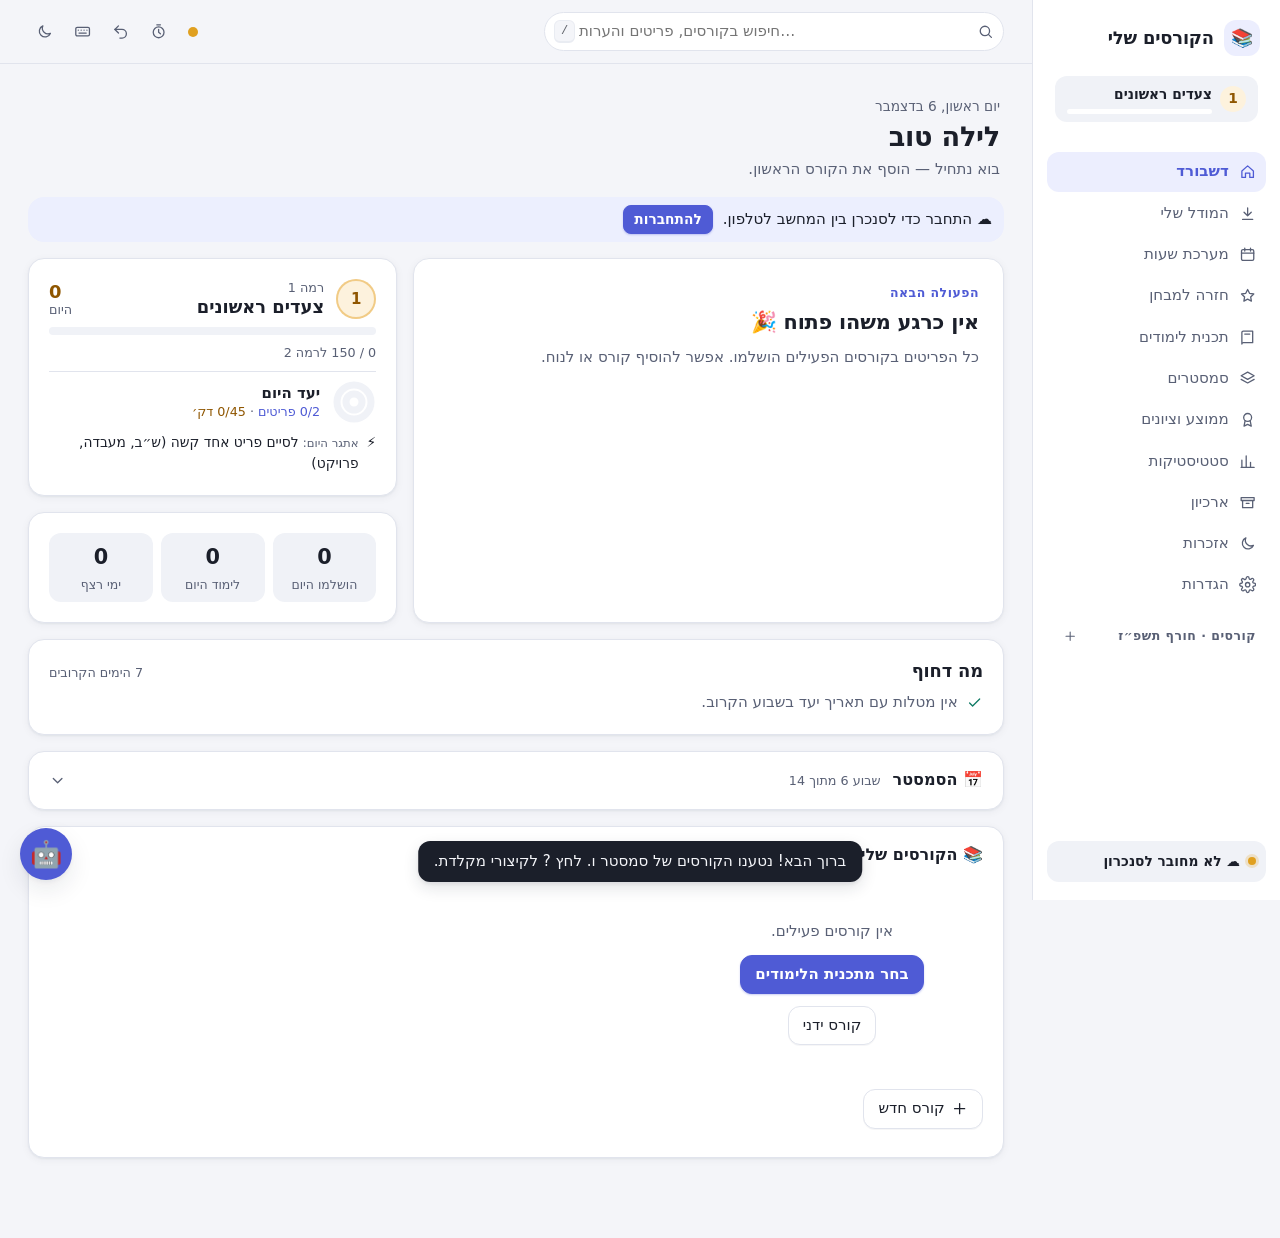
==== index.html @ 56c4d3d0 "Chrome extension (MV3): today, urgent, exams and points in a popup, with a badge - extension/: popup" ====
<!doctype html>
<html lang="he" dir="rtl">
<head>
  <meta charset="utf-8">
  <meta name="viewport" content="width=device-width, initial-scale=1">
  <meta name="color-scheme" content="light dark">
  <title>הקורסים שלי</title>
  <link rel="icon" type="image/png" href="icons/favicon-64.png">
  <!-- installable app on phone / desktop -->
  <link rel="manifest" href="manifest.webmanifest">
  <link rel="apple-touch-icon" href="icons/apple-touch-icon.png">
  <meta name="theme-color" content="#1f3a5f">
  <meta name="apple-mobile-web-app-capable" content="yes">
  <meta name="mobile-web-app-capable" content="yes">
  <meta name="apple-mobile-web-app-title" content="הקורסים שלי">
  <meta name="apple-mobile-web-app-status-bar-style" content="default">
  <!-- apply theme before first paint (avoids a white flash in dark mode) -->
  <script>
    (function () {
      var t = 'auto';
      try { t = localStorage.getItem('ct.theme') || 'auto'; } catch (e) {}
      var dark = t === 'dark' || (t === 'auto' && window.matchMedia('(prefers-color-scheme: dark)').matches);
      document.documentElement.dataset.theme = dark ? 'dark' : 'light';
    })();
  </script>
  <link rel="stylesheet" href="vendor/katex/katex.min.css">
  <link rel="stylesheet" href="styles.css">
</head>
<body>
  <a class="skip-link" href="#main">דלג לתוכן</a>
  <div class="layout">
    <aside id="sidebar" class="sidebar" aria-label="ניווט ראשי"></aside>
    <div class="content">
      <header id="app-header" class="app-header"></header>
      <main id="main" class="main" tabindex="-1"></main>
    </div>
  </div>
  <div id="toasts" class="toasts" aria-live="polite"></div>
  <noscript>המערכת צריכה JavaScript כדי לעבוד.</noscript>

  <!-- Local libraries (no network) -->
  <script src="vendor/katex/katex.min.js"></script>
  <!-- Data & logic (no DOM) -->
  <script src="js/config.js"></script>
  <script src="js/utils.js"></script>
  <script src="js/ical.js"></script>
  <script src="js/moodle.js"></script>
  <script src="js/game.js"></script>
  <script src="js/adhkar.js"></script>
  <script src="js/model.js"></script>
  <script src="catalogs/bundle.js"></script>
  <script src="js/catalog.js"></script>
  <script src="js/store.js"></script>
  <script src="js/backup.js"></script>
  <script src="js/stats.js"></script>
  <script src="js/grades.js"></script>
  <script src="js/gpa.js"></script>
  <script src="js/agent-tools.js"></script>
  <!-- UI -->
  <script src="js/ui.js"></script>
  <script src="js/cloud.js"></script>
  <script src="js/timer.js"></script>
  <script src="js/views/focus.js"></script>
  <script src="js/views/dashboard.js"></script>
  <script src="js/views/xp.js"></script>
  <script src="js/views/adhkar.js"></script>
  <script src="js/views/course.js"></script>
  <script src="js/views/course-grades.js"></script>
  <script src="js/views/course-notebook.js"></script>
  <script src="js/views/schedule.js"></script>
  <script src="js/views/review.js"></script>
  <script src="js/views/stats.js"></script>
  <script src="js/views/archive.js"></script>
  <script src="js/views/semesters.js"></script>
  <script src="js/views/gpa.js"></script>
  <script src="js/views/catalog.js"></script>
  <script src="js/views/moodle.js"></script>
  <script src="js/views/ai.js"></script>
  <script src="js/views/chat.js"></script>
  <script src="js/views/settings.js"></script>
  <script src="js/ext-snapshot.js"></script>
  <script src="js/app.js"></script>
  <script src="js/ext-bridge.js"></script>
</body>
</html>
---- styles.css ----
/* styles.css — "Calm focus": quiet neutrals, one indigo accent, green for done, amber for points. RTL-first.
 * Every color, space, radius, shadow, font size and duration is a token below; dark mode overrides the colors only. */

/* ===== tokens ===== */
:root {
  /* color — surfaces */
  --bg: #f4f5f9;
  --surface: #ffffff;
  --surface-2: #f0f2f7;
  --surface-3: #e7eaf2;
  --border: #e1e4ed;
  --border-strong: #c9cfdc;
  /* color — text */
  --text: #1b1f2a;
  --muted: #596075;
  /* color — roles */
  --accent: #4f5bd5;
  --accent-hover: #4350c4;
  --accent-soft: #eceefe;
  --accent-text: #ffffff;
  --accent-2: #b4446c;
  --gold: #c98512;
  --xp: #e39b1c;
  --xp-text: #8f5600;
  --xp-soft: #fdf2dd;
  --success: #0f7a64;
  --success-soft: #e2f5ef;
  --danger: #c93a51;
  --danger-bg: #fdecef;
  --warn: #9c5d06;
  --warn-bg: #fdf3e1;
  --info-bg: #eceffe;
  --st-todo: #a3a9b8;
  --st-doing: #4f5bd5;
  --st-done: #0f7a64;
  --st-review: #c0641a;
  --flag: #e0a020;

  /* type — system font only */
  --font: system-ui, -apple-system, "Segoe UI", "Arial Hebrew", "Noto Sans Hebrew", Arial, sans-serif;
  --font-head: var(--font);
  --font-mono: ui-monospace, Consolas, "Cascadia Mono", monospace;
  --fs-2xs: .72rem;
  --fs-xs: .78rem;
  --fs-sm: .86rem;
  --fs-md: .94rem;
  --fs-base: 1rem;
  --fs-lg: 1.12rem;
  --fs-xl: 1.3rem;
  --fs-2xl: 1.7rem;
  --fs-3xl: 2.2rem;
  --fs-4xl: 3.2rem;
  --fw-medium: 500;
  --fw-semi: 600;
  --fw-bold: 700;

  /* space (4px grid) */
  --sp-1: 4px;
  --sp-2: 8px;
  --sp-3: 12px;
  --sp-4: 16px;
  --sp-5: 20px;
  --sp-6: 24px;
  --sp-8: 32px;
  --sp-10: 40px;

  /* radius */
  --r-xs: 6px;
  --r-sm: 8px;
  --r-md: 12px;
  --r-lg: 16px;
  --r-xl: 22px;
  --r-pill: 999px;
  --radius: var(--r-lg);
  --radius-sm: var(--r-sm);

  /* depth */
  --shadow-color: 24 30 52;
  --shadow-1: 0 1px 2px rgb(var(--shadow-color) / .05), 0 2px 8px rgb(var(--shadow-color) / .05);
  --shadow-2: 0 2px 4px rgb(var(--shadow-color) / .05), 0 10px 24px rgb(var(--shadow-color) / .09);
  --shadow-3: 0 8px 20px rgb(var(--shadow-color) / .12), 0 24px 56px rgb(var(--shadow-color) / .16);
  --shadow-pop: 0 6px 16px rgb(var(--shadow-color) / .12), 0 2px 4px rgb(var(--shadow-color) / .08);
  --shadow: var(--shadow-1);
  --focus-ring: 0 0 0 3px color-mix(in srgb, var(--accent) 35%, transparent);

  /* motion */
  --dur-fast: 120ms;
  --dur: 200ms;
  --dur-slow: 420ms;
  --ease: cubic-bezier(.2, .7, .2, 1);
  --ease-spring: cubic-bezier(.34, 1.56, .64, 1);

  --c: var(--accent); /* per-course accent, overridden inline */
  color-scheme: light;
}
:root[data-theme="dark"] {
  --bg: #0f1218;
  --surface: #171b24;
  --surface-2: #1f2430;
  --surface-3: #282e3c;
  --border: #2a303f;
  --border-strong: #3b4254;
  --text: #e8eaf2;
  --muted: #9ea5b8;
  --accent: #8d96ff;
  --accent-hover: #a2a9ff;
  --accent-soft: #232848;
  --accent-text: #0f1218;
  --accent-2: #f08aa8;
  --gold: #f2b34b;
  --xp: #f2b34b;
  --xp-text: #f6c46c;
  --xp-soft: #33280f;
  --success: #4fcfa9;
  --success-soft: #133229;
  --danger: #ff7d8f;
  --danger-bg: #3a1d25;
  --warn: #f0b65a;
  --warn-bg: #33270f;
  --info-bg: #1d2240;
  --st-todo: #6f7689;
  --st-doing: #8d96ff;
  --st-done: #4fcfa9;
  --st-review: #f09a5c;
  --flag: #f2b34b;
  --shadow-color: 0 0 0;
  --shadow-1: 0 1px 2px rgb(0 0 0 / .35);
  --shadow-2: 0 2px 4px rgb(0 0 0 / .3), 0 10px 24px rgb(0 0 0 / .3);
  --shadow-3: 0 10px 30px rgb(0 0 0 / .45), 0 30px 70px rgb(0 0 0 / .4);
  --shadow-pop: 0 8px 24px rgb(0 0 0 / .45);
  color-scheme: dark;
}

/* Less motion: the system setting, or "הפחת אנימציות" in settings (data-motion="reduce") */
@media (prefers-reduced-motion: reduce) {
  :root:not([data-motion="full"]) { --dur-fast: 0ms; --dur: 0ms; --dur-slow: 0ms; }
  :root:not([data-motion="full"]) *, :root:not([data-motion="full"]) *::before, :root:not([data-motion="full"]) *::after {
    animation-duration: .001ms !important; animation-iteration-count: 1 !important; transition-duration: .001ms !important; scroll-behavior: auto !important;
  }
}
:root[data-motion="reduce"] { --dur-fast: 0ms; --dur: 0ms; --dur-slow: 0ms; }
:root[data-motion="reduce"] *, :root[data-motion="reduce"] *::before, :root[data-motion="reduce"] *::after {
  animation-duration: .001ms !important; animation-iteration-count: 1 !important; transition-duration: .001ms !important; scroll-behavior: auto !important;
}

/* In dark mode, every course color gets a lighter shade (--cl) so it stays readable on dark backgrounds */
:root[data-theme="dark"] * { --cl: color-mix(in srgb, var(--c) 62%, #ffffff); }

/* ===== base ===== */
* { box-sizing: border-box; }
html { -webkit-text-size-adjust: 100%; }
body {
  margin: 0; background: var(--bg); color: var(--text);
  font-family: var(--font); font-size: 15px; line-height: 1.55;
  -webkit-font-smoothing: antialiased; text-rendering: optimizeLegibility;
}
h1, h2, h3 { margin: 0 0 .5rem; line-height: 1.25; }
h1, h2, .sb-brand, .brand, .hero h1, .cc-title h3, .modal-head h2 { font-family: var(--font-head); font-weight: var(--fw-bold); letter-spacing: -.01em; }
h1 { font-size: var(--fs-2xl); }
h2 { font-size: var(--fs-lg); }
h3 { font-size: var(--fs-base); font-weight: var(--fw-semi); }
p { margin: .4rem 0; }
a { color: var(--accent); }
button, input, select, textarea { font: inherit; color: inherit; }
mark { background: color-mix(in srgb, var(--flag) 45%, transparent); color: inherit; border-radius: 3px; padding: 0 1px; }
kbd {
  font-family: var(--font-mono); font-size: .8em; padding: 1px 6px;
  border: 1px solid var(--border); border-bottom-width: 2px; border-radius: var(--r-xs); background: var(--surface-2); white-space: nowrap;
}
.muted { color: var(--muted); }
.small { font-size: .85em; }
.nowrap { white-space: nowrap; }
.pre { white-space: pre-line; }
[hidden] { display: none !important; }
:focus-visible { outline: 2px solid var(--accent); outline-offset: 2px; border-radius: var(--r-xs); }
::selection { background: color-mix(in srgb, var(--accent) 22%, transparent); }
.skip-link { position: absolute; inset-inline-start: -999px; top: 8px; background: var(--surface); padding: 8px 12px; z-index: 100; }
.skip-link:focus { inset-inline-start: 8px; }
.ic { width: 1.15em; height: 1.15em; fill: none; stroke: currentColor; stroke-width: 1.8; stroke-linecap: round; stroke-linejoin: round; flex: none; vertical-align: -.2em; }
.ic[data-fill] { fill: currentColor; stroke: none; }

/* ===== layout ===== */
.app-header {
  position: sticky; top: 0; z-index: 20; background: color-mix(in srgb, var(--bg) 88%, transparent);
  backdrop-filter: blur(10px); border-bottom: 1px solid var(--border);
}
.header-inner { max-width: 1180px; margin: 0 auto; padding: 10px 20px 6px; display: flex; gap: 14px; align-items: center; }
.brand { font-weight: 700; font-size: var(--fs-base); text-decoration: none; color: var(--text); white-space: nowrap; }
.header-actions { display: flex; gap: 4px; align-items: center; margin-inline-start: auto; }
.nav { max-width: 1180px; margin: 0 auto; padding: 0 14px 6px; display: flex; gap: 2px; overflow-x: auto; scrollbar-width: none; }
.nav::-webkit-scrollbar { display: none; }
.nav a {
  display: flex; gap: 6px; align-items: center; padding: 6px 11px; border-radius: var(--r-pill);
  color: var(--muted); text-decoration: none; white-space: nowrap; font-size: var(--fs-md);
}
.nav a:hover { background: var(--surface-2); color: var(--text); }
.nav a.active { background: var(--accent-soft); color: var(--accent); font-weight: var(--fw-semi); }
.main { max-width: 1180px; margin: 0 auto; padding: var(--sp-5) var(--sp-5) 80px; outline: none; }
/* page transition: each route fades up into place */
.main.route-in > * { animation: page-in var(--dur-slow) var(--ease) both; }
@keyframes page-in { from { opacity: 0; transform: translateY(6px); } }

.card {
  background: var(--surface); border: 1px solid var(--border); border-radius: var(--radius); padding: var(--sp-5); box-shadow: var(--shadow-1);
  transition: box-shadow var(--dur) var(--ease), border-color var(--dur) var(--ease), transform var(--dur) var(--ease);
}
a.card:hover, .card.lift:hover { box-shadow: var(--shadow-2); border-color: var(--border-strong); }
.empty { text-align: center; padding: 36px 16px; color: var(--muted); }
.empty .btn { margin-top: 12px; }

/* ===== buttons & inputs ===== */
.btn {
  display: inline-flex; align-items: center; justify-content: center; gap: 6px; min-height: 36px; padding: 7px 14px; border-radius: var(--r-md);
  border: 1px solid var(--border); background: var(--surface); cursor: pointer; white-space: nowrap; text-decoration: none; color: var(--text);
  font-weight: var(--fw-medium); box-shadow: 0 1px 0 rgb(var(--shadow-color) / .04);
  transition: background var(--dur-fast) var(--ease), border-color var(--dur-fast) var(--ease), transform var(--dur-fast) var(--ease), box-shadow var(--dur-fast) var(--ease);
}
.btn:hover { background: var(--surface-2); border-color: var(--border-strong); }
.btn:active { transform: scale(.97); }
.btn:focus-visible, .icon-btn:focus-visible, .chip:focus-visible { outline: none; box-shadow: var(--focus-ring); }
.btn-primary { background: var(--accent); border-color: var(--accent); color: var(--accent-text); font-weight: var(--fw-semi); box-shadow: 0 1px 2px color-mix(in srgb, var(--accent) 30%, transparent); }
.btn-primary:hover { background: var(--accent-hover); border-color: var(--accent-hover); }
.btn-danger { color: var(--danger); border-color: color-mix(in srgb, var(--danger) 40%, var(--border)); }
.btn-danger:hover { background: var(--danger-bg); }
.btn-ghost { background: transparent; border-color: transparent; color: var(--muted); }
.btn-ghost:hover { color: var(--text); }
.btn-small { min-height: 28px; padding: 3px 10px; font-size: var(--fs-sm); border-radius: var(--r-sm); }
.btn-row { display: flex; gap: 8px; flex-wrap: wrap; margin: 8px 0; }
.icon-btn {
  display: inline-grid; place-items: center; width: 34px; height: 34px; border-radius: var(--r-sm);
  border: 0; background: transparent; color: var(--muted); cursor: pointer; flex: none;
  transition: background var(--dur-fast) var(--ease), color var(--dur-fast) var(--ease);
}
.icon-btn:hover { background: var(--surface-2); color: var(--text); }
.icon-btn:disabled { opacity: .35; cursor: default; }
input[type=text], input[type=search], input[type=number], input[type=date], input[type=time], input:not([type]), select, textarea {
  background: var(--surface); border: 1px solid var(--border); border-radius: var(--radius-sm); padding: 7px 10px; min-width: 0; width: 100%;
  transition: border-color var(--dur-fast) var(--ease), box-shadow var(--dur-fast) var(--ease);
}
input:hover, select:hover, textarea:hover { border-color: var(--border-strong); }
textarea { resize: vertical; line-height: 1.5; }
input:focus, select:focus, textarea:focus { outline: none; box-shadow: var(--focus-ring); border-color: var(--accent); }
input[type=color] { width: 34px; height: 30px; padding: 0; border: 1px solid var(--border); border-radius: var(--r-sm); background: none; cursor: pointer; }
.field { display: flex; flex-direction: column; gap: 4px; font-size: var(--fs-md); }
.field > span { color: var(--muted); font-size: var(--fs-sm); }
.field-inline { display: inline-flex; align-items: center; gap: 6px; color: var(--muted); font-size: var(--fs-sm); white-space: nowrap; }
.field-inline input { width: auto; }
.check-field { display: flex; gap: 8px; align-items: center; margin: 6px 0; cursor: pointer; }
.check-field input { width: 18px; height: 18px; accent-color: var(--accent); }
.form-grid { display: grid; grid-template-columns: 1fr 1fr; gap: 12px; }
.form-grid .span-2 { grid-column: span 2; }
.list { display: flex; flex-direction: column; gap: 6px; }
.list-row { display: grid; grid-template-columns: 1fr 1.4fr auto; gap: 6px; align-items: center; }

/* ===== search ===== */
.search { position: relative; flex: 1; max-width: 460px; display: flex; align-items: center; }
.search > .ic { position: absolute; inset-inline-start: 10px; color: var(--muted); pointer-events: none; }
.search input { padding-inline-start: 34px; padding-inline-end: 30px; border-radius: var(--r-pill); background: var(--surface); }
.search-kbd { position: absolute; inset-inline-end: 10px; pointer-events: none; opacity: .7; }
.search input:focus + .search-kbd { display: none; }
.search-results {
  position: absolute; top: calc(100% + 6px); inset-inline: 0; max-height: 60vh; overflow: auto; z-index: 40;
  background: var(--surface); border: 1px solid var(--border); border-radius: var(--radius); box-shadow: var(--shadow-pop); padding: 6px;
}
.sr { display: flex; gap: 10px; align-items: center; padding: 8px 10px; border-radius: var(--r-sm); text-decoration: none; color: var(--text); }
.sr.sel, .sr:hover { background: var(--surface-2); }
.sr-main { display: flex; flex-direction: column; min-width: 0; flex: 1; }
.sr-title, .sr-sub { overflow: hidden; text-overflow: ellipsis; white-space: nowrap; }
.sr-kind { font-size: var(--fs-xs); color: var(--muted); border: 1px solid var(--border); border-radius: var(--r-pill); padding: 0 8px; }
.sr-empty { padding: 12px; }

/* ===== pills, chips, dots, progress ===== */
.dot { display: inline-block; width: 9px; height: 9px; border-radius: 50%; flex: none; }
.pill {
  display: inline-flex; align-items: center; padding: 2px 10px; border-radius: var(--r-pill); font-size: var(--fs-sm); white-space: nowrap;
  border: 1px solid transparent; background: var(--surface-2); color: var(--muted); cursor: default;
}
button.pill { cursor: pointer; }
.pill-muted { font-size: var(--fs-2xs); vertical-align: middle; font-weight: 500; }
.pill.st-todo { color: var(--muted); }
.pill.st-doing { color: var(--st-doing); background: color-mix(in srgb, var(--st-doing) 13%, transparent); }
.pill.st-done { color: var(--st-done); background: color-mix(in srgb, var(--st-done) 13%, transparent); }
.pill.st-review { color: var(--st-review); background: color-mix(in srgb, var(--st-review) 15%, transparent); }
.chips { display: flex; gap: 6px; flex-wrap: wrap; align-items: center; }
.chip { border: 1px solid var(--border); background: var(--surface); padding: 4px 12px; border-radius: var(--r-pill); cursor: pointer; font-size: var(--fs-sm); transition: background var(--dur-fast) var(--ease), border-color var(--dur-fast) var(--ease); }
.chip:hover { border-color: var(--border-strong); }
.chip.active { background: var(--accent-soft); color: var(--accent); border-color: color-mix(in srgb, var(--accent) 40%, transparent); font-weight: var(--fw-semi); }
.chip-select { width: auto; border-radius: var(--r-pill); padding: 4px 10px; font-size: var(--fs-sm); }
.tag { font-size: var(--fs-xs); padding: 0 7px; border-radius: var(--r-pill); background: color-mix(in srgb, var(--cl, var(--c)) 12%, var(--surface-2)); color: var(--text); white-space: nowrap; }
.progress { flex: 1; height: 9px; background: var(--surface-2); border-radius: var(--r-pill); overflow: hidden; min-width: 60px; }
.progress-sm { height: 6px; }
.progress-fill { height: 100%; background: var(--cl, var(--c)); border-radius: inherit; transition: width var(--dur-slow) var(--ease); transform-origin: right; animation: bar-grow 700ms var(--ease) both; }
[dir=ltr] .progress-fill { transform-origin: left; }
@keyframes bar-grow { from { transform: scaleX(0); } }

/* ===== banners ===== */
.banner { display: flex; gap: 10px; align-items: center; flex-wrap: wrap; padding: 10px 14px; border-radius: var(--radius); margin-bottom: 14px; }
.banner-warn { background: var(--warn-bg); color: var(--text); border: 1px solid color-mix(in srgb, var(--warn) 30%, transparent); }
.banner-info { background: var(--info-bg); }
.banner-actions { display: inline-flex; gap: 6px; margin-inline-start: auto; }

/* ===== dashboard ===== */
.dash-top { display: grid; grid-template-columns: 1.35fr 1fr; gap: 16px; align-items: start; }
.dash-side { display: flex; flex-direction: column; gap: 16px; }
.dash-top.solo { grid-template-columns: 1fr; }
.dash-top.solo .dash-side { display: none; }
.urgent-list, .countdown { list-style: none; margin: 0; padding: 0; display: flex; flex-direction: column; gap: 2px; }
.urgent-list li { display: flex; gap: 10px; align-items: center; padding: 8px 10px; border-radius: var(--r-md); border-inline-start: 3px solid var(--cl, var(--c)); transition: background var(--dur-fast) var(--ease); }
.urgent-list li + li { margin-top: 2px; }
.urgent-list li:hover { background: var(--surface-2); }
.urgent-list .u-title { flex: 1; display: flex; flex-direction: column; text-decoration: none; color: var(--text); min-width: 0; }
.urgent-list .u-when { font-size: var(--fs-sm); color: var(--muted); white-space: nowrap; }
.urgent-list li.soon .u-when { color: var(--warn); font-weight: 600; }
.urgent-list li.overdue { background: color-mix(in srgb, var(--danger-bg) 55%, transparent); }
.urgent-list li.overdue .u-when { color: var(--danger); font-weight: 700; }
.countdown li { display: flex; gap: 12px; align-items: center; padding: 6px 0; }
.cd-num {
  min-width: 56px; display: flex; flex-direction: column; align-items: center; line-height: 1.1; font-size: var(--fs-xl); font-weight: 700; color: var(--cl, var(--c));
  background: color-mix(in srgb, var(--cl, var(--c)) 12%, transparent); border-radius: var(--r-md); padding: 6px;
}
.cd-num small { font-size: var(--fs-2xs); font-weight: 600; opacity: .85; }
.cd-text { display: flex; flex-direction: column; min-width: 0; }
.cd-text a { color: var(--text); font-weight: 600; text-decoration: none; }
.cd-text a:hover { text-decoration: underline; }
.mini-stats { display: grid; grid-template-columns: repeat(3, 1fr); gap: 8px; text-align: center; }
.mini-stats b { display: block; font-size: var(--fs-xl); }
.mini-stats span { font-size: var(--fs-sm); color: var(--muted); }
.section-head { display: flex; align-items: center; justify-content: space-between; gap: 10px; margin: 28px 0 12px; flex-wrap: wrap; }
.section-head h2 { margin: 0; font-size: var(--fs-xl); }
.toolbar-actions { display: flex; gap: 8px; flex-wrap: wrap; }
.course-grid { display: grid; grid-template-columns: repeat(auto-fill, minmax(250px, 1fr)); gap: 14px; }
.course-card {
  position: relative; overflow: hidden; display: flex; flex-direction: column; gap: 12px; text-decoration: none; color: var(--text);
  background: linear-gradient(165deg, color-mix(in srgb, var(--cl, var(--c)) 7%, var(--surface)) 0%, var(--surface) 50%);
  transition: transform var(--dur) var(--ease), box-shadow var(--dur) var(--ease), border-color var(--dur) var(--ease);
}
.course-card::before { content: ""; position: absolute; inset-inline: 0; top: 0; height: 3px; background: var(--cl, var(--c)); }
.course-card:hover { transform: translateY(-2px); box-shadow: var(--shadow-2); border-color: color-mix(in srgb, var(--cl, var(--c)) 35%, var(--border)); }
.cc-top { display: flex; justify-content: space-between; gap: 12px; align-items: center; }
.cc-title { display: flex; flex-direction: column; gap: 2px; min-width: 0; }
.cc-title h3 { margin: 0; font-size: var(--fs-base); line-height: 1.3; }
.cc-meta { display: flex; gap: 6px; flex-wrap: wrap; }
.cc-chip { font-size: var(--fs-xs); padding: 2px 10px; border-radius: var(--r-pill); background: var(--surface-2); color: var(--muted); }
.cc-chip.warn { background: var(--warn-bg); color: var(--warn); font-weight: 600; }
.cc-next { font-size: var(--fs-sm); border-top: 1px solid var(--border); padding-top: 10px; overflow: hidden; text-overflow: ellipsis; white-space: nowrap; margin-top: auto; }
.cc-next.overdue { color: var(--danger); }

/* ===== course page ===== */
.course-head {
  position: relative; overflow: hidden; margin-bottom: 14px; padding: 22px 24px; border-radius: var(--r-xl);
  background:
    radial-gradient(110% 150% at 100% 0%, color-mix(in srgb, var(--cl, var(--c)) 20%, transparent) 0%, transparent 60%),
    var(--surface);
}
.course-head::before { content: ""; position: absolute; inset-inline: 0; top: 0; height: 5px; background: var(--cl, var(--c)); }
.course-head-top { display: flex; gap: 18px; align-items: center; }
.course-title { flex: 1; min-width: 0; }
.course-progress { display: grid; grid-template-columns: repeat(auto-fill, minmax(190px, 1fr)); gap: 8px 20px; margin-top: 16px; }
.cp-item { display: grid; grid-template-columns: auto 1fr auto; align-items: center; gap: 8px; font-size: var(--fs-sm); }
.cp-name { color: var(--muted); max-width: 110px; overflow: hidden; text-overflow: ellipsis; white-space: nowrap; }
.cp-num { font-variant-numeric: tabular-nums; color: var(--muted); }
.course-head h1 { margin: 0 0 2px; }
.meta { color: var(--muted); font-size: var(--fs-md); }
.head-actions { display: flex; gap: 6px; }
.desc { color: var(--muted); }
.links { display: flex; gap: 6px; flex-wrap: wrap; margin: 10px 0 4px; }
.chip-link { display: inline-flex; gap: 6px; align-items: center; padding: 4px 11px; border-radius: var(--r-pill); background: var(--surface-2); text-decoration: none; color: var(--text); font-size: var(--fs-sm); }
.chip-link:hover { background: color-mix(in srgb, var(--cl, var(--c)) 14%, var(--surface-2)); }
.exams { display: flex; gap: 6px; flex-wrap: wrap; margin-top: 10px; }
.exam-chip { font-size: var(--fs-sm); padding: 3px 11px; border-radius: var(--r-pill); background: var(--surface-2); }
.exam-chip.near { background: var(--warn-bg); color: var(--warn); }
.exam-chip.past { opacity: .55; text-decoration: line-through; }
.tabs { display: flex; gap: 4px; margin: 0 0 14px; border-bottom: 1px solid var(--border); }
.tab { border: 0; background: none; padding: 8px 14px; cursor: pointer; color: var(--muted); border-bottom: 2px solid transparent; margin-bottom: -1px; }
.tab.active { color: var(--text); border-bottom-color: var(--cl, var(--c)); font-weight: 600; }
.toolbar { display: flex; justify-content: space-between; gap: 10px; flex-wrap: wrap; align-items: center; margin-bottom: 12px; }
.cats { display: flex; flex-direction: column; gap: 14px; }
.cat { padding: 14px 10px 10px; }
.cat.dragging { opacity: .85; box-shadow: var(--shadow-3); }
.cat-head { display: flex; align-items: center; gap: 10px; padding: 0 6px 8px; }
.cat-name { margin: 0; font-size: var(--fs-base); cursor: text; }
.cat-bar { flex: 1; max-width: 220px; display: flex; }
.pct { font-size: var(--fs-sm); font-weight: 600; color: var(--cl, var(--c)); min-width: 38px; }
.cat-count { font-size: var(--fs-sm); }
.rows-empty { padding: 6px 12px; font-size: var(--fs-md); }

/* item rows */
.row { border-radius: var(--r-md); outline: none; }
.row:focus-visible, .row:focus-within { background: color-mix(in srgb, var(--cl, var(--c)) 6%, var(--surface)); }
.row:focus-visible { box-shadow: inset 0 0 0 2px color-mix(in srgb, var(--accent) 70%, transparent); }
.row + .row { border-top: 1px solid color-mix(in srgb, var(--border) 60%, transparent); }
.row-main { display: flex; align-items: center; gap: 8px; padding: 5px 6px; min-height: 42px; }
.row-title { flex: 1; min-width: 0; display: flex; flex-wrap: wrap; gap: 4px 8px; align-items: center; }
.title-text { cursor: text; overflow-wrap: anywhere; }
.title-input { flex: 1; padding: 3px 8px; }
.row.st-done .title-text { color: var(--muted); text-decoration: line-through; text-decoration-color: color-mix(in srgb, var(--muted) 60%, transparent); }
.row-link { color: var(--muted); display: inline-flex; }
.row-link:hover { color: var(--accent); }
.note-snippet {
  flex-basis: 100%; display: flex; gap: 5px; align-items: center; font-size: var(--fs-sm); color: var(--muted);
  overflow: hidden; white-space: nowrap; text-overflow: ellipsis; cursor: pointer;
}
.note-snippet .ic { width: .95em; height: .95em; }
.row-tools { display: flex; align-items: center; gap: 2px; }
.row-tools .icon-btn { width: 30px; height: 30px; }
.note-btn, .flag-btn { opacity: .38; }
.row:hover .note-btn, .row:hover .flag-btn, .row:focus-within .note-btn, .row:focus-within .flag-btn { opacity: .8; }
.note-btn.has-note { opacity: 1; color: var(--accent); }
.flag-btn.on { opacity: 1; color: var(--flag); }
.flag-btn.on .ic { fill: var(--flag); }
.due-btn {
  border: 0; background: transparent; color: var(--muted); font-size: var(--fs-sm); padding: 3px 8px; border-radius: var(--r-sm); cursor: pointer;
  min-width: 46px; display: inline-flex; justify-content: center; align-items: center;
}
.due-btn:hover { background: var(--surface-2); }
.due-btn.empty { opacity: .35; }
.row:hover .due-btn.empty { opacity: .8; }
.due-btn.soon { color: var(--warn); font-weight: 600; }
.due-btn.overdue { color: var(--danger); background: var(--danger-bg); font-weight: 700; }
.row-tools .pill { min-width: 84px; justify-content: center; }
.drag-handle { border: 0; background: none; color: var(--muted); cursor: grab; padding: 4px 0; opacity: .3; touch-action: none; display: inline-flex; }
.row:hover .drag-handle, .cat-head:hover .drag-handle { opacity: .8; }
.row.dragging { background: var(--surface); box-shadow: var(--shadow-3); position: relative; z-index: 5; }
body.is-dragging { cursor: grabbing; user-select: none; }

/* checkbox with V animation */
.check {
  width: 24px; height: 24px; border-radius: var(--r-xs); border: 2px solid var(--st-todo); background: transparent;
  display: inline-grid; place-items: center; cursor: pointer; padding: 0; flex: none; color: transparent; transition: background var(--dur-fast), border-color var(--dur-fast);
}
.check:hover { border-color: var(--st-done); }
.check .ic { width: 16px; height: 16px; stroke-width: 3; }
.check[aria-checked=true], .row.st-done .check { background: var(--st-done); border-color: var(--st-done); color: #fff; }
.row.st-review .check { border-color: var(--st-review); }
.row.st-doing .check { border-color: var(--st-doing); }
.check-sm { width: 20px; height: 20px; border-radius: var(--r-xs); }
.check-sm .ic { width: 13px; height: 13px; }
.check-path { stroke-dasharray: 22; stroke-dashoffset: 0; }
.row.just-checked .check, .check.just-checked { animation: pop 420ms var(--ease-spring); }
.check { position: relative; }
.row.just-checked .check::after, .check.just-checked::after { content: ""; position: absolute; inset: -2px; border-radius: inherit; box-shadow: 0 0 0 0 color-mix(in srgb, var(--st-done) 55%, transparent); animation: ripple 600ms var(--ease) forwards; }
@keyframes ripple { to { box-shadow: 0 0 0 10px transparent; } }
.row.just-checked .check-path, .check.just-checked .check-path { animation: draw 380ms var(--ease) forwards; stroke-dashoffset: 22; }
@keyframes draw { to { stroke-dashoffset: 0; } }
@keyframes pop { 0% { transform: scale(.75); } 60% { transform: scale(1.12); } 100% { transform: scale(1); } }
.row.flash { animation: flash 1.6s ease; }
@keyframes flash { 0%, 40% { background: color-mix(in srgb, var(--flag) 30%, transparent); } 100% { background: transparent; } }

/* notes */
.note-area { padding: 2px 40px 10px 8px; display: flex; flex-direction: column; gap: 6px; }
.note-input { min-height: 60px; background: var(--surface-2); border-color: transparent; }
.note-preview { padding: 8px 12px; border-inline-start: 3px solid var(--cl, var(--c)); background: var(--surface-2); border-radius: var(--r-sm); overflow-x: auto; }
.note-print { display: none; }
.math-block { display: block; overflow-x: auto; padding: 4px 0; }
.quick-add { padding: 6px 6px 0; }
.quick-add input { background: transparent; border-style: dashed; }
.quick-add input:focus { background: var(--surface); border-style: solid; }

/* template / list editors */
.tpl-head, .tpl-row { display: grid; grid-template-columns: 1.4fr .6fr 1.4fr 36px; gap: 6px; align-items: center; }
.tpl-head { font-size: var(--fs-sm); margin: 6px 0 2px; }
.tpl-rows { display: flex; flex-direction: column; gap: 6px; margin-bottom: 6px; }
.swatches { display: flex; gap: 6px; flex-wrap: wrap; align-items: center; }
.swatch { width: 26px; height: 26px; border-radius: 50%; border: 2px solid transparent; cursor: pointer; padding: 0; }
.swatch.on { border-color: var(--text); box-shadow: 0 0 0 2px var(--surface) inset; }

/* settings */
.settings { display: flex; flex-direction: column; gap: 16px; max-width: 860px; }
.settings h3 { margin-top: 16px; }
.sem-list { display: flex; flex-direction: column; gap: 8px; margin: 8px 0; }
.sem-row { display: flex; gap: 8px; align-items: center; flex-wrap: wrap; }
.sem-row > input[name=name] { flex: 1; min-width: 180px; }
.radio input { width: 18px; height: 18px; accent-color: var(--accent); }
.kbd-table { border-collapse: collapse; width: 100%; }
.kbd-table td { padding: 6px 4px; border-bottom: 1px solid var(--border); }
.kbd-table td:first-child { white-space: nowrap; width: 1%; padding-inline-end: 16px; }

/* ===== grades ===== */
.grades { display: grid; grid-template-columns: 1.5fr 1fr; gap: 14px; align-items: start; }
.grade-table { display: flex; flex-direction: column; gap: 6px; margin: 10px 0; }
.gt-row { display: grid; grid-template-columns: 1.6fr .8fr .8fr .6fr .7fr .5fr 34px; gap: 6px; align-items: center; }
.gt-head { font-size: var(--fs-xs); }
.gt-check { display: grid; place-items: center; }
.gt-cell { display: flex; flex-direction: column; }
.gt-lbl { display: none; font-size: var(--fs-2xs); color: var(--muted); }
.gt-check input { width: 18px; height: 18px; accent-color: var(--cl, var(--c)); }
.grade-stats { display: grid; grid-template-columns: 1fr 1fr; gap: 10px; margin-bottom: 12px; }
.grade-stats div { display: flex; flex-direction: column; background: var(--surface-2); border-radius: var(--r-md); padding: 8px 12px; }
.grade-stats b { font-size: var(--fs-xl); }
.grade-stats small { font-weight: 400; color: var(--muted); font-size: var(--fs-sm); }
.target-field { max-width: 160px; margin-bottom: 12px; }
.big-result { display: flex; flex-direction: column; align-items: center; text-align: center; gap: 2px; padding: 14px; border-radius: var(--r-md); background: color-mix(in srgb, var(--cl, var(--c)) 10%, var(--surface)); border: 1px solid color-mix(in srgb, var(--cl, var(--c)) 30%, transparent); }
.big-result b { font-size: var(--fs-3xl); color: var(--cl, var(--c)); line-height: 1.1; }
.big-result.good b { color: var(--st-done); }
.big-result.bad b { color: var(--danger); }
.warn-line { color: var(--warn); background: var(--warn-bg); padding: 6px 10px; border-radius: var(--r-sm); }

/* ===== notebook ===== */
.nb-list { display: grid; grid-template-columns: repeat(auto-fill, minmax(300px, 1fr)); gap: 12px; }
.nb-card { display: flex; flex-direction: column; gap: 8px; padding: 12px 14px; border-inline-start: 3px solid var(--cl, var(--c)); }
.nb-card.dragging { box-shadow: var(--shadow-3); }
.nb-head { display: flex; align-items: center; gap: 6px; }
.nb-head h3 { flex: 1; margin: 0; }
.nb-head input { flex: 1; font-weight: 600; }
.nb-body { overflow-x: auto; }
.nb-card .drag-handle { opacity: .35; }

/* ===== review ===== */
.review .rv-course { margin-bottom: 14px; border-top: 4px solid var(--cl, var(--c)); }
.rv-course h2 a { color: var(--text); text-decoration: none; }
.rv-course h3 { font-size: var(--fs-md); margin: 14px 0 4px; }
.rv-list { list-style: none; margin: 0; padding: 0; }
.rv-list li { padding: 8px 4px; border-bottom: 1px solid var(--border); }
.rv-head { display: flex; gap: 10px; align-items: center; flex-wrap: wrap; }
.rv-title { font-weight: 600; flex: 1; }
.rv-actions { display: flex; gap: 4px; }
.rv-note { margin: 6px 0 2px; padding: 6px 12px; background: var(--surface-2); border-radius: var(--r-sm); border-inline-start: 3px solid var(--cl, var(--c)); overflow-x: auto; }
.rv-nb { display: grid; grid-template-columns: repeat(auto-fill, minmax(260px, 1fr)); gap: 8px; }
.rv-nb-item { background: var(--surface-2); padding: 8px 12px; border-radius: var(--r-sm); overflow-x: auto; }
.print-only { display: none; }

/* ===== schedule ===== */
.now-next .nn-row { display: flex; gap: 10px; align-items: baseline; padding: 4px 0; }
.nn-label { font-size: var(--fs-xs); font-weight: 700; color: var(--cl, var(--c)); background: color-mix(in srgb, var(--cl, var(--c)) 14%, transparent); padding: 1px 8px; border-radius: var(--r-pill); white-space: nowrap; }
.now-next a { color: var(--text); font-weight: 600; }
.sched-grid { padding: 10px; overflow-x: auto; }
.sg-head, .sg-body { display: grid; grid-template-columns: 52px repeat(var(--cols), minmax(110px, 1fr)); }
.sg-head span { text-align: center; font-weight: 600; padding: 4px 0 8px; color: var(--muted); }
.sg-head span.today { color: var(--accent); }
.sg-body { position: relative; }
.sg-hours { position: relative; }
.sg-hours span { position: absolute; inset-inline-start: 4px; font-size: var(--fs-xs); color: var(--muted); transform: translateY(-50%); }
.sg-day { position: relative; border-inline-start: 1px solid var(--border); }
.sg-day.today { background: color-mix(in srgb, var(--accent) 5%, transparent); }
.sg-day i { position: absolute; inset-inline: 0; border-top: 1px dashed color-mix(in srgb, var(--border) 80%, transparent); }
.slot {
  position: absolute; inset-inline: 3px; border: 0; border-radius: var(--r-sm); padding: 4px 7px; text-align: start; cursor: pointer; overflow: hidden;
  background: color-mix(in srgb, var(--cl, var(--c)) 18%, var(--surface)); border-inline-start: 4px solid var(--cl, var(--c));
  display: flex; flex-direction: column; font-size: var(--fs-xs); line-height: 1.3; color: var(--text);
}
.slot b { font-size: var(--fs-sm); }
.slot em { font-style: normal; font-weight: 700; color: var(--cl, var(--c)); }
.slot.now { box-shadow: 0 0 0 2px var(--cl, var(--c)); }
.slot.next { box-shadow: 0 0 0 1px var(--cl, var(--c)) inset; }
.now-line { position: absolute; inset-inline: 0; height: 2px; background: var(--danger); z-index: 2; }
.now-line::before { content: ""; position: absolute; inset-inline-start: -4px; top: -3px; width: 8px; height: 8px; border-radius: 50%; background: var(--danger); }
.sched-list { display: none; }
.slot-row { display: flex; gap: 10px; align-items: baseline; flex-wrap: wrap; width: 100%; text-align: start; padding: 8px 10px; margin: 4px 0; border: 0; border-inline-start: 4px solid var(--cl, var(--c)); border-radius: var(--r-sm); background: color-mix(in srgb, var(--cl, var(--c)) 10%, var(--surface)); cursor: pointer; }
.slot-row.now { box-shadow: 0 0 0 2px var(--cl, var(--c)); }
.sched-list .card.today h3 { color: var(--accent); }

/* ===== timer ===== */
.timer-chip {
  display: inline-flex; gap: 6px; align-items: center; border: 1px solid color-mix(in srgb, var(--cl, var(--c)) 40%, var(--border));
  background: color-mix(in srgb, var(--cl, var(--c)) 10%, var(--surface)); border-radius: var(--r-pill); padding: 4px 12px; cursor: pointer; font-variant-numeric: tabular-nums; font-weight: 600;
}
.timer-chip.running { animation: breathe 3s ease-in-out infinite; }
@keyframes breathe { 50% { background: color-mix(in srgb, var(--cl, var(--c)) 20%, var(--surface)); } }
.timer-big { font-size: var(--fs-4xl); font-weight: 700; text-align: center; font-variant-numeric: tabular-nums; margin: 14px 0 0; }
.timer-phase { text-align: center; margin-bottom: 12px; }
.timer-btns { display: flex; gap: 8px; justify-content: center; margin-bottom: 14px; }
.manual { margin-top: 10px; }
.manual summary { cursor: pointer; color: var(--muted); }
.manual-row { display: flex; gap: 6px; margin-top: 8px; }
.manual-row input[type=number] { max-width: 90px; }
.log-list { list-style: none; padding: 0; margin: 0; }
.log-list li { display: flex; align-items: center; gap: 6px; }
.log-list .icon-btn { margin-inline-start: auto; }

/* ===== stats ===== */
.stats-page { display: flex; flex-direction: column; gap: 14px; }
.stat-cards { display: grid; grid-template-columns: repeat(4, 1fr); gap: 12px; }
.stat { display: flex; flex-direction: column; gap: 2px; }
.stat b { font-size: var(--fs-2xl); }
.stat span { color: var(--muted); font-size: var(--fs-sm); }
.pace-table { display: flex; flex-direction: column; gap: 4px; margin-top: 10px; }
.pace-row { display: grid; grid-template-columns: 1.4fr 2fr 70px 60px; gap: 12px; align-items: center; padding: 6px 4px; }
.pace-row a { color: var(--text); text-decoration: none; overflow: hidden; text-overflow: ellipsis; white-space: nowrap; }
.pace-head { font-size: var(--fs-sm); }
.pace-bar { position: relative; display: flex; }
.pace-mark { position: absolute; top: -4px; bottom: -4px; width: 2px; background: var(--text); opacity: .55; border-radius: 2px; }
.pace-row .bad { color: var(--danger); font-weight: 700; }
.pace-row .meh { color: var(--warn); font-weight: 600; }
.pace-row .good { color: var(--st-done); }
.chart { width: 100%; height: auto; max-height: 260px; }
.chart .grid { stroke: var(--border); stroke-dasharray: 3 3; }
.chart .axis { fill: var(--muted); font-size: 11px; font-family: var(--font); }
.chart .axis.today { fill: var(--accent); font-weight: 700; }
.legend { list-style: none; padding: 0; margin: 8px 0 0; display: flex; gap: 6px 18px; flex-wrap: wrap; font-size: var(--fs-sm); }

/* ===== archive ===== */
.archive { display: flex; flex-direction: column; gap: 14px; }
.arch-list { list-style: none; padding: 0; margin: 0; }
.arch-list li { display: flex; gap: 10px; align-items: center; padding: 8px 4px; border-bottom: 1px solid var(--border); flex-wrap: wrap; }
.arch-list a { color: var(--text); font-weight: 600; }
.arch-actions { margin-inline-start: auto; display: flex; gap: 4px; align-items: center; }

/* ===== app layout: sidebar (desktop) ===== */
.layout { display: flex; min-height: 100vh; }
.content { flex: 1; min-width: 0; }
.sidebar {
  position: sticky; top: 0; height: 100vh; width: 248px; flex: none; overflow-y: auto;
  display: flex; flex-direction: column; gap: 18px; padding: 18px 14px;
  background: var(--surface); border-inline-end: 1px solid var(--border);
}
.sb-brand { display: flex; align-items: center; gap: 10px; font-weight: 800; font-size: var(--fs-lg); color: var(--text); text-decoration: none; padding: 2px 6px; }
.sb-logo {
  display: grid; place-items: center; width: 36px; height: 36px; border-radius: var(--r-md); font-size: var(--fs-lg);
  background: var(--accent-soft); color: var(--accent);
}
.sb-nav { display: flex; flex-direction: column; gap: 2px; }
.sb-nav a, .sb-course {
  display: flex; align-items: center; gap: 10px; padding: 8px 10px; border-radius: var(--r-md);
  color: var(--muted); text-decoration: none; font-size: var(--fs-md);
}
.sb-nav a:hover, .sb-course:hover { background: var(--surface-2); color: var(--text); }
.sb-nav a, .sb-course { transition: background var(--dur-fast) var(--ease), color var(--dur-fast) var(--ease); }
.sb-nav a.active { background: var(--accent-soft); color: var(--accent); font-weight: var(--fw-semi); }
.sidebar > * { flex-shrink: 0; } /* never squeeze a block: the sidebar scrolls instead, so courses never draw over the sync box */
.sb-section { display: flex; flex-direction: column; gap: 4px; }
.sb-title { display: flex; align-items: center; justify-content: space-between; padding: 0 10px; font-size: var(--fs-xs); font-weight: 700; letter-spacing: .04em; color: var(--muted); }
.sb-add { width: 26px; height: 26px; }
.sb-courses { display: flex; flex-direction: column; gap: 1px; }
.sb-course { padding: 6px 10px; font-size: var(--fs-sm); }
.sb-course .dot { background: var(--cl, var(--c)); width: 8px; height: 8px; }
.sb-name { flex: 1; min-width: 0; overflow: hidden; text-overflow: ellipsis; white-space: nowrap; }
.sb-pct { font-size: var(--fs-xs); font-variant-numeric: tabular-nums; color: var(--muted); }
.sb-course.active { background: color-mix(in srgb, var(--cl, var(--c)) 13%, transparent); color: var(--text); font-weight: 600; }
.sb-course.active .sb-pct { color: var(--cl, var(--c)); }
.sb-foot {
  margin-top: auto; display: flex; align-items: center; gap: 8px; font-size: var(--fs-sm); color: var(--muted);
  padding: 10px; border-radius: var(--r-md); background: var(--surface-2); text-decoration: none;
}
.sb-dot { width: 8px; height: 8px; border-radius: 50%; flex: none; }
.sb-dot.ok { background: var(--st-done); box-shadow: 0 0 0 3px color-mix(in srgb, var(--st-done) 20%, transparent); }
.sb-dot.warn { background: var(--flag); box-shadow: 0 0 0 3px color-mix(in srgb, var(--flag) 22%, transparent); }
.sb-dot.bad { background: var(--danger); box-shadow: 0 0 0 3px color-mix(in srgb, var(--danger) 22%, transparent); }
.sb-dot.busy { background: var(--accent); animation: pulse 1s ease-in-out infinite; }
@keyframes pulse { 50% { opacity: .35; } }
.sb-sync { display: flex; flex-direction: column; min-width: 0; }
.sb-sync b { font-weight: 600; color: var(--text); }
.sb-sync span { overflow: hidden; text-overflow: ellipsis; white-space: nowrap; font-size: var(--fs-xs); }
/* small sync indicator in the top bar */
.sync-dot { display: inline-block; width: 10px; height: 10px; border-radius: 50%; margin: 0 8px; background: var(--flag); flex: none; }
.sync-dot.ok { background: var(--st-done); }
.sync-dot.bad { background: var(--danger); }
.sync-dot.busy { background: var(--accent); animation: pulse 1s ease-in-out infinite; }
.sync-state { display: flex; align-items: center; gap: 2px; }
.login-form { display: flex; flex-direction: column; gap: 10px; max-width: 380px; }
.choice-grid { display: grid; grid-template-columns: 1fr 1fr; gap: 10px; margin: 12px 0; }
.choice { display: flex; flex-direction: column; gap: 2px; padding: 12px; border: 1px solid var(--border); border-radius: var(--r-md); background: var(--surface-2); }
@media (min-width: 1000px) {
  .app-header .brand, .app-header .nav { display: none; }
  .header-inner { padding: 12px 28px; }
  .main { padding: 24px 28px 80px; }
}
@media (max-width: 999px) { .sidebar { display: none; } }

/* ===== hero (dashboard top) ===== */
.hero {
  position: relative; overflow: hidden; border-radius: var(--r-xl); padding: 24px 26px; margin-bottom: 18px;
  background:
    radial-gradient(120% 140% at 100% 0%, color-mix(in srgb, var(--accent) 16%, transparent) 0%, transparent 55%),
    radial-gradient(90% 120% at 0% 100%, color-mix(in srgb, var(--gold) 18%, transparent) 0%, transparent 60%),
    var(--surface);
  border: 1px solid var(--border); box-shadow: var(--shadow);
}
.hero-main { display: flex; justify-content: space-between; align-items: flex-end; gap: 24px; flex-wrap: wrap; }
.hero-date { margin: 0; color: var(--muted); font-size: var(--fs-md); }
.hero h1 { font-size: var(--fs-2xl); margin: 2px 0 4px; letter-spacing: -.01em; }
.hero-sub { margin: 0; color: var(--muted); max-width: 52ch; }
.hero-sem {
  min-width: 260px; flex: 0 1 340px; display: flex; flex-direction: column; gap: 8px; padding: 14px 16px; border-radius: var(--r-lg);
  background: color-mix(in srgb, var(--surface) 70%, transparent); border: 1px solid var(--border); --c: var(--accent);
}
.hero-sem-top { display: flex; justify-content: space-between; gap: 10px; font-size: var(--fs-sm); color: var(--muted); }
.hero-sem-top b { color: var(--text); }
.hero-sem-line { font-size: var(--fs-sm); color: var(--muted); }
.hero-sem .progress { flex: none; height: 8px; }
.hero-tiles { display: grid; grid-template-columns: repeat(4, 1fr); gap: 12px; margin-top: 20px; }
.tile {
  display: grid; grid-template-columns: auto 1fr; grid-template-rows: auto auto; column-gap: 12px; align-items: center;
  padding: 12px 14px; border-radius: var(--r-lg); background: color-mix(in srgb, var(--surface) 75%, transparent); border: 1px solid var(--border);
}
.tile-ic { grid-row: span 2; display: grid; place-items: center; width: 40px; height: 40px; border-radius: var(--r-md); background: var(--surface-2); font-size: var(--fs-lg); }
.tile b { font-size: var(--fs-xl); line-height: 1.15; font-variant-numeric: tabular-nums; }
.tile span:last-child { font-size: var(--fs-sm); color: var(--muted); }

/* ===== points (XP) ===== */
.num-ltr, .xp-p, .xp-today b, .xp-day span, .xp-pop b, .xp-page .stat b { direction: ltr; unicode-bidi: isolate; } /* keep the sign in front: +20, −20 */
.xp-bar { height: 8px; border-radius: var(--r-pill); background: var(--surface-2); overflow: hidden; }
.xp-fill { height: 100%; border-radius: inherit; background: linear-gradient(90deg, var(--xp), color-mix(in srgb, var(--xp) 70%, var(--accent))); transform-origin: right; animation: bar-grow var(--dur-slow) var(--ease) both; }
.xp-lvl {
  display: grid; place-items: center; flex: none; width: 40px; height: 40px; border-radius: 50%;
  font-weight: var(--fw-bold); font-variant-numeric: tabular-nums; color: var(--xp-text);
  background: var(--xp-soft); box-shadow: inset 0 0 0 2px color-mix(in srgb, var(--xp) 45%, transparent);
}
.xp-lvl-lg { width: 64px; height: 64px; font-size: var(--fs-2xl); }
.xp-card { display: flex; flex-direction: column; gap: var(--sp-2); color: inherit; text-decoration: none; }
.xp-top { display: flex; align-items: center; gap: var(--sp-3); }
.xp-name { display: flex; flex-direction: column; flex: 1; min-width: 0; line-height: 1.25; }
.xp-name b { font-size: var(--fs-lg); }
.xp-today { display: flex; flex-direction: column; align-items: flex-end; line-height: 1.2; }
.xp-today b { color: var(--xp-text); font-size: var(--fs-lg); font-variant-numeric: tabular-nums; }
.xp-foot { display: flex; justify-content: space-between; gap: var(--sp-2); }
.xp-mult { color: var(--xp-text); font-weight: var(--fw-semi); }

.sb-xp { display: flex; align-items: center; gap: var(--sp-2); margin: 0 var(--sp-2) var(--sp-3); padding: var(--sp-2) var(--sp-3); border-radius: var(--r-md); background: var(--surface-2); color: inherit; text-decoration: none; transition: background var(--dur-fast) var(--ease); }
.sb-xp:hover { background: var(--xp-soft); }
.sb-xp:focus-visible { outline: none; box-shadow: var(--focus-ring); }
.sb-xp-n { display: grid; place-items: center; width: 26px; height: 26px; border-radius: 50%; font-size: var(--fs-sm); font-weight: var(--fw-bold); color: var(--xp-text); background: var(--xp-soft); flex: none; }
.sb-xp-t { display: flex; flex-direction: column; gap: 4px; flex: 1; min-width: 0; font-size: var(--fs-sm); }
.sb-xp .xp-bar { height: 5px; background: var(--surface); }

.xp-pop {
  position: fixed; inset-inline: 0; bottom: 88px; margin-inline: auto; width: max-content; max-width: calc(100vw - 32px); z-index: 92;
  display: flex; flex-direction: column; align-items: center; gap: 2px; padding: var(--sp-2) var(--sp-5); border-radius: var(--r-pill);
  background: var(--surface); border: 1px solid color-mix(in srgb, var(--xp) 40%, var(--border)); box-shadow: var(--shadow-pop);
  pointer-events: none; opacity: 0; transform: translateY(12px) scale(.96);
}
.xp-pop b { color: var(--xp-text); font-size: var(--fs-lg); font-variant-numeric: tabular-nums; }
.xp-pop span { font-size: var(--fs-xs); color: var(--muted); }
.xp-pop.show { animation: xp-pop 2.2s var(--ease) both; }
.xp-pop.show.still { animation: none !important; opacity: 1; transform: none; } /* less motion: just appear */
@keyframes fade-in { from { opacity: 0; } }
@keyframes xp-pop {
  0% { opacity: 0; transform: translateY(12px) scale(.96); }
  12%, 78% { opacity: 1; transform: translateY(0) scale(1); }
  100% { opacity: 0; transform: translateY(-14px) scale(.98); }
}

.lvl-up { position: fixed; inset: 0; z-index: 80; display: grid; place-items: center; padding: var(--sp-4); background: color-mix(in srgb, var(--bg) 55%, transparent); backdrop-filter: blur(4px); animation: fade-in var(--dur) var(--ease) both; }
.lvl-up.out { opacity: 0; transition: opacity var(--dur-fast) var(--ease); }
.lvl-card { position: relative; width: min(380px, 100%); padding: var(--sp-8) var(--sp-6) var(--sp-6); border-radius: var(--r-xl); text-align: center; background: var(--surface); box-shadow: var(--shadow-3); animation: modal-in var(--dur-slow) var(--ease-spring) both; }
.lvl-card h2 { margin: 0 0 var(--sp-2); font-size: var(--fs-2xl); }
.lvl-kicker { margin: var(--sp-3) 0 0; color: var(--xp-text); font-weight: var(--fw-semi); }
.lvl-card .btn { margin-top: var(--sp-4); }
.lvl-badge { display: grid; place-items: center; width: 84px; height: 84px; margin: 0 auto; border-radius: 50%; font-size: var(--fs-3xl); font-weight: var(--fw-bold); color: var(--xp-text); background: var(--xp-soft); box-shadow: 0 0 0 6px color-mix(in srgb, var(--xp) 18%, transparent); animation: lvl-badge .7s var(--ease-spring) both .1s; }
@keyframes lvl-badge { from { transform: scale(.4) rotate(-20deg); opacity: 0; } to { transform: none; opacity: 1; } }
.lvl-burst { position: absolute; top: calc(var(--sp-8) + 42px); left: 50%; width: 0; height: 0; }
.lvl-burst i { position: absolute; width: 8px; height: 8px; margin: -4px; border-radius: 2px; background: var(--xp); opacity: 0; transform: rotate(var(--a)) translateY(0); animation: lvl-spark .9s var(--ease) both calc(.15s + var(--d) * .06s); }
.lvl-burst i:nth-child(3n) { background: var(--accent); }
.lvl-burst i:nth-child(3n+1) { background: var(--success); border-radius: 50%; }
@keyframes lvl-spark { 0% { opacity: 1; transform: rotate(var(--a)) translateY(0) scale(1); } 100% { opacity: 0; transform: rotate(var(--a)) translateY(-90px) scale(.5); } }

.xp-page { display: flex; flex-direction: column; gap: var(--sp-4); }
.xp-page h1 { margin-bottom: 0; }
.xp-intro { margin: 0; max-width: 65ch; }
.xp-hero { display: flex; align-items: center; gap: var(--sp-5); }
.xp-hero-main { flex: 1; min-width: 0; display: flex; flex-direction: column; gap: var(--sp-1); }
.xp-hero-main h2 { margin: 0 0 var(--sp-1); font-size: var(--fs-2xl); }
.xp-hero-main p { margin: 0; }
.xp-hero .xp-bar { height: 10px; }
.xp-rules { width: 100%; border-collapse: collapse; }
.xp-rules th, .xp-rules td { padding: var(--sp-2); border-bottom: 1px solid var(--border); text-align: start; vertical-align: top; }
.xp-rules th { font-weight: var(--fw-medium, 500); }
.xp-rules .nw { white-space: nowrap; display: inline-block; }
.xp-rules .num { max-width: 14em; font-variant-numeric: tabular-nums; color: var(--xp-text); font-weight: var(--fw-semi); }
.xp-hist { list-style: none; margin: 0; padding: 0; }
.xp-day { display: flex; justify-content: space-between; padding: var(--sp-3) var(--sp-1) var(--sp-1); font-size: var(--fs-sm); font-weight: var(--fw-semi); color: var(--muted); border-bottom: 1px solid var(--border); }
.xp-row { display: grid; grid-template-columns: 7.5em minmax(0, 1fr) auto auto; gap: var(--sp-2); align-items: center; padding: var(--sp-2) var(--sp-1); border-bottom: 1px solid color-mix(in srgb, var(--border) 60%, transparent); }
.xp-type { font-size: var(--fs-xs); color: var(--muted); }
.xp-label { overflow: hidden; text-overflow: ellipsis; white-space: nowrap; }
.xp-why { display: flex; flex-wrap: wrap; gap: 4px; justify-content: flex-end; }
.xp-p { min-width: 3.5em; text-align: end; color: var(--xp-text); font-variant-numeric: tabular-nums; }
.xp-row.neg .xp-p { color: var(--muted); }
@media (max-width: 640px) {
  .xp-row { grid-template-columns: minmax(0, 1fr) auto; }
  .xp-type, .xp-why { grid-column: 1; }
  .xp-type { grid-row: 1; }
  .xp-label { grid-row: 2; }
  .xp-why { grid-row: 3; justify-content: flex-start; }
  .xp-p { grid-row: 1 / span 3; grid-column: 2; }
  .xp-hero { gap: var(--sp-3); }
  .xp-rules td.muted { display: none; }
}

/* ===== focus screen + subtasks ===== */
.focus-screen { position: fixed; inset: 0; z-index: 78; display: grid; place-items: center; padding: var(--sp-4); overflow-y: auto; background: var(--bg); animation: fade-in var(--dur) var(--ease) both; }
.focus-screen.out { opacity: 0; transition: opacity var(--dur-fast) var(--ease); }
.fx-box { position: relative; width: min(560px, 100%); display: flex; flex-direction: column; align-items: center; gap: var(--sp-3); text-align: center; }
.fx-close { position: absolute; top: 0; inset-inline-end: 0; }
.fx-course { margin: 0; display: inline-flex; align-items: center; gap: var(--sp-2); color: var(--muted); font-size: var(--fs-sm); }
.fx-course .dot { width: 8px; height: 8px; border-radius: 50%; background: var(--cl, var(--c)); }
.fx-title { margin: 0; font-size: var(--fs-2xl); line-height: 1.3; overflow-wrap: anywhere; }
.fx-clock { position: relative; width: 220px; height: 220px; margin: var(--sp-3) 0; }
.fx-ring { width: 100%; height: 100%; transform: rotate(-90deg); }
.fx-ring circle { fill: none; stroke-width: 6; }
.fx-ring-bg { stroke: var(--surface-2); }
.fx-ring-fg { stroke: var(--cl, var(--c)); stroke-linecap: round; transition: stroke-dashoffset 1s linear; }
.fx-time { position: absolute; inset: 0; display: grid; place-items: center; font-size: 3.2rem; font-weight: var(--fw-semi); font-variant-numeric: tabular-nums; letter-spacing: .02em; }
.fx-msg { margin: 0; min-height: 1.5em; font-size: var(--fs-md); }
.fx-btns { display: flex; flex-wrap: wrap; justify-content: center; gap: var(--sp-2); margin-top: var(--sp-2); }
.fx-subs { width: 100%; margin-top: var(--sp-4); text-align: start; border-top: 1px solid var(--border); padding-top: var(--sp-3); }
.fx-subs summary { cursor: pointer; color: var(--muted); font-size: var(--fs-sm); width: fit-content; border-radius: var(--r-xs); }
.fx-subs summary:focus-visible { outline: none; box-shadow: var(--focus-ring); }
.fx-subs-body { margin-top: var(--sp-2); }
.subs-count { margin: 0 0 var(--sp-2); }
.subs-list { list-style: none; margin: 0 0 var(--sp-2); padding: 0; display: flex; flex-direction: column; gap: 2px; }
.sub { display: flex; align-items: center; gap: var(--sp-2); padding: 2px var(--sp-1); border-radius: var(--r-sm); }
.sub:hover { background: var(--surface-2); }
.sub label { flex: 1; display: flex; align-items: center; gap: var(--sp-2); min-height: 36px; cursor: pointer; }
.sub input { width: 18px; height: 18px; accent-color: var(--success); flex: none; }
.sub.done span { color: var(--muted); text-decoration: line-through; }
.sub .icon-btn { opacity: .5; }
.sub:hover .icon-btn, .sub .icon-btn:focus-visible { opacity: 1; }
.sub-add { display: flex; gap: var(--sp-2); }
.sub-add input { flex: 1; min-width: 0; }
.subs-chip { margin-inline-start: 6px; padding: 1px 8px; border-radius: var(--r-pill); border: 1px solid var(--border); background: var(--surface-2); color: var(--muted); font: inherit; font-size: var(--fs-xs); cursor: pointer; font-variant-numeric: tabular-nums; }
.subs-chip:hover { color: var(--text); border-color: var(--accent); }
.subs-chip.all { color: var(--success); }
@media (max-width: 640px) {
  .fx-title { font-size: var(--fs-xl); }
  .fx-clock { width: 180px; height: 180px; }
  .fx-time { font-size: 2.6rem; }
  .fx-btns .btn { flex: 1 1 auto; }
}

/* ===== accent colors unlocked by level (light, then dark). Each pairs with its text color at AA. ===== */
:root[data-accent="teal"] { --accent: #0e7490; --accent-hover: #0c6680; --accent-soft: #e0f2f7; }
:root[data-accent="rose"] { --accent: #be185d; --accent-hover: #a3154f; --accent-soft: #fce7f0; }
:root[data-accent="amber"] { --accent: #a64d08; --accent-hover: #8f4207; --accent-soft: #fdf0dc; }
:root[data-accent="forest"] { --accent: #137538; --accent-hover: #10632f; --accent-soft: #e3f4e8; }
:root[data-theme="dark"][data-accent="teal"] { --accent: #5ccde6; --accent-hover: #7ad7ec; --accent-soft: #12323b; }
:root[data-theme="dark"][data-accent="rose"] { --accent: #f48fb8; --accent-hover: #f7a8c8; --accent-soft: #3b1a29; }
:root[data-theme="dark"][data-accent="amber"] { --accent: #f5b553; --accent-hover: #f8c678; --accent-soft: #3a2a10; }
:root[data-theme="dark"][data-accent="forest"] { --accent: #5fd08a; --accent-hover: #7ddba0; --accent-soft: #133322; }
.sw { display: inline-block; width: 14px; height: 14px; border-radius: 50%; vertical-align: -2px; margin-inline-end: 6px; }
.sw-teal { background: #0e7490; } .sw-rose { background: #be185d; } .sw-amber { background: #a64d08; } .sw-forest { background: #137538; }

/* level frames */
.xp-lvl.frame-dashed, .sb-xp-n.frame-dashed { box-shadow: none; outline: 2px dashed color-mix(in srgb, var(--xp) 70%, transparent); outline-offset: 2px; }
.xp-lvl.frame-double, .sb-xp-n.frame-double { box-shadow: 0 0 0 2px var(--xp-soft), 0 0 0 4px var(--xp); }
.xp-lvl.frame-glow, .sb-xp-n.frame-glow { box-shadow: inset 0 0 0 2px var(--xp), 0 0 14px color-mix(in srgb, var(--xp) 55%, transparent); }
.xp-lvl.frame-gold, .sb-xp-n.frame-gold { color: #5c3d00; background: linear-gradient(135deg, #ffe08a, #f5b942 55%, #d9961a); box-shadow: 0 0 0 2px #fff3c4, 0 0 0 4px #d9961a; }
.xp-lvl.mini { width: 22px; height: 22px; font-size: var(--fs-xs); margin-inline-end: 6px; vertical-align: middle; display: inline-grid; }

/* goals on the home card */
.goal-rings .gr-bg { fill: none; stroke: var(--surface-2); stroke-width: 7; }
.goal-rings .gr-fg { fill: none; stroke-width: 7; stroke-linecap: round; transition: stroke-dashoffset var(--dur-slow) var(--ease); }
.goal-rings .gr-items { stroke: var(--accent); }
.goal-rings .gr-min { stroke: var(--xp); }
.gl-i { color: var(--accent); } .gl-m { color: var(--xp-text); }
.xp-goal { display: flex; align-items: center; gap: var(--sp-3); padding-top: var(--sp-2); border-top: 1px solid var(--border); }
.xp-goal-t { display: flex; flex-direction: column; line-height: 1.35; }
.xp-chal { display: flex; gap: var(--sp-2); align-items: baseline; font-size: var(--fs-sm); }
.xp-chal.done { color: var(--success); }

/* points page */
.xp-tabs { margin: 0; --c: var(--accent); overflow-x: auto; scrollbar-width: none; }
.xp-tabs .tab { text-decoration: none; white-space: nowrap; border-radius: var(--r-xs) var(--r-xs) 0 0; }
.xp-tabs .tab:focus-visible { outline: none; box-shadow: var(--focus-ring); }
.xp-two { display: grid; grid-template-columns: 1fr 1fr; gap: var(--sp-4); }
.goal-row { display: flex; align-items: center; gap: var(--sp-3); padding: var(--sp-2) 0; }
.goal-row p { margin: 2px 0 0; }
.gr-legend { margin: var(--sp-2) 0 0; }
.chal-name { font-size: var(--fs-lg); font-weight: var(--fw-semi); margin: 0 0 var(--sp-1); }
.chal-card.done .chal-name { color: var(--success); }
.chal-card h3 { margin: var(--sp-5) 0 var(--sp-1); }
.season-list { list-style: none; margin: var(--sp-2) 0 0; padding: 0; }
.season-list li { display: flex; justify-content: space-between; padding: var(--sp-1) var(--sp-2); border-radius: var(--r-sm); font-variant-numeric: tabular-nums; }
.season-list li.cur { background: var(--accent-soft); font-weight: var(--fw-semi); }

.badges { list-style: none; margin: 0; padding: 0; display: grid; grid-template-columns: repeat(auto-fill, minmax(170px, 1fr)); gap: var(--sp-3); }
.badge { position: relative; display: flex; flex-direction: column; align-items: center; gap: 4px; padding: var(--sp-4) var(--sp-3); text-align: center; border-radius: var(--r-lg); border: 1px dashed var(--border); background: var(--surface); }
.badge .b-ic { font-size: 2rem; line-height: 1; filter: grayscale(1); opacity: .45; }
.badge b { font-size: var(--fs-md); }
.badge.got { border-style: solid; border-color: color-mix(in srgb, var(--xp) 45%, var(--border)); background: linear-gradient(180deg, var(--xp-soft), var(--surface) 70%); box-shadow: var(--shadow-1); }
.badge.got .b-ic { filter: none; opacity: 1; }
.badge.secret b { color: var(--muted); }
.b-date { color: var(--xp-text); font-variant-numeric: tabular-nums; }

.balance b { color: var(--xp-text); font-size: var(--fs-lg); font-variant-numeric: tabular-nums; }
.prizes, .redeemed { list-style: none; margin: 0 0 var(--sp-3); padding: 0; }
.prizes li { display: grid; grid-template-columns: minmax(0, 1fr) auto 120px auto auto; gap: var(--sp-3); align-items: center; padding: var(--sp-2) 0; border-bottom: 1px solid var(--border); }
.pz-name { font-weight: var(--fw-semi); overflow: hidden; text-overflow: ellipsis; white-space: nowrap; }
.pz-cost { color: var(--xp-text); font-variant-numeric: tabular-nums; }
.prize-add { display: flex; gap: var(--sp-2); flex-wrap: wrap; }
.prize-add input[name=name] { flex: 1 1 200px; }
.prize-add input[name=cost] { width: 110px; }
.redeemed li { display: flex; gap: var(--sp-3); align-items: baseline; padding: var(--sp-1) 0; }
.redeemed li span:first-child { flex: 1; }
.redeemed b { direction: ltr; unicode-bidi: isolate; color: var(--muted); }
.pick { margin-bottom: var(--sp-4); }
.pick h3 { margin: 0 0 var(--sp-2); font-size: var(--fs-md); }
.pick-row { display: flex; flex-wrap: wrap; gap: var(--sp-2); }
.pick-btn { display: inline-flex; align-items: center; min-height: 36px; padding: 6px 14px; border-radius: var(--r-pill); border: 1px solid var(--border); background: var(--surface); color: var(--text); font: inherit; cursor: pointer; transition: border-color var(--dur-fast) var(--ease), background var(--dur-fast) var(--ease); }
.pick-btn:hover:not(:disabled) { border-color: var(--accent); }
.pick-btn:focus-visible { outline: none; box-shadow: var(--focus-ring); }
.pick-btn.on { background: var(--accent-soft); border-color: var(--accent); font-weight: var(--fw-semi); }
.pick-btn.locked { color: var(--muted); cursor: not-allowed; border-style: dashed; }
.field.inline select { max-width: 260px; }
.xp-pop-badge { border-color: var(--xp); background: linear-gradient(180deg, var(--xp-soft), var(--surface)); }
.xp-pop-goal { border-color: var(--accent); }
@media (max-width: 860px) { .xp-two { grid-template-columns: 1fr; } }
@media (max-width: 640px) {
  .badges { grid-template-columns: repeat(2, minmax(0, 1fr)); gap: var(--sp-2); }
  .badge { padding: var(--sp-3) var(--sp-2); }
  .prizes li { grid-template-columns: minmax(0, 1fr) auto auto; row-gap: var(--sp-1); }
  .prizes li .xp-bar { grid-column: 1 / -1; grid-row: 2; }
  .prizes li .pz-cost { display: none; }
}

.game-note { margin: 0; }
.game-settings h3 { margin: var(--sp-5) 0 var(--sp-2); font-size: var(--fs-md); }
.game-grid { grid-template-columns: repeat(auto-fill, minmax(150px, 1fr)); }

/* ===== "היום" — home screen ===== */
.dash { display: flex; flex-direction: column; gap: var(--sp-4); }
.today-head { padding: var(--sp-2) var(--sp-1) 0; }
.today-date { margin: 0; color: var(--muted); font-size: var(--fs-sm); }
.today-head h1 { margin: 2px 0 4px; font-size: var(--fs-2xl); }
.today-sub { margin: 0; color: var(--muted); max-width: 60ch; }
.notices { display: flex; flex-direction: column; gap: var(--sp-2); }
.notices .banner { margin: 0; padding: var(--sp-2) var(--sp-3); font-size: var(--fs-md); }
.notices-more { font-size: var(--fs-sm); color: var(--muted); }
.notices-more summary { cursor: pointer; padding: 2px var(--sp-1); width: fit-content; border-radius: var(--r-xs); }
.notices-more[open] { display: flex; flex-direction: column; gap: var(--sp-2); }
.today-grid { display: grid; grid-template-columns: minmax(0, 1.6fr) minmax(0, 1fr); gap: var(--sp-4); align-items: stretch; }
.today-side { display: flex; flex-direction: column; gap: var(--sp-4); }
.today-side > .card { flex: 1; }

.next-card {
  position: relative; overflow: hidden; display: flex; flex-direction: column; gap: var(--sp-1); padding: var(--sp-6);
  border-color: color-mix(in srgb, var(--cl, var(--c)) 28%, var(--border));
  background:
    radial-gradient(120% 120% at 100% 0%, color-mix(in srgb, var(--cl, var(--c)) 11%, transparent) 0%, transparent 60%),
    var(--surface);
  box-shadow: var(--shadow-2);
}
.next-card::before { content: ""; position: absolute; inset-block: 0; inset-inline-start: 0; width: 4px; background: var(--cl, var(--c)); }
.next-kicker { margin: 0; font-size: var(--fs-xs); font-weight: var(--fw-semi); letter-spacing: .04em; color: var(--accent); }
.next-title { margin: 2px 0 0; font-size: var(--fs-xl); line-height: 1.3; overflow-wrap: anywhere; }
.next-meta { margin: 0; color: var(--muted); font-size: var(--fs-sm); }
.next-meta a { color: inherit; }
.next-why { margin: var(--sp-1) 0 0; font-size: var(--fs-md); }
.next-actions { display: flex; flex-wrap: wrap; gap: var(--sp-2); margin-top: var(--sp-4); align-items: center; }
.btn-lg { min-height: 44px; padding: 10px 20px; font-size: var(--fs-base); border-radius: var(--r-md); }
.next-empty { background: var(--surface); border-color: var(--border); box-shadow: var(--shadow-1); }
.next-empty::before { display: none; }

.today-card { display: grid; grid-template-columns: repeat(3, 1fr); gap: var(--sp-2); align-content: center; text-align: center; }
.today-stat { display: flex; flex-direction: column; gap: 2px; padding: var(--sp-2) var(--sp-1); border-radius: var(--r-md); background: var(--surface-2); }
.today-stat b { font-size: var(--fs-xl); font-variant-numeric: tabular-nums; }
.today-stat span { font-size: var(--fs-xs); color: var(--muted); }

.card-head { display: flex; align-items: baseline; justify-content: space-between; gap: var(--sp-2); margin-bottom: var(--sp-2); }
.card-head h2 { margin: 0; }
.more-btn { margin-top: var(--sp-2); }
.calm { display: flex; gap: var(--sp-2); align-items: center; margin: 0; }
.calm .ic { color: var(--success); }

.dash-more { padding: 0; }
.dash-more > summary {
  display: flex; align-items: center; gap: var(--sp-3); padding: var(--sp-4) var(--sp-5); cursor: pointer; list-style: none; border-radius: var(--radius);
  transition: background var(--dur-fast) var(--ease);
}
.dash-more > summary::-webkit-details-marker { display: none; }
.dash-more > summary:hover { background: var(--surface-2); }
.dash-more > summary:focus-visible { outline: none; box-shadow: var(--focus-ring); }
.dm-title { font-weight: var(--fw-semi); font-size: var(--fs-base); }
.dm-hint { flex: 1; }
.dm-chev { display: inline-flex; color: var(--muted); transition: transform var(--dur) var(--ease); }
.dash-more[open] > summary .dm-chev { transform: rotate(180deg); }
.dm-body { padding: 0 var(--sp-5) var(--sp-5); }
.dash-two { display: grid; grid-template-columns: 1fr 1fr; gap: var(--sp-4); }
.dash-two .now-next { box-shadow: none; border: 0; padding: 0; background: none; }
.sem-box { display: flex; flex-direction: column; gap: var(--sp-2); padding: var(--sp-3) var(--sp-4); border-radius: var(--r-md); background: var(--surface-2); }
.sem-box .progress { flex: none; height: 8px; }
.dm-body .hero-tiles { margin-top: var(--sp-3); }
.dm-body .tile { background: var(--surface); }
@media (max-width: 860px) {
  .today-grid { grid-template-columns: 1fr; }
  .dash-two { grid-template-columns: 1fr; }
}
@media (max-width: 640px) {
  .today-head h1 { font-size: var(--fs-xl); }
  .next-card { padding: var(--sp-4); }
  .next-title { font-size: var(--fs-lg); }
  .next-actions .btn-lg { flex: 1 1 auto; }
  .dash-more > summary { padding: var(--sp-3) var(--sp-4); }
  .dm-body { padding: 0 var(--sp-3) var(--sp-4); }
  .dm-hint { display: none; }
}

/* ===== progress ring ===== */
.ring { flex: none; }
.ring-bg { fill: none; stroke: color-mix(in srgb, var(--cl, var(--c)) 14%, var(--surface-2)); }
.ring-fg { fill: none; stroke: var(--cl, var(--c)); stroke-linecap: round; transition: stroke-dashoffset var(--dur-slow) var(--ease); }
.ring text { fill: var(--text); font-weight: 700; font-size: 15px; font-family: var(--font); }
.ring-unit { font-size: .7em; fill: var(--muted); }
.course-ring .ring text { font-size: 19px; }

/* ===== menu, modal, toast ===== */
.menu {
  position: absolute; z-index: 60; min-width: 200px; background: var(--surface); border: 1px solid var(--border);
  border-radius: var(--r-md); box-shadow: var(--shadow-pop); padding: 5px;
}
.menu { animation: modal-in var(--dur-fast) var(--ease); }
.menu hr { border: 0; border-top: 1px solid var(--border); margin: 4px 0; }
.menu-item {
  display: flex; gap: 10px; align-items: center; width: 100%; padding: 7px 10px; border: 0; background: none;
  text-align: start; border-radius: var(--r-sm); cursor: pointer;
}
.menu-item:hover, .menu-item:focus { background: var(--surface-2); outline: none; }
.menu-item.active { font-weight: 700; }
.menu-item.danger { color: var(--danger); }
.menu-item kbd { margin-inline-start: auto; }
.menu-item span:not(.dot) { flex: 1; }
.modal-backdrop { position: fixed; inset: 0; background: rgb(12 15 24 / .42); backdrop-filter: blur(2px); display: grid; place-items: center; z-index: 80; padding: 16px; animation: fade .15s; }
.modal {
  background: var(--surface); border-radius: var(--r-lg); width: min(480px, 100%); max-height: calc(100vh - 32px);
  display: flex; flex-direction: column; box-shadow: var(--shadow-3); animation: modal-in var(--dur) var(--ease);
}
@keyframes modal-in { from { opacity: 0; transform: translateY(8px) scale(.98); } }
.modal-wide { width: min(680px, 100%); }
.modal-head { display: flex; justify-content: space-between; align-items: center; padding: 14px 18px 6px; }
.modal-head h2 { margin: 0; }
.modal-body { padding: 8px 18px 14px; overflow-y: auto; }
.modal-foot { display: flex; gap: 8px; justify-content: flex-end; padding: 12px 18px; border-top: 1px solid var(--border); flex-wrap: wrap; }
@keyframes fade { from { opacity: 0; } }
.toasts { position: fixed; bottom: 18px; inset-inline-start: 50%; transform: translateX(50%); display: flex; flex-direction: column; gap: 8px; z-index: 90; align-items: center; pointer-events: none; }
.toast {
  pointer-events: auto; background: var(--text); color: var(--bg); padding: 9px 16px; border-radius: var(--r-md);
  box-shadow: var(--shadow-pop); display: flex; gap: 14px; align-items: center; animation: toast-in var(--dur) var(--ease); transition: opacity var(--dur-slow), transform var(--dur-slow); max-width: min(92vw, 560px);
}
.toast.out { opacity: 0; transform: translateY(8px); }
.toast-error { background: var(--danger); color: #fff; }
.toast-action { background: none; border: 0; color: inherit; font-weight: 700; text-decoration: underline; cursor: pointer; }
@keyframes toast-in { from { opacity: 0; transform: translateY(10px); } }

/* ===== responsive ===== */
@media (max-width: 860px) {
  .dash-top, .grades { grid-template-columns: 1fr; }
  .stat-cards, .hero-tiles { grid-template-columns: 1fr 1fr; }
}
@media (max-width: 700px) {
  .sched-grid { display: none; }
  .sched-list { display: flex; flex-direction: column; gap: 10px; }
  .gt-head { display: none; }
  .gt-row { grid-template-columns: 1fr 1fr 1fr; padding: 8px; background: var(--surface-2); border-radius: var(--r-md); }
  .gt-row input[name=name] { grid-column: 1 / -1; }
  .gt-lbl { display: block; }
  .gt-check { display: flex; flex-direction: column; align-items: flex-start; gap: 4px; }
  .pace-row { grid-template-columns: 1fr 50px 40px; }
  .pace-row .pace-bar { grid-column: 1 / -1; grid-row: 2; }
  .pace-head { display: none; }
}
@media (max-width: 640px) {
  body { font-size: 15px; }
  .main { padding: 14px 12px 80px; }
  .header-inner { padding: 8px 12px 4px; gap: 8px; flex-wrap: wrap; }
  .brand span { display: none; }
  .search { order: 3; flex-basis: 100%; max-width: none; }
  .search-kbd { display: none; }
  .nav { padding: 0 8px 6px; }
  .card { padding: 14px; }
  .form-grid { grid-template-columns: 1fr; }
  .form-grid .span-2 { grid-column: auto; }
  .course-head { padding: 18px 16px; }
  .course-head-top { flex-wrap: wrap; gap: 12px; }
  .course-title { flex-basis: calc(100% - 100px); }
  .head-actions { width: 100%; justify-content: flex-end; }
  .hero { padding: 18px 16px; border-radius: var(--r-xl); }
  .hero h1 { font-size: var(--fs-2xl); }
  .hero-sem { flex: 1 1 100%; min-width: 0; }
  .hero-tiles { grid-template-columns: 1fr 1fr; gap: 8px; }
  .tile { padding: 10px; column-gap: 8px; }
  .tile-ic { width: 34px; height: 34px; }
  .tile b { font-size: var(--fs-lg); white-space: nowrap; }
  .head-actions .btn span { display: none; }
  .cat { padding: 10px 4px 8px; }
  .cat-bar { max-width: none; }
  .row-main { flex-wrap: wrap; gap: 6px; }
  .row-title { flex-basis: calc(100% - 70px); }
  .row-tools { width: 100%; justify-content: flex-end; padding-inline-start: 30px; }
  .row-tools .pill { min-width: 0; }
  .note-btn, .flag-btn, .due-btn.empty, .drag-handle { opacity: .7; }
  .note-area { padding: 2px 6px 10px; }
  .toolbar-actions .btn span { display: none; }
  .list-row { grid-template-columns: 1fr; }
  .tpl-head { display: none; }
  .tpl-row { grid-template-columns: 1fr 70px; }
  .tpl-row input[name=pattern] { grid-column: 1; }
  .modal-backdrop { align-items: end; padding: 0; }
  .modal, .modal-wide { width: 100%; border-radius: 18px 18px 0 0; max-height: 92vh; }
}

/* ===== print ===== */
/* ---------- catalog (study program) ---------- */
.cat-head h1 { margin-bottom: 4px; }
.catalog .tabs { overflow-x: auto; scrollbar-width: none; }
.catalog .tab { white-space: nowrap; }
.cat-summary { display: grid; grid-template-columns: repeat(3, 1fr); gap: 14px 22px; margin: 14px 0 16px; }
.cat-meter-top { display: flex; justify-content: space-between; gap: 8px; font-size: var(--fs-md); margin-bottom: 6px; }
.cat-meter .progress { flex: none; }
.cat-sum-note { grid-column: 1 / -1; margin: 0; }
.cat-search { max-width: 360px; }
.cat-sem-pick { display: inline-flex; gap: 6px; align-items: center; color: var(--muted); }
.cat-grid { display: grid; grid-template-columns: repeat(auto-fill, minmax(420px, 1fr)); gap: 14px; }
.cat-sem-head { display: flex; justify-content: space-between; align-items: baseline; gap: 8px; margin-bottom: 6px; }
.cat-sem-head h2, .cat-h2 { margin: 0 0 6px; font-size: var(--fs-lg); }
.cat-list { list-style: none; margin: 0; padding: 0; }
.cat-row { display: grid; grid-template-columns: 74px 1fr auto 52px auto; gap: 10px; align-items: center; padding: 7px 4px; border-bottom: 1px solid var(--border); }
.cat-row:last-child { border-bottom: 0; }
.cat-row.have .cat-name { color: var(--muted); }
.cat-num { font-family: var(--font-mono); font-size: var(--fs-sm); color: var(--muted); }
.cat-name { min-width: 0; }
.cat-cr { text-align: center; font-variant-numeric: tabular-nums; white-space: nowrap; }
.cat-groups { display: flex; gap: 3px; flex-wrap: wrap; justify-content: flex-end; max-width: 120px; }
.cat-g, .cat-gnum { display: inline-grid; place-items: center; min-width: 20px; height: 20px; padding: 0 4px; border-radius: var(--r-pill); font-size: var(--fs-2xs); background: var(--surface-2); color: var(--muted); border: 1px solid var(--border); }
.cat-in { color: var(--cl, var(--c)); border-color: color-mix(in srgb, var(--cl, var(--c)) 45%, var(--border)); text-decoration: none; white-space: nowrap; }
.cat-must { color: var(--accent-2); background: color-mix(in srgb, var(--accent-2) 12%, transparent); }
.cat-note { margin: 8px 0 0; }
.cat-source { margin: 4px 0 8px; color: var(--muted); overflow-wrap: anywhere; }
.cat-source a { color: inherit; }
.cat-alert { margin: 0 0 10px; padding: 8px 12px; border-radius: var(--r-sm); background: var(--warn-bg); color: var(--warn); border: 1px solid color-mix(in srgb, var(--warn) 35%, transparent); font-size: var(--fs-md); }
.cat-issues { margin: 0 0 12px; padding: 8px 12px; border-radius: var(--r-sm); border: 1px dashed color-mix(in srgb, var(--warn) 45%, var(--border)); font-size: var(--fs-sm); }
.cat-issues summary { cursor: pointer; color: var(--warn); }
.cat-issues ul { margin: 8px 0; padding-inline-start: 20px; line-height: 1.6; }
.cat-q { color: var(--warn); font-weight: 700; margin-inline-start: 2px; cursor: help; }
.cat-rules { margin: 0 0 12px; padding-inline-start: 20px; line-height: 1.7; }
.catalog .card + .card, .cat-group { margin-top: 12px; }
.cat-group { padding: 0; overflow: hidden; }
.cat-group.done { border-color: color-mix(in srgb, var(--st-done) 50%, var(--border)); }
.cat-group-head { width: 100%; display: grid; grid-template-columns: auto 1fr 170px auto; gap: 12px; align-items: center; padding: 14px 18px; background: none; border: 0; color: inherit; font: inherit; text-align: start; cursor: pointer; }
.cat-group-head:hover { background: var(--surface-2); }
.cat-gnum { min-width: 30px; height: 30px; font-size: var(--fs-md); font-weight: 700; color: var(--accent); background: color-mix(in srgb, var(--accent) 10%, transparent); }
.cat-group.done .cat-gnum { color: var(--st-done); background: color-mix(in srgb, var(--st-done) 14%, transparent); }
.cat-gtitle { display: flex; flex-direction: column; gap: 2px; font-family: var(--font-head); }
.cat-gtitle b { font-size: var(--fs-base); }
.cat-gtitle .small { font-family: var(--font); }
.cat-gprog { display: flex; gap: 8px; align-items: center; }
.cat-chev { color: var(--muted); }
.cat-group-body { padding: 0 18px 12px; border-top: 1px solid var(--border); }
.cat-rule { margin: 10px 0 4px; }
.cat-warn { color: var(--accent-2); }
@media (max-width: 700px) {
  .cat-summary { grid-template-columns: 1fr; }
  .cat-grid { grid-template-columns: 1fr; }
  .cat-row { grid-template-columns: 1fr auto auto; grid-template-areas: "name cr btn" "num groups btn"; row-gap: 2px; }
  .cat-name { grid-area: name; } .cat-num { grid-area: num; } .cat-groups { grid-area: groups; justify-content: flex-start; max-width: none; }
  .cat-cr { grid-area: cr; } .cat-row > .btn { grid-area: btn; }
  .cat-group-head { grid-template-columns: auto 1fr auto; }
  .cat-gprog { grid-column: 2 / -1; }
}

@media print {
  :root, :root[data-theme="dark"] {
    --bg: #fff; --surface: #fff; --surface-2: #f3f3f3; --border: #ccc; --text: #000; --muted: #444; --shadow: none;
  }
  .sidebar, .app-header, .no-print, .toasts, .skip-link, .row-tools .icon-btn, .note-snippet, .note-area, .drag-handle, .banner { display: none !important; }
  .main { padding: 0; max-width: none; }
  .card { box-shadow: none; border-color: #ccc; break-inside: avoid; }
  .cat { break-inside: auto; }
  .row { break-inside: avoid; }
  .note-print { display: block; font-size: var(--fs-sm); color: #333; padding: 0 40px 6px 8px; }
  .print-only { display: block; color: #444; }
  .review .rv-course { break-inside: auto; }
  .rv-list li { break-inside: avoid; }
  .tabs, .toolbar { display: none !important; }
  .progress-fill { print-color-adjust: exact; -webkit-print-color-adjust: exact; }
  .check, .pill, .dot { print-color-adjust: exact; -webkit-print-color-adjust: exact; }
  a { color: inherit; text-decoration: none; }
}
.catalog .cat-head { flex-wrap: wrap; justify-content: space-between; }

/* ---------- outcome badge (finished course) ---------- */
.pill.outcome { font-size: var(--fs-2xs); vertical-align: middle; white-space: nowrap; }
.outcome-ok { color: var(--st-done); background: color-mix(in srgb, var(--st-done) 14%, transparent); }
.outcome-bad { color: var(--danger); background: var(--danger-bg); }
.sb-course.finished .sb-name { opacity: .7; }

/* ---------- semesters ---------- */
.semesters .stat-cards { grid-template-columns: repeat(3, 1fr); margin: 10px 0 12px; }
.sem-add-form { display: flex; gap: 10px; align-items: flex-end; flex-wrap: wrap; }
.sem-add-form .field { margin: 0; }
.year-input { display: flex; align-items: center; gap: 8px; }
.year-input input { width: 7.5em; }
.year-heb { min-width: 3.5em; }
.sem-year { margin-top: 18px; }
.sem-year-title { font-size: var(--fs-base); margin: 0 4px 8px; }
.semx-list { list-style: none; margin: 0; padding: 0; display: flex; flex-direction: column; gap: 8px; }
.sem-item { display: grid; grid-template-columns: 1fr auto auto; gap: 12px; align-items: center; padding: 12px 16px; }
.sem-item.active { border-color: color-mix(in srgb, var(--accent) 50%, var(--border)); }
.sem-item .sem-name { color: inherit; text-decoration: none; }
.sem-actions { display: flex; gap: 6px; flex-wrap: wrap; }
.table-wrap { overflow-x: auto; }
.sem-table { width: 100%; border-collapse: collapse; font-size: var(--fs-md); }
.sem-table th { text-align: start; font-weight: 600; color: var(--muted); font-size: var(--fs-sm); padding: 6px 6px; border-bottom: 1px solid var(--border); }
.sem-table td { padding: 5px 6px; border-bottom: 1px solid var(--border); vertical-align: middle; }
.sem-table td.num { font-family: var(--font-mono); font-size: var(--fs-sm); color: var(--muted); }
.cell-in { width: 100%; min-width: 4.5em; padding: 5px 7px; border: 1px solid var(--border); border-radius: var(--r-xs); background: var(--surface); color: inherit; font: inherit; }
.cell-in:disabled { opacity: .45; }
.draft-table td:first-child .cell-in { min-width: 12em; }
.quick-results { list-style: none; margin: 8px 0; padding: 0; display: flex; flex-direction: column; gap: 4px; }
.quick-hit { width: 100%; display: flex; gap: 8px; align-items: baseline; text-align: start; padding: 7px 10px; border: 1px solid var(--border); border-radius: var(--r-sm); background: var(--surface); color: inherit; font: inherit; cursor: pointer; }
.quick-hit:hover:not(:disabled) { border-color: var(--accent); }
.quick-hit:disabled { opacity: .5; cursor: default; }
.quick .btn-row { margin-top: 10px; }
@media (max-width: 640px) {
  .sem-item { grid-template-columns: 1fr; gap: 6px; }
  .semesters .stat-cards { grid-template-columns: repeat(3, minmax(0, 1fr)); }
}

.finish-suggest { margin: 10px 0 0; }

/* ---------- GPA page ---------- */
.gpa-disclaimer { color: var(--muted); margin: 0 0 12px; }
.gpa-filters { display: flex; gap: 10px 16px; flex-wrap: wrap; align-items: center; margin-bottom: 12px; }
.gpa-cats { display: inline-flex; gap: 12px; flex-wrap: wrap; }
.check-inline { display: inline-flex; gap: 5px; align-items: center; cursor: pointer; }
.gpa-page .stat-cards { margin-bottom: 12px; }
.gpa-main b { color: var(--accent); }
.gpa-page .card + .card { margin-top: 12px; }
.gpa-cat-bars { display: grid; grid-template-columns: repeat(auto-fit, minmax(200px, 1fr)); gap: 12px; margin-top: 12px; }
.trend { width: 100%; height: auto; display: block; }
.trend .grid { stroke: var(--border); stroke-width: 1; }
.trend .ax { fill: var(--muted); font-size: 15px; }
.trend .ln-cum { fill: none; stroke: var(--accent); stroke-width: 2.5; }
.trend .ln-sem { fill: none; stroke: var(--accent-2); stroke-width: 1.5; stroke-dasharray: 4 4; }
.trend .pt-cum { fill: var(--accent); }
.trend .pt-sem { fill: var(--accent-2); }
.trend-legend { display: flex; gap: 8px; align-items: center; color: var(--muted); margin-top: 4px; }
.lg { display: inline-block; width: 18px; height: 3px; border-radius: 2px; }
.lg-cum { background: var(--accent); }
.lg-sem { background: var(--accent-2); }
.whatif { display: flex; flex-direction: column; gap: 6px; margin: 8px 0; }
.whatif-row { display: flex; justify-content: space-between; gap: 12px; align-items: center; padding: 4px 0; border-bottom: 1px solid var(--border); }
.whatif-row input { width: 6em; padding: 5px 7px; border: 1px solid var(--border); border-radius: var(--r-xs); background: var(--surface); color: inherit; font: inherit; }
.whatif-result { margin: 8px 0 0; }
.whatif-result .up { color: var(--st-done); }
.whatif-result .down { color: var(--danger); }
.whatif-h { font-size: var(--fs-md); margin: 18px 0 6px; }
.whatif-req { display: flex; gap: 12px; flex-wrap: wrap; }
.whatif-req .field { margin: 0; max-width: 11em; }
.gpa-table tr.superseded td { opacity: .55; }
.gpa-table .cell-in { min-width: 9em; }
.gpa-rules .rule-row { display: grid; grid-template-columns: minmax(200px, 280px) 1fr; gap: 4px 16px; align-items: center; padding: 6px 0; border-bottom: 1px solid var(--border); }
.gpa-rules .rule-row p { margin: 0; }
.gpa-rules .rule-row .field { margin: 0; }
@media (max-width: 640px) { .gpa-rules .rule-row { grid-template-columns: 1fr; } }

/* ---------- Moodle sync ---------- */
.tag.moodle-tag { background: var(--info-bg); color: var(--text); border: 1px solid color-mix(in srgb, var(--accent) 25%, transparent); }
button.tag { font: inherit; font-size: var(--fs-xs); border: 0; cursor: pointer; }
.tag.moodle-alert { background: var(--warn-bg); color: var(--text); border: 1px solid color-mix(in srgb, var(--warn) 45%, transparent); }
.tag.moodle-merge { background: var(--surface-2); color: var(--text); border: 1px dashed var(--border); }
button.tag:focus-visible { outline: 2px solid var(--accent); outline-offset: 1px; }
.moodle-steps { margin: 4px 0 10px; padding-inline-start: 20px; }
.moodle-steps li { margin-bottom: 2px; }
.moodle-inbox { display: flex; flex-direction: column; gap: 8px; }
.moodle-inbox-row { display: flex; flex-wrap: wrap; gap: 8px; align-items: center; padding: 8px 10px; border: 1px solid var(--border); border-radius: var(--radius-sm); background: var(--surface-2); }
.moodle-inbox-row .mi-main { display: flex; flex-direction: column; flex: 1 1 220px; min-width: 0; }
.moodle-inbox-row select { max-width: 100%; }
.moodle-maps { margin: 6px 0; padding-inline-start: 20px; }
.moodle-diff { border-collapse: collapse; width: 100%; margin: 6px 0; }
.moodle-diff th, .moodle-diff td { text-align: start; padding: 4px 8px; border-bottom: 1px solid var(--border); }
.moodle-result { margin: 0; padding-inline-start: 20px; }
.moodle-link-row { display: flex; gap: 8px; flex-wrap: wrap; align-items: center; margin: 6px 0; }
.moodle-link-input { flex: 1 1 260px; min-width: 0; font-family: var(--font-mono); font-size: var(--fs-sm); }
.moodle-secret { background: var(--warn-bg); padding: 8px 10px; border-radius: var(--radius-sm); }
.moodle-error { color: var(--danger); }
.moodle-prefs { display: flex; flex-direction: column; gap: 4px; margin-top: 8px; }

/* ---------- AI assistant ---------- */
.ai-usage { display: flex; flex-direction: column; gap: 4px; margin: 6px 0 10px; }
.ai-error { color: var(--danger); }
.ai-card select { max-width: 100%; }
.ai-fab {
  position: fixed; bottom: 20px; inset-inline-end: 20px; z-index: 70;
  width: 52px; height: 52px; border-radius: 50%; border: none; cursor: pointer;
  background: var(--accent); color: var(--accent-text); font-size: 26px; line-height: 1;
  box-shadow: var(--shadow-2); transition: transform var(--dur-fast);
}
.ai-fab:hover { transform: scale(1.07); }
.ai-fab:focus-visible { outline: 3px solid var(--accent-2); outline-offset: 2px; }
.chat-panel {
  position: fixed; bottom: 84px; inset-inline-end: 20px; z-index: 75;
  width: min(420px, calc(100vw - 32px)); height: min(640px, calc(100vh - 110px));
  display: flex; flex-direction: column; background: var(--surface, #fff); color: var(--text, inherit);
  border: 1px solid var(--border, rgba(0,0,0,.12)); border-radius: var(--r-lg); box-shadow: var(--shadow-3); overflow: hidden;
}
.chat-head { display: flex; align-items: center; gap: 8px; padding: 10px 12px; border-bottom: 1px solid var(--border, rgba(0,0,0,.12)); }
.chat-head-actions { margin-inline-start: auto; display: flex; align-items: center; gap: 4px; }
.chat-log { flex: 1; overflow-y: auto; padding: 12px; display: flex; flex-direction: column; gap: 10px; overscroll-behavior: contain; }
.chat-msg { max-width: 92%; padding: 8px 11px; border-radius: var(--r-md); line-height: 1.55; overflow-wrap: anywhere; }
.chat-user { align-self: flex-start; background: var(--accent); color: var(--accent-text); border-end-start-radius: 4px; white-space: normal; }
.chat-bot { align-self: flex-end; background: var(--surface-2, rgba(127,127,127,.1)); border-end-end-radius: 4px; }
.chat-text p { margin: 0 0 6px; }
.chat-text p:last-child { margin-bottom: 0; }
.chat-text ul { margin: 2px 0 6px; padding-inline-start: 20px; }
.chat-chips { display: flex; flex-wrap: wrap; gap: 4px; margin-bottom: 6px; }
.chat-chip { font-size: 12px; padding: 1px 8px; border-radius: var(--r-pill); background: var(--surface, #fff); border: 1px solid var(--border, rgba(0,0,0,.12)); color: var(--muted, #666); }
.chat-meta { font-size: 11px; color: var(--muted, #777); margin-top: 4px; }
.chat-empty { color: inherit; }
.chat-empty p { margin: 0 0 10px; }
.chat-suggest { display: flex; flex-wrap: wrap; gap: 6px; margin-bottom: 12px; }
.chat-sug { border: 1px solid var(--border, rgba(0,0,0,.15)); background: transparent; color: inherit; border-radius: var(--r-pill); padding: 5px 11px; cursor: pointer; font: inherit; font-size: 13px; }
.chat-sug:hover { background: var(--surface-2, rgba(127,127,127,.1)); }
.chat-err { padding: 0 12px 6px; }
.chat-form { display: flex; gap: 8px; padding: 10px 12px; border-top: 1px solid var(--border, rgba(0,0,0,.12)); align-items: flex-end; }
.chat-form textarea { flex: 1; resize: none; min-height: 42px; max-height: 140px; font: inherit; }
.chat-wait { display: flex; gap: 4px; padding: 12px 14px; }
.chat-wait span { width: 7px; height: 7px; border-radius: 50%; background: var(--muted, #888); animation: chat-dot 1s infinite ease-in-out; }
.chat-wait span:nth-child(2) { animation-delay: .15s; }
.chat-wait span:nth-child(3) { animation-delay: .3s; }
@keyframes chat-dot { 0%, 80%, 100% { opacity: .25; transform: translateY(0); } 40% { opacity: 1; transform: translateY(-3px); } }
@media (max-width: 700px) {
  .ai-fab { bottom: 14px; inset-inline-end: 14px; width: 48px; height: 48px; font-size: 24px; }
  .chat-panel { inset: 0; width: auto; height: auto; border-radius: 0; border: none; z-index: 85; }
}
@media print { .ai-fab, .chat-panel { display: none; } }

/* ---------- "המודל שלי" ---------- */
.mymoodle { display: flex; flex-direction: column; gap: 12px; }
.mymoodle .section-head h1 { margin: 0; font-size: var(--fs-xl); }
.mm-status { margin: 0; }
.mm-filters { display: flex; flex-wrap: wrap; gap: 8px 16px; align-items: center; }
.mm-group h2 { font-size: var(--fs-base); margin: 0 0 6px; }
.mm-overdue { border-inline-start: 4px solid var(--danger); }
.mm-overdue h2, .mm-overdue-n { color: var(--danger); }
.mm-list li.done .u-title > span:first-child { text-decoration: line-through; color: var(--muted); }
.mm-list .check[aria-checked="true"] { background: var(--accent); color: var(--accent-text); }
.mm-tags:empty { display: none; }
.mm-tags .tag { margin-inline-end: 4px; }
.mm-connect { display: flex; flex-wrap: wrap; gap: 8px; align-items: center; justify-content: space-between; }
.mm-connect p { margin: 0; }
.moodle-revoke { margin: 8px 0; }
.moodle-revoke p { margin: 6px 0; }
.mm-changes summary { cursor: pointer; }
.mm-change-list { list-style: none; margin: 8px 0; padding: 0; display: flex; flex-direction: column; gap: 4px; }
.mm-change-list li { padding: 4px 8px; border-radius: var(--r-sm); }
.mm-change-list li.unseen { background: var(--surface-2); font-weight: 600; }
.mm-kind { display: inline-block; min-width: 7.5em; }
/* event categories */
.mm-tabs { display: flex; gap: 4px; overflow-x: auto; scrollbar-width: thin; border-bottom: 1px solid var(--border); padding-bottom: 2px; }
.mm-tab { flex: 0 0 auto; border: 0; background: none; color: var(--muted); padding: 8px 12px; border-radius: 8px 8px 0 0; font: inherit; font-size: var(--fs-md); cursor: pointer; white-space: nowrap; }
.mm-tab:hover { background: var(--surface-2); color: var(--text); }
.mm-tab.active { color: var(--accent); font-weight: 600; box-shadow: inset 0 -2px 0 var(--accent); }
.mm-tab-none { color: var(--danger); }
.mm-count { display: inline-block; min-width: 1.5em; padding: 0 6px; border-radius: var(--r-pill); background: var(--surface-2); font-size: var(--fs-xs); text-align: center; }
.mm-tab.active .mm-count { background: color-mix(in srgb, var(--accent) 15%, transparent); }
.mm-list .mm-cls { flex: 0 0 auto; max-width: 9.5em; font-size: var(--fs-sm); padding: 2px 8px; }
.mm-dot { flex: 0 0 auto; width: 22px; text-align: center; color: var(--muted); font-weight: 700; }
.mm-dot-q { color: var(--danger); }
.pill.mm-new { background: color-mix(in srgb, var(--accent) 15%, transparent); color: var(--accent); font-size: var(--fs-2xs); margin-inline-end: 4px; }
.mm-unclassified { margin: 0; padding: 6px 10px; border-radius: var(--radius-sm); background: var(--surface-2); }
.mm-classes { margin: 12px 0; }
.mm-classes summary { cursor: pointer; }
.mm-cls-list { display: grid; grid-template-columns: repeat(auto-fill, minmax(260px, 1fr)); gap: 8px; margin: 8px 0; }
.mm-cls-row { display: flex; flex-direction: column; gap: 6px; padding: 8px 10px; border: 1px solid var(--border); border-radius: var(--radius-sm); background: var(--surface-2); }
.mm-cls-row textarea { width: 100%; resize: vertical; font-size: var(--fs-sm); }
.mm-cls-head { display: flex; gap: 6px; align-items: center; }
.mm-cls-head .mm-cls-name { flex: 1; font-weight: 600; }
.mm-cls-opts { display: flex; flex-wrap: wrap; gap: 4px 10px; align-items: center; }
.mm-cls-opts .input-sm { width: 9em; padding: 4px 8px; font-size: var(--fs-sm); }
@media (max-width: 600px) {
  .mm-list li { flex-wrap: wrap; }
  .mm-list .u-title { flex: 1 1 calc(100% - 44px); }
  .mm-list .mm-cls { order: 5; margin-inline-start: 30px; max-width: none; }
}

/* ===== أذكار — reading screen, home card, reminders ===== */
:root { --adk-font: 'Sakkal Majalla', 'Traditional Arabic', 'Arabic Typesetting', 'Geeza Pro', 'Noto Naskh Arabic', 'Noto Sans Arabic', 'Segoe UI', 'Arial', serif; }
[lang="ar"] { font-family: var(--adk-font); }
.adk { position: fixed; inset: 0; z-index: 80; display: grid; grid-template-rows: auto auto minmax(0, 1fr) auto; background: var(--bg); color: var(--text); animation: adk-in var(--dur) var(--ease); }
.adk.still { animation: none; }
@keyframes adk-in { from { opacity: 0; transform: translateY(8px); } to { opacity: 1; transform: none; } }
body.adk-open { overflow: hidden; }
.adk-head { display: flex; align-items: center; gap: var(--sp-3); padding: var(--sp-3) var(--sp-4); border-bottom: 1px solid var(--border); background: var(--surface); }
.adk-titles { flex: 1; min-width: 0; display: flex; flex-direction: column; align-items: center; }
.adk-titles h2 { margin: 0; font-size: 1.5rem; line-height: 1.3; }
.adk-pos { font-variant-numeric: tabular-nums; direction: ltr; unicode-bidi: isolate; }
.adk-font { display: flex; gap: 4px; }
.adk-font .icon-btn { width: auto; min-width: 40px; padding: 0 8px; font-weight: var(--fw-semi); }
.adk-bar { height: 4px; background: var(--surface-2); }
.adk-bar i { display: block; height: 100%; width: 0; background: var(--accent); transition: width var(--dur-slow) var(--ease); }
.adk-main { overflow-y: auto; padding: var(--sp-5) var(--sp-4); -webkit-overflow-scrolling: touch; }
.adk-card { max-width: 760px; margin: 0 auto; background: var(--surface); border: 1px solid var(--border); border-radius: var(--r-lg); padding: var(--sp-5); box-shadow: var(--shadow-1); transition: border-color var(--dur) var(--ease); }
.adk-card.full { border-color: color-mix(in srgb, var(--success) 55%, var(--border)); }
.adk-text { font-family: var(--adk-font); font-size: calc(1.6rem * var(--adk-scale, 1)); line-height: 2.15; text-align: right; direction: rtl; unicode-bidi: isolate; word-spacing: .04em; }
.adk-text p { margin: 0 0 .5em; }
.adk-text .adk-pre { font-size: .8em; color: var(--muted); }
.adk-text .adk-sura { font-size: .75em; color: var(--muted); text-align: center; margin: .6em 0 .1em; }
.adk-ayah { color: var(--accent); font-size: .85em; white-space: nowrap; }
.adk-src { margin-top: var(--sp-4); padding-top: var(--sp-3); border-top: 1px solid var(--border); font-size: var(--fs-sm); color: var(--muted); line-height: 1.6; }
.adk-src p { margin: 2px 0; }
.adk-src [lang="ar"] { font-size: 1.12em; color: var(--text); }
.adk-src-k { font-weight: var(--fw-semi); }
.adk-note { font-style: italic; }
.adk-foot { display: flex; align-items: center; justify-content: center; gap: var(--sp-4); padding: var(--sp-3) var(--sp-4) calc(var(--sp-3) + env(safe-area-inset-bottom)); border-top: 1px solid var(--border); background: var(--surface); }
.adk-foot[hidden] { display: none; }
.adk-nav { min-width: 96px; }
.adk-count { position: relative; width: 112px; height: 112px; border-radius: 50%; border: 0; padding: 0; background: var(--accent-soft); color: var(--text); cursor: pointer; display: grid; place-items: center; touch-action: manipulation; -webkit-tap-highlight-color: transparent; transition: transform var(--dur-fast) var(--ease), background var(--dur-fast) var(--ease); }
.adk-count:active { transform: scale(.96); }
.adk-count:focus-visible { outline: none; box-shadow: var(--focus-ring); }
.adk-count.full { background: color-mix(in srgb, var(--success) 16%, var(--surface)); }
.adk-ring { position: absolute; inset: 0; width: 100%; height: 100%; transform: rotate(-90deg); }
.adk-ring circle { fill: none; stroke-width: 8; }
.adk-ring .bg { stroke: var(--surface-3); }
.adk-ring .fg { stroke: var(--accent); stroke-linecap: round; transition: stroke-dashoffset var(--dur) var(--ease); }
.adk-count.full .adk-ring .fg { stroke: var(--success); }
.adk-n { position: relative; display: flex; align-items: baseline; gap: 3px; direction: ltr; unicode-bidi: isolate; font-variant-numeric: tabular-nums; }
.adk-n b { font-size: 1.9rem; }
.adk-n small { color: var(--muted); }
.adk-done { max-width: 480px; margin: 10vh auto 0; text-align: center; display: flex; flex-direction: column; align-items: center; gap: var(--sp-3); }
.adk-done h3 { margin: 0; font-size: var(--fs-xl); }
.adk-done-ic { width: 72px; height: 72px; border-radius: 50%; display: grid; place-items: center; font-size: 2rem; color: #fff; background: var(--success); }

.adk-home { display: flex; align-items: center; justify-content: space-between; gap: var(--sp-4); flex-wrap: wrap; border-inline-start: 4px solid var(--accent); background: linear-gradient(270deg, var(--surface), var(--accent-soft)); margin-bottom: var(--sp-4); }
.adk-home h2 { margin: 0; font-size: 1.45rem; }
.adk-home p { margin: 2px 0 0; }
.adk-home-a { display: flex; align-items: center; gap: var(--sp-2); }
.adk-home.done { display: flex; align-items: center; gap: var(--sp-3); flex-wrap: wrap; padding: 4px 6px 4px var(--sp-3); margin-bottom: var(--sp-3); border: 1px solid var(--border); border-radius: var(--r-pill); background: var(--surface); color: var(--success); font-size: var(--fs-sm); width: fit-content; }
.adk-home.done [lang="ar"] { font-size: 1.15em; color: var(--text); }
.adk-page-head { display: flex; align-items: center; justify-content: space-between; gap: var(--sp-3); margin-bottom: var(--sp-4); }
.adk-page-head h1 { margin: 0; }
.adk-rows { list-style: none; margin: 0; padding: 0; }
.adk-rows li { display: flex; align-items: center; justify-content: space-between; gap: var(--sp-3); padding: var(--sp-3) 0; border-bottom: 1px solid var(--border); }
.adk-rows li:last-child { border-bottom: 0; }
.adk-rows li.now b { color: var(--accent); }
.adk-rows b[lang="ar"] { font-size: 1.35rem; }
.adk-rows p { margin: 2px 0 0; }
.adk-sub { display: block; }
.adk-about p { margin: 4px 0; }
.adk-sample { font-family: var(--adk-font); font-size: calc(1.6rem * var(--adk-scale, 1)); margin: var(--sp-2) 0 var(--sp-4); }
.adk-settings h3 { margin: var(--sp-5) 0 var(--sp-2); font-size: var(--fs-md); }
.adk-settings input[type=range] { width: min(260px, 100%); }

#adk-toasts { position: fixed; bottom: 88px; inset-inline-end: 18px; /* above the AI button */ z-index: 85; display: flex; flex-direction: column; gap: 10px; max-width: min(360px, calc(100vw - 32px)); }
.adk-toast { position: relative; background: var(--surface); color: var(--text); border: 1px solid var(--border); border-inline-start: 4px solid var(--accent); border-radius: var(--r-md); box-shadow: var(--shadow-2); padding: var(--sp-3) var(--sp-4); animation: adk-toast-in var(--dur) var(--ease); transition: opacity var(--dur) var(--ease), transform var(--dur) var(--ease); }
.adk-toast.still { animation: none; transition: none; }
.adk-toast.out { opacity: 0; transform: translateY(6px); }
@keyframes adk-toast-in { from { opacity: 0; transform: translateY(10px); } to { opacity: 1; transform: none; } }
.adk-toast-x { position: absolute; top: 6px; inset-inline-end: 6px; }
.adk-toast-t { margin: 0 0 4px; padding-inline-end: 34px; font-weight: var(--fw-semi); }
.adk-toast-t [lang="ar"] { font-size: 1.3rem; line-height: 1.9; font-weight: normal; }
.adk-toast-b p { margin: 0; }
.adk-toast-a { display: flex; gap: var(--sp-2); margin-top: var(--sp-2); flex-wrap: wrap; }
@media (max-width: 640px) {
  .adk-main { padding: var(--sp-3); }
  .adk-card { padding: var(--sp-4); }
  .adk-text { font-size: calc(1.45rem * var(--adk-scale, 1)); line-height: 2.05; }
  .adk-foot { gap: var(--sp-2); }
  .adk-nav { min-width: 0; padding-inline: 12px; }
  .adk-count { width: 96px; height: 96px; }
  #adk-toasts { inset-inline: 16px; bottom: 84px; max-width: none; }
}
#adk-toasts[hidden], body:has(.focus-screen) #adk-toasts { display: none; } /* waits (not dismissed) during focus */
@media print { .adk, #adk-toasts { display: none !important; } }
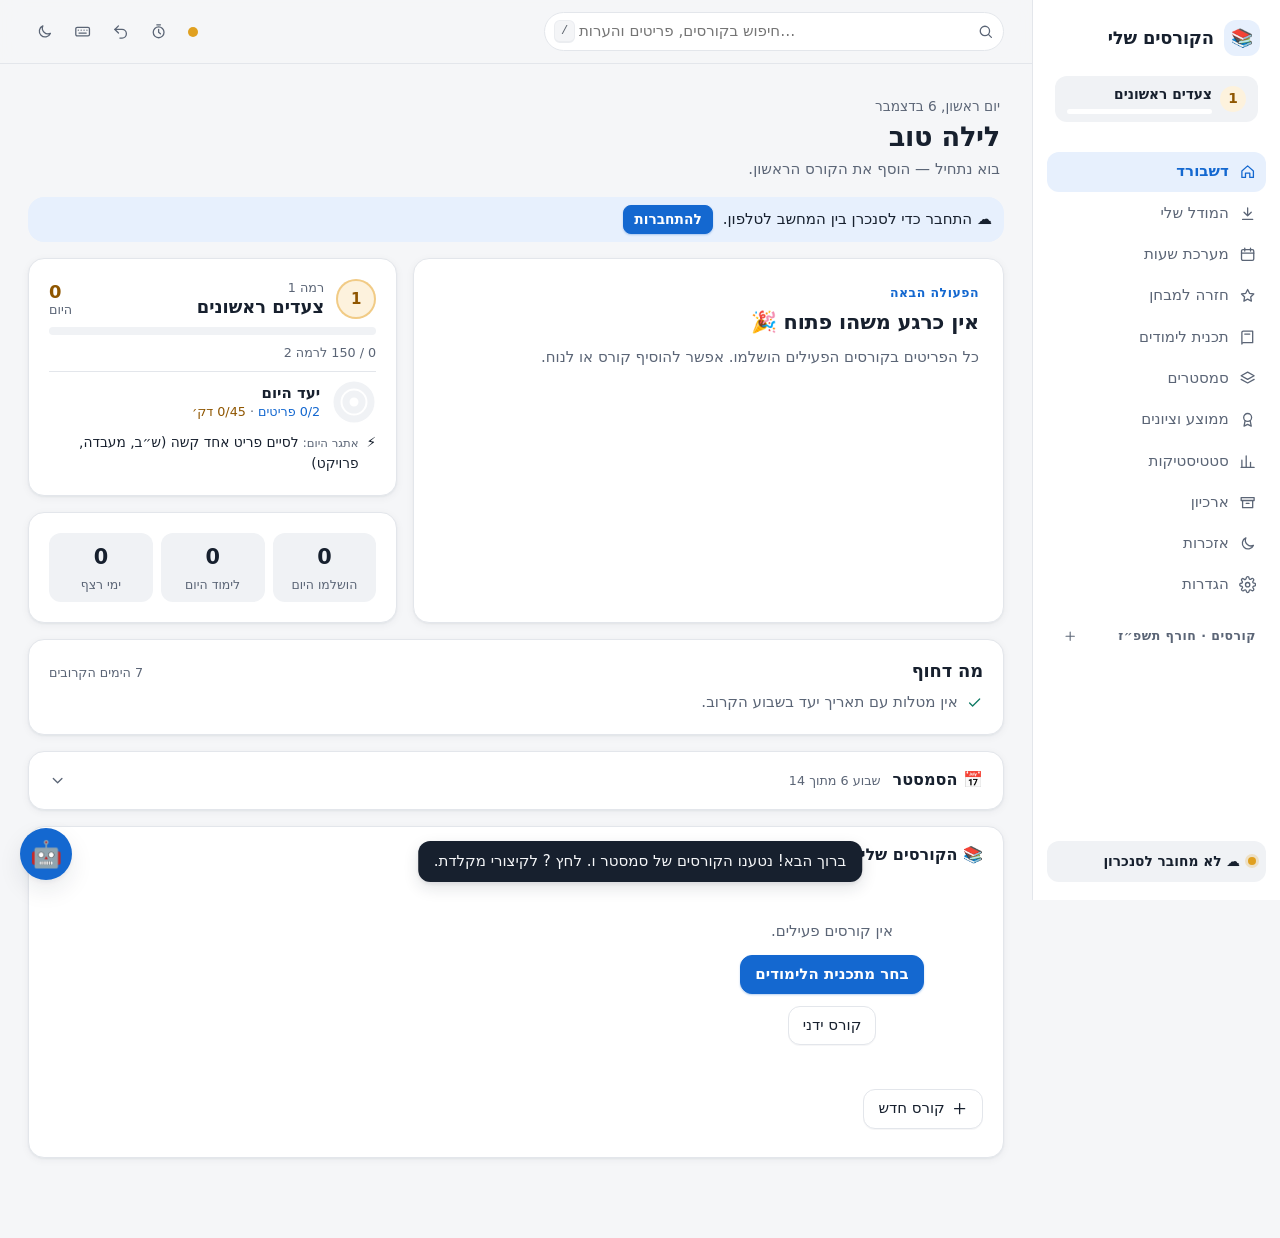
==== commit c08ffac7: "Redesign stage A: blue palette tokens, contrast fixes, theme colors, icon keys - styles.css: new lig" ====
--- a/index.html
+++ b/index.html
@@ -9,7 +9,7 @@
   <!-- installable app on phone / desktop -->
   <link rel="manifest" href="manifest.webmanifest">
   <link rel="apple-touch-icon" href="icons/apple-touch-icon.png">
-  <meta name="theme-color" content="#1f3a5f">
+  <meta name="theme-color" content="#f5f6f8">
   <meta name="apple-mobile-web-app-capable" content="yes">
   <meta name="mobile-web-app-capable" content="yes">
   <meta name="apple-mobile-web-app-title" content="הקורסים שלי">
@@ -32,6 +32,7 @@
     <aside id="sidebar" class="sidebar" aria-label="ניווט ראשי"></aside>
     <div class="content">
       <header id="app-header" class="app-header"></header>
+      <div id="lock-bar" class="lock-bar" role="alert" hidden></div>
       <main id="main" class="main" tabindex="-1"></main>
     </div>
   </div>
@@ -48,6 +49,7 @@
   <script src="js/game.js"></script>
   <script src="js/adhkar.js"></script>
   <script src="js/model.js"></script>
+  <script src="js/schema-guard.js"></script>
   <script src="catalogs/bundle.js"></script>
   <script src="js/catalog.js"></script>
   <script src="js/store.js"></script>
--- a/styles.css
+++ b/styles.css
@@ -1,22 +1,22 @@
-/* styles.css — "Calm focus": quiet neutrals, one indigo accent, green for done, amber for points. RTL-first.
+/* styles.css — "Calm focus": quiet neutrals, one blue accent, green for done, amber for points. RTL-first.
  * Every color, space, radius, shadow, font size and duration is a token below; dark mode overrides the colors only. */
 
 /* ===== tokens ===== */
 :root {
   /* color — surfaces */
-  --bg: #f4f5f9;
+  --bg: #f5f6f8;
   --surface: #ffffff;
-  --surface-2: #f0f2f7;
-  --surface-3: #e7eaf2;
-  --border: #e1e4ed;
-  --border-strong: #c9cfdc;
+  --surface-2: #f0f2f5;
+  --surface-3: #e6e9ee;
+  --border: #e3e6eb;
+  --border-strong: #c9ced6;
   /* color — text */
-  --text: #1b1f2a;
-  --muted: #596075;
+  --text: #17202e;
+  --muted: #5b6576;
   /* color — roles */
-  --accent: #4f5bd5;
-  --accent-hover: #4350c4;
-  --accent-soft: #eceefe;
+  --accent: #1468d0;
+  --accent-hover: #1159b4;
+  --accent-soft: #e7f0fd;
   --accent-text: #ffffff;
   --accent-2: #b4446c;
   --gold: #c98512;
@@ -25,13 +25,13 @@
   --xp-soft: #fdf2dd;
   --success: #0f7a64;
   --success-soft: #e2f5ef;
-  --danger: #c93a51;
+  --danger: #b42b37;
   --danger-bg: #fdecef;
   --warn: #9c5d06;
   --warn-bg: #fdf3e1;
-  --info-bg: #eceffe;
-  --st-todo: #a3a9b8;
-  --st-doing: #4f5bd5;
+  --info-bg: #e7f0fd;
+  --st-todo: #7f8796;
+  --st-doing: #1468d0;
   --st-done: #0f7a64;
   --st-review: #c0641a;
   --flag: #e0a020;
@@ -81,7 +81,7 @@
   --shadow-3: 0 8px 20px rgb(var(--shadow-color) / .12), 0 24px 56px rgb(var(--shadow-color) / .16);
   --shadow-pop: 0 6px 16px rgb(var(--shadow-color) / .12), 0 2px 4px rgb(var(--shadow-color) / .08);
   --shadow: var(--shadow-1);
-  --focus-ring: 0 0 0 3px color-mix(in srgb, var(--accent) 35%, transparent);
+  --focus-ring: 0 0 0 2px var(--surface), 0 0 0 4px var(--accent); /* solid accent ring: >= 3:1 on every surface and accent */
 
   /* motion */
   --dur-fast: 120ms;
@@ -94,18 +94,18 @@
   color-scheme: light;
 }
 :root[data-theme="dark"] {
-  --bg: #0f1218;
-  --surface: #171b24;
-  --surface-2: #1f2430;
-  --surface-3: #282e3c;
-  --border: #2a303f;
-  --border-strong: #3b4254;
-  --text: #e8eaf2;
-  --muted: #9ea5b8;
-  --accent: #8d96ff;
-  --accent-hover: #a2a9ff;
-  --accent-soft: #232848;
-  --accent-text: #0f1218;
+  --bg: #090b0f;
+  --surface: #15181e;
+  --surface-2: #1e2229;
+  --surface-3: #282d36;
+  --border: #262a32;
+  --border-strong: #3a404b;
+  --text: #f1f3f7;
+  --muted: #9aa2b1;
+  --accent: #2693ff;
+  --accent-hover: #4da6ff;
+  --accent-soft: #10243a;
+  --accent-text: #04101e;
   --accent-2: #f08aa8;
   --gold: #f2b34b;
   --xp: #f2b34b;
@@ -117,9 +117,9 @@
   --danger-bg: #3a1d25;
   --warn: #f0b65a;
   --warn-bg: #33270f;
-  --info-bg: #1d2240;
-  --st-todo: #6f7689;
-  --st-doing: #8d96ff;
+  --info-bg: #10243a;
+  --st-todo: #6b7383;
+  --st-doing: #2693ff;
   --st-done: #4fcfa9;
   --st-review: #f09a5c;
   --flag: #f2b34b;
@@ -1449,3 +1449,26 @@
 }
 #adk-toasts[hidden], body:has(.focus-screen) #adk-toasts { display: none; } /* waits (not dismissed) during focus */
 @media print { .adk, #adk-toasts { display: none !important; } }
+
+/* ---------- read-only lock (schema-guard.js): one global warning above every page ---------- */
+.lock-bar {
+  display: flex; flex-wrap: wrap; align-items: center; gap: var(--sp-2) var(--sp-4);
+  margin: var(--sp-4) max(var(--sp-5), calc((100% - 1180px) / 2 + var(--sp-5))) 0;
+  padding: var(--sp-3) var(--sp-4); border-radius: var(--radius); color: var(--text);
+  background: var(--danger-bg); border: 1px solid color-mix(in srgb, var(--danger) 40%, transparent);
+}
+.lock-bar[hidden] { display: none; }
+.lock-text { flex: 1 1 260px; min-width: 0; display: flex; flex-direction: column; gap: 2px; }
+.lock-title { color: var(--danger); font-size: var(--fs-base); outline-offset: 3px; }
+.lock-msg { font-size: var(--fs-sm); color: var(--muted); }
+.lock-actions { display: flex; flex-wrap: wrap; gap: var(--sp-2); }
+.lock-actions .btn { min-height: 44px; }
+.lock-bar.flash { animation: lock-flash 700ms var(--ease); }
+@keyframes lock-flash { 40% { box-shadow: 0 0 0 4px color-mix(in srgb, var(--danger) 35%, transparent); } }
+@media (min-width: 1000px) { .lock-bar { margin-inline: max(28px, calc((100% - 1180px) / 2 + 28px)); } }
+@media (max-width: 640px) {
+  .lock-bar { margin: 12px 12px 0; }
+  .lock-actions { width: 100%; }
+  .lock-actions .btn { flex: 1; }
+}
+@media print { .lock-bar { display: none !important; } }
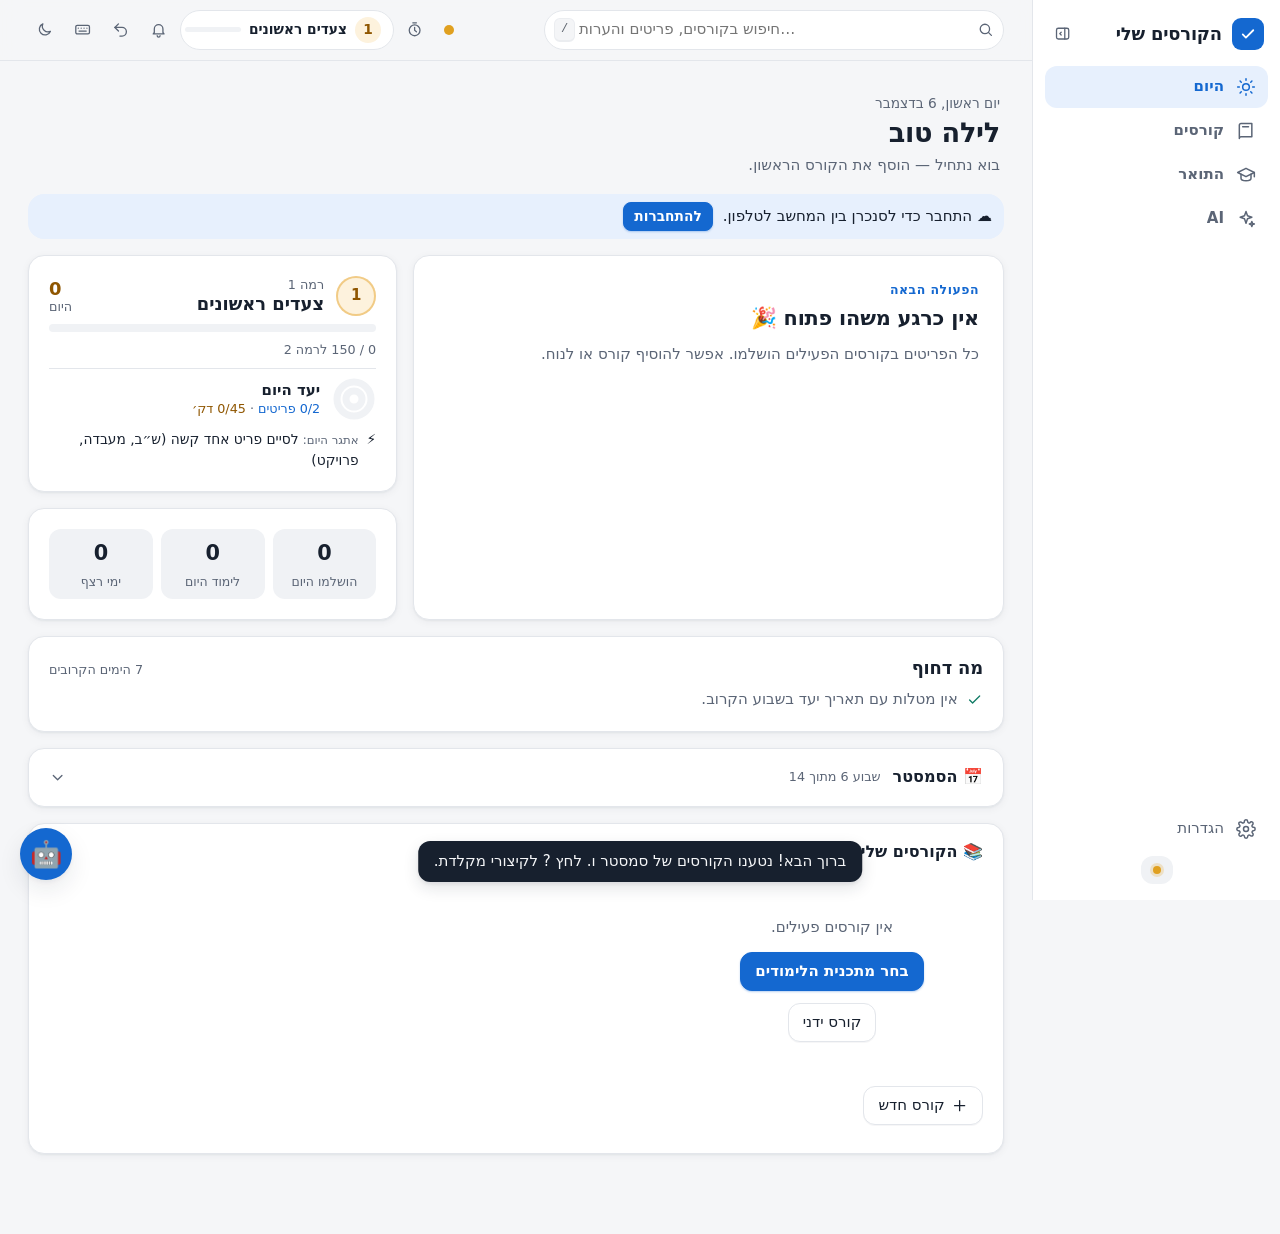
==== commit 7fc495cb: "Redesign stage B: app shell with four destinations, icon rail and bottom bar - Sidebar: היום / קורסי" ====
--- a/index.html
+++ b/index.html
@@ -36,6 +36,7 @@
       <main id="main" class="main" tabindex="-1"></main>
     </div>
   </div>
+  <nav id="bottom-nav" class="bottom-nav" aria-label="ניווט ראשי"></nav>
   <div id="toasts" class="toasts" aria-live="polite"></div>
   <noscript>המערכת צריכה JavaScript כדי לעבוד.</noscript>
 
--- a/styles.css
+++ b/styles.css
@@ -155,7 +155,7 @@
   -webkit-font-smoothing: antialiased; text-rendering: optimizeLegibility;
 }
 h1, h2, h3 { margin: 0 0 .5rem; line-height: 1.25; }
-h1, h2, .sb-brand, .brand, .hero h1, .cc-title h3, .modal-head h2 { font-family: var(--font-head); font-weight: var(--fw-bold); letter-spacing: -.01em; }
+h1, h2, .sb-brand, .hero h1, .cc-title h3, .modal-head h2 { font-family: var(--font-head); font-weight: var(--fw-bold); letter-spacing: -.01em; }
 h1 { font-size: var(--fs-2xl); }
 h2 { font-size: var(--fs-lg); }
 h3 { font-size: var(--fs-base); font-weight: var(--fw-semi); }
@@ -182,12 +182,15 @@
 /* ===== layout ===== */
 .app-header {
   position: sticky; top: 0; z-index: 20; background: color-mix(in srgb, var(--bg) 88%, transparent);
-  backdrop-filter: blur(10px); border-bottom: 1px solid var(--border);
-}
-.header-inner { max-width: 1180px; margin: 0 auto; padding: 10px 20px 6px; display: flex; gap: 14px; align-items: center; }
-.brand { font-weight: 700; font-size: var(--fs-base); text-decoration: none; color: var(--text); white-space: nowrap; }
+  backdrop-filter: blur(10px); border-bottom: 1px solid var(--border); padding-top: env(safe-area-inset-top);
+}
+.header-inner { max-width: 1180px; margin: 0 auto; padding: 10px 20px; display: flex; gap: 12px; align-items: center; min-height: 60px; }
+.hd-title { display: none; min-width: 0; font-weight: var(--fw-bold); font-size: var(--fs-xl); white-space: nowrap; overflow: hidden; text-overflow: ellipsis; }
 .header-actions { display: flex; gap: 4px; align-items: center; margin-inline-start: auto; }
-.nav { max-width: 1180px; margin: 0 auto; padding: 0 14px 6px; display: flex; gap: 2px; overflow-x: auto; scrollbar-width: none; }
+.app-header .hd-search, .app-header .hd-more { display: none; } /* phone only; wider screens have the search field and the sidebar */
+/* secondary navigation strip: sub-pages of the current destination (icon rail and phone) */
+.nav { max-width: 1180px; margin: 0 auto; padding: 0 14px 8px; display: flex; gap: 4px; overflow-x: auto; scrollbar-width: none; }
+.nav[hidden] { display: none; }
 .nav::-webkit-scrollbar { display: none; }
 .nav a {
   display: flex; gap: 6px; align-items: center; padding: 6px 11px; border-radius: var(--r-pill);
@@ -596,40 +599,39 @@
 .arch-actions { margin-inline-start: auto; display: flex; gap: 4px; align-items: center; }
 
 /* ===== app layout: sidebar (desktop) ===== */
-.layout { display: flex; min-height: 100vh; }
+.layout { display: flex; min-height: 100vh; min-height: 100dvh; }
 .content { flex: 1; min-width: 0; }
+/* ===== app shell: sidebar (>= 1024: full, or icon rail by choice), icon rail (768-1023), bottom bar (< 768) ===== */
 .sidebar {
-  position: sticky; top: 0; height: 100vh; width: 248px; flex: none; overflow-y: auto;
-  display: flex; flex-direction: column; gap: 18px; padding: 18px 14px;
+  position: sticky; top: 0; height: 100vh; height: 100dvh; width: 248px; flex: none; overflow-y: auto; overflow-x: hidden;
+  display: flex; flex-direction: column; gap: 14px; padding: 16px 12px;
   background: var(--surface); border-inline-end: 1px solid var(--border);
 }
-.sb-brand { display: flex; align-items: center; gap: 10px; font-weight: 800; font-size: var(--fs-lg); color: var(--text); text-decoration: none; padding: 2px 6px; }
-.sb-logo {
-  display: grid; place-items: center; width: 36px; height: 36px; border-radius: var(--r-md); font-size: var(--fs-lg);
-  background: var(--accent-soft); color: var(--accent);
-}
-.sb-nav { display: flex; flex-direction: column; gap: 2px; }
-.sb-nav a, .sb-course {
-  display: flex; align-items: center; gap: 10px; padding: 8px 10px; border-radius: var(--r-md);
-  color: var(--muted); text-decoration: none; font-size: var(--fs-md);
-}
-.sb-nav a:hover, .sb-course:hover { background: var(--surface-2); color: var(--text); }
-.sb-nav a, .sb-course { transition: background var(--dur-fast) var(--ease), color var(--dur-fast) var(--ease); }
-.sb-nav a.active { background: var(--accent-soft); color: var(--accent); font-weight: var(--fw-semi); }
-.sidebar > * { flex-shrink: 0; } /* never squeeze a block: the sidebar scrolls instead, so courses never draw over the sync box */
-.sb-section { display: flex; flex-direction: column; gap: 4px; }
-.sb-title { display: flex; align-items: center; justify-content: space-between; padding: 0 10px; font-size: var(--fs-xs); font-weight: 700; letter-spacing: .04em; color: var(--muted); }
-.sb-add { width: 26px; height: 26px; }
-.sb-courses { display: flex; flex-direction: column; gap: 1px; }
-.sb-course { padding: 6px 10px; font-size: var(--fs-sm); }
-.sb-course .dot { background: var(--cl, var(--c)); width: 8px; height: 8px; }
-.sb-name { flex: 1; min-width: 0; overflow: hidden; text-overflow: ellipsis; white-space: nowrap; }
-.sb-pct { font-size: var(--fs-xs); font-variant-numeric: tabular-nums; color: var(--muted); }
-.sb-course.active { background: color-mix(in srgb, var(--cl, var(--c)) 13%, transparent); color: var(--text); font-weight: 600; }
-.sb-course.active .sb-pct { color: var(--cl, var(--c)); }
+.sidebar > * { flex-shrink: 0; } /* never squeeze a block: the sidebar scrolls instead */
+.sb-top { display: flex; align-items: center; gap: 6px; }
+.sb-brand { display: flex; align-items: center; gap: 10px; flex: 1; min-width: 0; font-weight: 800; font-size: var(--fs-lg); color: var(--text); text-decoration: none; padding: 2px 4px; border-radius: var(--r-md); }
+.sb-logo { display: grid; place-items: center; width: 32px; height: 32px; flex: none; border-radius: 9px; background: var(--accent); color: var(--accent-text); }
+.sb-logo .ic { width: 18px; height: 18px; stroke-width: 2.4; }
+.sb-label { min-width: 0; overflow: hidden; text-overflow: ellipsis; white-space: nowrap; }
+.sb-toggle { width: 36px; height: 36px; }
+.sb-nav, .sb-bottom { display: flex; flex-direction: column; gap: 2px; }
+.sb-bottom { margin-top: auto; gap: 6px; }
+.sb-item {
+  display: flex; align-items: center; gap: 12px; width: 100%; min-height: 42px; padding: 0 12px; border: 0; border-radius: var(--r-md); background: none;
+  color: var(--muted); font: inherit; font-size: var(--fs-md); font-weight: var(--fw-semi); text-align: start; text-decoration: none; cursor: pointer;
+  transition: background var(--dur-fast) var(--ease), color var(--dur-fast) var(--ease);
+}
+.sb-item .ic { width: 20px; height: 20px; }
+.sb-item:hover { background: var(--surface-2); color: var(--text); }
+.sb-item.active { background: var(--accent-soft); color: var(--accent); }
+.sb-bottom .sb-item { font-weight: var(--fw-medium); }
+.sb-sub { display: flex; flex-direction: column; gap: 1px; margin-block: 2px 8px; margin-inline-start: 21px; padding-inline-start: 8px; border-inline-start: 1px solid var(--border); }
+.sb-sub a { padding: 7px 12px; border-radius: var(--r-sm); font-size: var(--fs-sm); color: var(--muted); text-decoration: none; white-space: nowrap; overflow: hidden; text-overflow: ellipsis; }
+.sb-sub a:hover { background: var(--surface-2); color: var(--text); }
+.sb-sub a.active { background: var(--surface-2); color: var(--text); font-weight: var(--fw-semi); }
 .sb-foot {
-  margin-top: auto; display: flex; align-items: center; gap: 8px; font-size: var(--fs-sm); color: var(--muted);
-  padding: 10px; border-radius: var(--r-md); background: var(--surface-2); text-decoration: none;
+  display: flex; align-items: center; gap: 8px; min-width: 0; font-size: var(--fs-sm); color: var(--muted);
+  padding: 10px 12px; border-radius: var(--r-md); background: var(--surface-2); text-decoration: none;
 }
 .sb-dot { width: 8px; height: 8px; border-radius: 50%; flex: none; }
 .sb-dot.ok { background: var(--st-done); box-shadow: 0 0 0 3px color-mix(in srgb, var(--st-done) 20%, transparent); }
@@ -649,12 +651,81 @@
 .login-form { display: flex; flex-direction: column; gap: 10px; max-width: 380px; }
 .choice-grid { display: grid; grid-template-columns: 1fr 1fr; gap: 10px; margin: 12px 0; }
 .choice { display: flex; flex-direction: column; gap: 2px; padding: 12px; border: 1px solid var(--border); border-radius: var(--r-md); background: var(--surface-2); }
-@media (min-width: 1000px) {
-  .app-header .brand, .app-header .nav { display: none; }
-  .header-inner { padding: 12px 28px; }
+@media (min-width: 1024px) {
+  .header-inner { padding: 10px 28px; }
   .main { padding: 24px 28px 80px; }
-}
-@media (max-width: 999px) { .sidebar { display: none; } }
+  :root:not([data-sb="rail"]) .subnav { display: none; } /* the full sidebar lists the sub-pages itself */
+  :root[data-sb="rail"] .sidebar { width: 72px; padding-inline: 12px; align-items: center; }
+  :root[data-sb="rail"] .sb-top { flex-direction: column; gap: 10px; }
+  :root[data-sb="rail"] .sb-brand { flex: none; padding: 0; }
+  :root[data-sb="rail"] .sb-label, .sb-sub, .sb-sync { display: none; }
+  :root[data-sb="rail"] .sb-nav, .sb-bottom { align-items: center; }
+  :root[data-sb="rail"] .sb-item { width: 48px; min-height: 48px; padding: 0; justify-content: center; }
+  :root[data-sb="rail"] .sb-foot { width: 48px; justify-content: center; padding: 10px 0; background: none; }
+}
+@media (min-width: 768px) and (max-width: 1023px) {
+  .sb-toggle { display: none; } /* tablets always get the icon rail */
+  .sidebar { width: 72px; padding-inline: 12px; align-items: center; }
+  .sb-top { flex-direction: column; gap: 10px; }
+  .sb-brand { flex: none; padding: 0; }
+  .sb-label, .sb-sub, .sb-sync { display: none; }
+  .sb-nav, .sb-bottom { align-items: center; }
+  .sb-item { width: 48px; min-height: 48px; padding: 0; justify-content: center; }
+  .sb-foot { width: 48px; justify-content: center; padding: 10px 0; background: none; }
+}
+/* bottom bar (phone) */
+.bottom-nav {
+  display: none; position: fixed; inset-inline: 0; bottom: 0; z-index: 60; grid-template-columns: repeat(4, minmax(0, 1fr));
+  background: var(--surface); border-top: 1px solid var(--border); padding-bottom: env(safe-area-inset-bottom);
+}
+.bn-item {
+  display: flex; flex-direction: column; align-items: center; justify-content: center; gap: 2px; min-width: 0; min-height: 64px; padding: 6px 2px;
+  border: 0; background: none; color: var(--muted); font: inherit; font-size: var(--fs-2xs); font-weight: var(--fw-semi); text-decoration: none; cursor: pointer;
+}
+.bn-item .ic { width: 24px; height: 24px; padding: 3px 16px; box-sizing: content-box; border-radius: var(--r-pill); }
+.bn-item.active { color: var(--accent); }
+.bn-item.active .ic { background: var(--accent-soft); }
+.bn-label { max-width: 100%; overflow: hidden; text-overflow: ellipsis; white-space: nowrap; }
+/* XP chip in the header */
+.app-header .sb-xp { margin: 0; padding: 4px 12px 4px 4px; min-height: 40px; border-radius: var(--r-pill); background: var(--surface); border: 1px solid var(--border); }
+.app-header .sb-xp-t { flex-direction: row; align-items: center; gap: 8px; }
+.app-header .sb-xp-t b { max-width: 140px; overflow: hidden; text-overflow: ellipsis; white-space: nowrap; }
+.app-header .sb-xp .xp-bar { width: 56px; background: var(--surface-2); }
+.xp-slot:empty { display: none; }
+@media (max-width: 1023px) {
+  .app-header .sb-xp-t { display: none; }
+  .app-header .sb-xp { padding: 4px; }
+}
+@media (max-width: 767px) {
+  .sidebar { display: none; }
+  .bottom-nav { display: grid; }
+  .header-inner { min-height: 56px; padding: 6px 12px; padding-inline-end: 4px; gap: 4px; }
+  .hd-title { display: block; flex: 1; }
+  .search { display: none; }
+  .app-header.search-open .hd-title, .app-header.search-open .header-actions { display: none; }
+  .app-header.search-open .search { display: flex; flex: 1; max-width: none; }
+  .app-header.search-open .search input { min-height: 44px; }
+  .app-header .hd-search, .app-header .hd-more { display: inline-grid; }
+  .app-header .hd-wide { display: none; }
+  .header-actions { gap: 0; }
+  .app-header .icon-btn { width: 44px; height: 44px; }
+  .app-header .timer-chip { min-height: 44px; }
+  .app-header .sb-xp { min-width: 44px; min-height: 44px; justify-content: center; border: 0; background: none; }
+  .subnav { padding: 0 8px 6px; }
+  .subnav a { min-height: 44px; }
+  .main { padding-bottom: calc(80px + 64px + env(safe-area-inset-bottom)); }
+  :root .ai-fab { display: none; } /* "AI" is in the bottom bar; the "a" shortcut and the panel stay */
+  :root .toasts { bottom: calc(64px + env(safe-area-inset-bottom) + 12px); }
+  :root .xp-pop, :root #adk-toasts { bottom: calc(64px + env(safe-area-inset-bottom) + 16px); }
+}
+@media (pointer: coarse) { /* touch screens of any width: 44px targets in the shell */
+  .app-header .icon-btn { width: 44px; height: 44px; }
+  .app-header .timer-chip, .app-header .sb-xp, .subnav a { min-height: 44px; }
+  .sb-brand .sb-logo { width: 44px; height: 44px; }
+  .sb-foot { min-height: 44px; }
+}
+@media (max-width: 359px) { .xp-slot { display: none; } } /* the level stays on its own page */
+@media print { .bottom-nav { display: none !important; } }
 
 /* ===== hero (dashboard top) ===== */
 .hero {
@@ -1049,11 +1120,7 @@
 @media (max-width: 640px) {
   body { font-size: 15px; }
   .main { padding: 14px 12px 80px; }
-  .header-inner { padding: 8px 12px 4px; gap: 8px; flex-wrap: wrap; }
-  .brand span { display: none; }
-  .search { order: 3; flex-basis: 100%; max-width: none; }
   .search-kbd { display: none; }
-  .nav { padding: 0 8px 6px; }
   .card { padding: 14px; }
   .form-grid { grid-template-columns: 1fr; }
   .form-grid .span-2 { grid-column: auto; }
@@ -1169,7 +1236,6 @@
 .pill.outcome { font-size: var(--fs-2xs); vertical-align: middle; white-space: nowrap; }
 .outcome-ok { color: var(--st-done); background: color-mix(in srgb, var(--st-done) 14%, transparent); }
 .outcome-bad { color: var(--danger); background: var(--danger-bg); }
-.sb-course.finished .sb-name { opacity: .7; }
 
 /* ---------- semesters ---------- */
 .semesters .stat-cards { grid-template-columns: repeat(3, 1fr); margin: 10px 0 12px; }
@@ -1465,7 +1531,7 @@
 .lock-actions .btn { min-height: 44px; }
 .lock-bar.flash { animation: lock-flash 700ms var(--ease); }
 @keyframes lock-flash { 40% { box-shadow: 0 0 0 4px color-mix(in srgb, var(--danger) 35%, transparent); } }
-@media (min-width: 1000px) { .lock-bar { margin-inline: max(28px, calc((100% - 1180px) / 2 + 28px)); } }
+@media (min-width: 1024px) { .lock-bar { margin-inline: max(28px, calc((100% - 1180px) / 2 + 28px)); } }
 @media (max-width: 640px) {
   .lock-bar { margin: 12px 12px 0; }
   .lock-actions { width: 100%; }
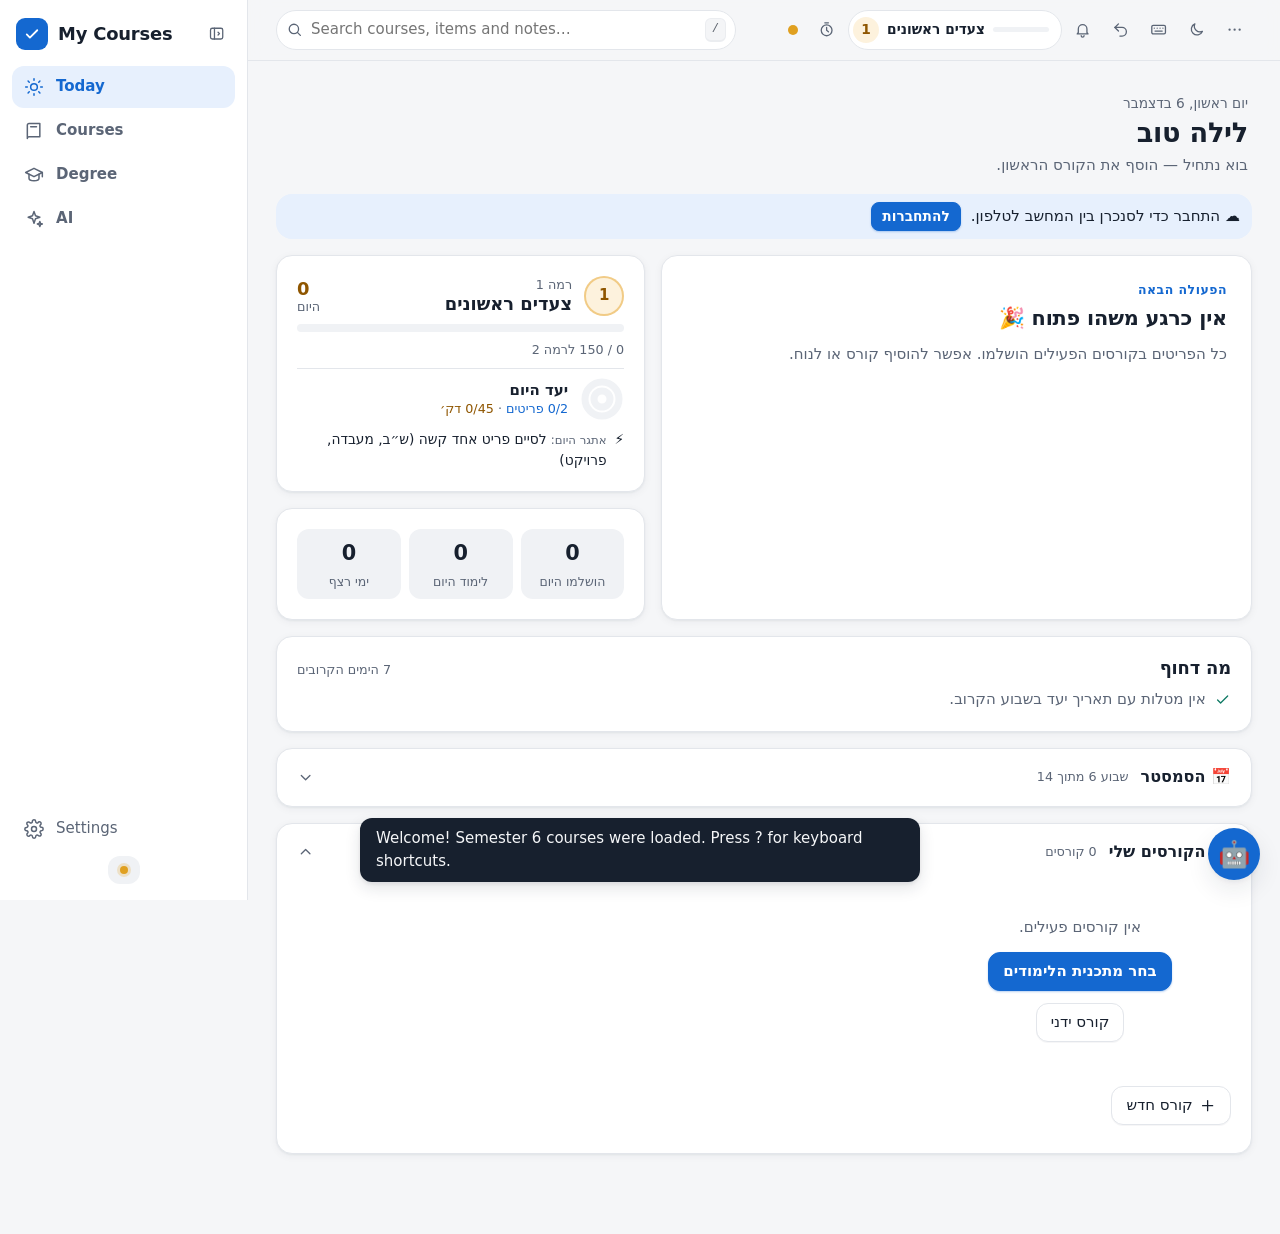
==== commit 2e892157: "Stage B.1: interface languages (Hebrew / English) foundation - js/i18n.js: CT.i18n with central he/e" ====
--- a/index.html
+++ b/index.html
@@ -14,6 +14,8 @@
   <meta name="mobile-web-app-capable" content="yes">
   <meta name="apple-mobile-web-app-title" content="הקורסים שלי">
   <meta name="apple-mobile-web-app-status-bar-style" content="default">
+  <!-- UI language: sets lang/dir before first paint (same rule as CT.i18n — it is CT.i18n) -->
+  <script src="js/i18n.js"></script>
   <!-- apply theme before first paint (avoids a white flash in dark mode) -->
   <script>
     (function () {
@@ -27,18 +29,18 @@
   <link rel="stylesheet" href="styles.css">
 </head>
 <body>
-  <a class="skip-link" href="#main">דלג לתוכן</a>
+  <a class="skip-link" href="#main" data-i18n="a11y.skip">דלג לתוכן</a>
   <div class="layout">
-    <aside id="sidebar" class="sidebar" aria-label="ניווט ראשי"></aside>
+    <aside id="sidebar" class="sidebar" aria-label="ניווט ראשי" data-i18n-aria="nav.main"></aside>
     <div class="content">
       <header id="app-header" class="app-header"></header>
       <div id="lock-bar" class="lock-bar" role="alert" hidden></div>
-      <main id="main" class="main" tabindex="-1"></main>
+      <main id="main" class="main" tabindex="-1" data-ct-content></main>
     </div>
   </div>
-  <nav id="bottom-nav" class="bottom-nav" aria-label="ניווט ראשי"></nav>
+  <nav id="bottom-nav" class="bottom-nav" aria-label="ניווט ראשי" data-i18n-aria="nav.main"></nav>
   <div id="toasts" class="toasts" aria-live="polite"></div>
-  <noscript>המערכת צריכה JavaScript כדי לעבוד.</noscript>
+  <noscript><p dir="rtl" lang="he">המערכת צריכה JavaScript כדי לעבוד.</p><p dir="ltr" lang="en">This app needs JavaScript to work.</p></noscript>
 
   <!-- Local libraries (no network) -->
   <script src="vendor/katex/katex.min.js"></script>
--- a/styles.css
+++ b/styles.css
@@ -187,7 +187,19 @@
 .header-inner { max-width: 1180px; margin: 0 auto; padding: 10px 20px; display: flex; gap: 12px; align-items: center; min-height: 60px; }
 .hd-title { display: none; min-width: 0; font-weight: var(--fw-bold); font-size: var(--fs-xl); white-space: nowrap; overflow: hidden; text-overflow: ellipsis; }
 .header-actions { display: flex; gap: 4px; align-items: center; margin-inline-start: auto; }
-.app-header .hd-search, .app-header .hd-more { display: none; } /* phone only; wider screens have the search field and the sidebar */
+.app-header .hd-search { display: none; } /* phone only; wider screens have the search field */
+.app-header .hd-more { display: inline-grid; } /* secondary actions + language, on every screen size */
+/* left-to-right interface (English): mirror the one direction-bound shell icon (drawn for a right-hand sidebar) */
+[dir="ltr"] .sb-toggle .ic { transform: scaleX(-1); }
+/* interface language (settings) */
+.lang-options { display: flex; flex-wrap: wrap; gap: 8px; margin-block: 4px 8px; }
+.lang-opt {
+  display: inline-flex; align-items: center; gap: 10px; min-height: 44px; padding-inline: 14px; border: 1px solid var(--border);
+  border-radius: var(--r-md); background: var(--surface); cursor: pointer; font-weight: var(--fw-semi);
+}
+.lang-opt input { width: 18px; height: 18px; margin: 0; accent-color: var(--accent); }
+.lang-opt:has(input:checked) { border-color: var(--accent); background: var(--accent-soft); color: var(--accent); }
+.lang-opt:has(input:focus-visible) { box-shadow: 0 0 0 2px var(--surface), 0 0 0 4px var(--accent); }
 /* secondary navigation strip: sub-pages of the current destination (icon rail and phone) */
 .nav { max-width: 1180px; margin: 0 auto; padding: 0 14px 8px; display: flex; gap: 4px; overflow-x: auto; scrollbar-width: none; }
 .nav[hidden] { display: none; }
@@ -1090,7 +1102,7 @@
 .modal-body { padding: 8px 18px 14px; overflow-y: auto; }
 .modal-foot { display: flex; gap: 8px; justify-content: flex-end; padding: 12px 18px; border-top: 1px solid var(--border); flex-wrap: wrap; }
 @keyframes fade { from { opacity: 0; } }
-.toasts { position: fixed; bottom: 18px; inset-inline-start: 50%; transform: translateX(50%); display: flex; flex-direction: column; gap: 8px; z-index: 90; align-items: center; pointer-events: none; }
+.toasts { position: fixed; bottom: 18px; inset-inline: 0; margin-inline: auto; width: max-content; max-width: calc(100vw - 24px); display: flex; flex-direction: column; gap: 8px; z-index: 90; align-items: center; pointer-events: none; }
 .toast {
   pointer-events: auto; background: var(--text); color: var(--bg); padding: 9px 16px; border-radius: var(--r-md);
   box-shadow: var(--shadow-pop); display: flex; gap: 14px; align-items: center; animation: toast-in var(--dur) var(--ease); transition: opacity var(--dur-slow), transform var(--dur-slow); max-width: min(92vw, 560px);
@@ -1377,6 +1389,14 @@
   .chat-panel { inset: 0; width: auto; height: auto; border-radius: 0; border: none; z-index: 85; }
 }
 @media print { .ai-fab, .chat-panel { display: none; } }
+/* English (LTR) interface: these overlays still hold Hebrew (RTL) content, where inline-end is the left — pin them to
+ * the interface's end (right) physically, away from the left-hand sidebar */
+@media (min-width: 701px) {
+  :root[dir="ltr"] .ai-fab, :root[dir="ltr"] .chat-panel { inset-inline-end: auto; right: 20px; }
+}
+@media (min-width: 641px) {
+  :root[dir="ltr"] #adk-toasts { inset-inline-end: auto; right: 18px; }
+}
 
 /* ---------- "המודל שלי" ---------- */
 .mymoodle { display: flex; flex-direction: column; gap: 12px; }
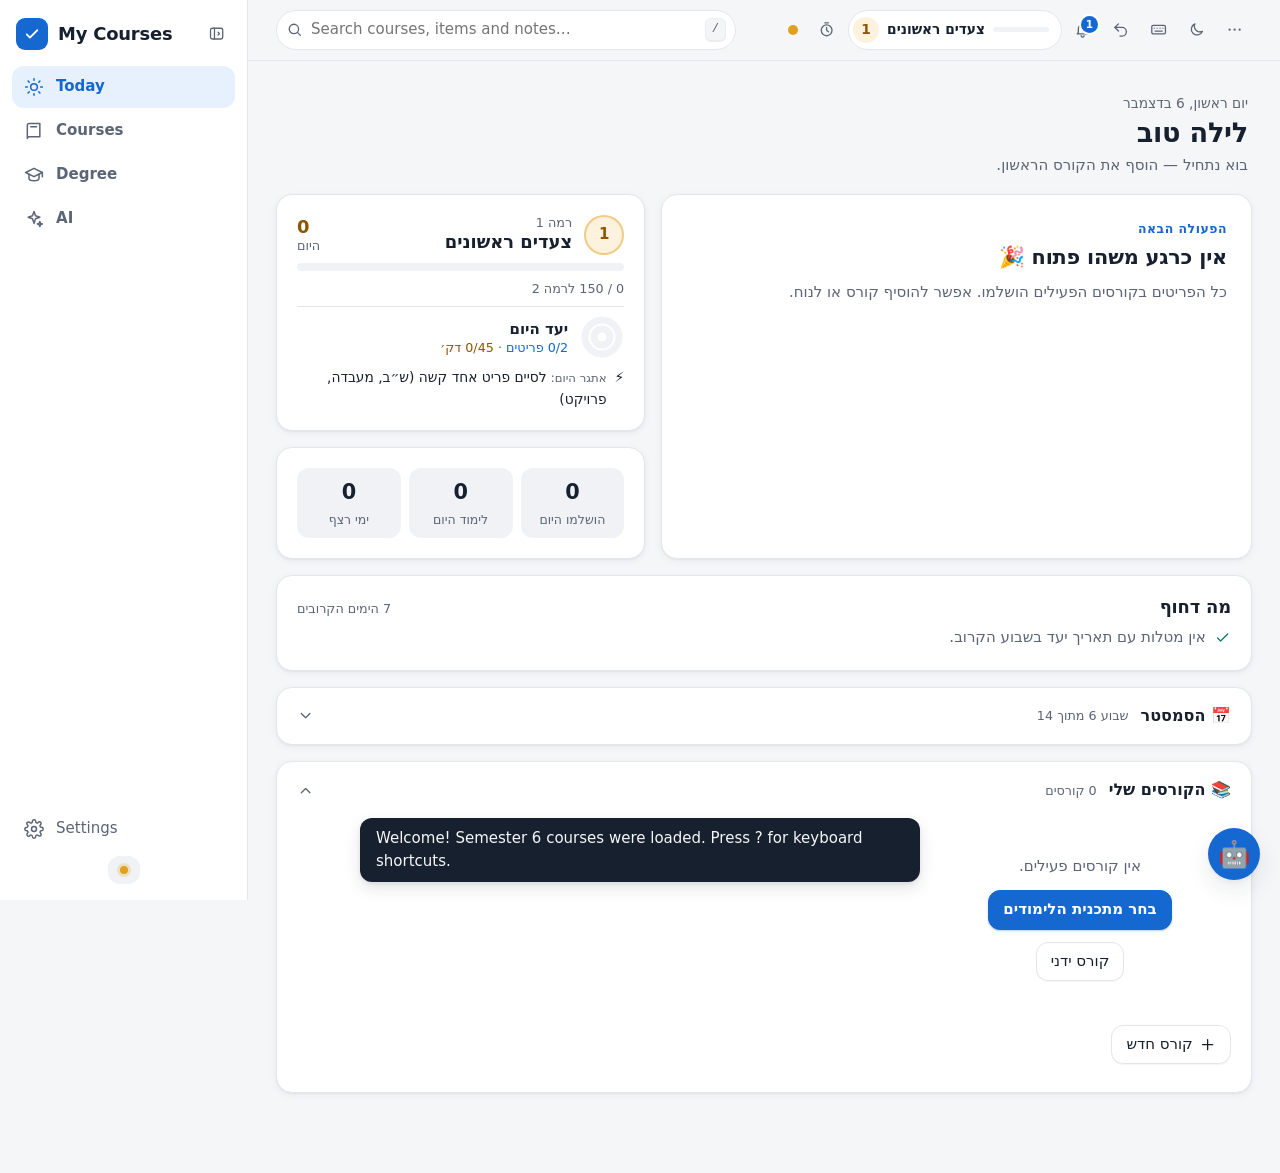
==== commit 83ce8016: "Stage C: notification center - Header bell opens a notification center: anchored popover on desktop," ====
--- a/index.html
+++ b/index.html
@@ -57,6 +57,7 @@
   <script src="js/catalog.js"></script>
   <script src="js/store.js"></script>
   <script src="js/backup.js"></script>
+  <script src="js/notify.js"></script>
   <script src="js/stats.js"></script>
   <script src="js/grades.js"></script>
   <script src="js/gpa.js"></script>
@@ -83,6 +84,7 @@
   <script src="js/views/ai.js"></script>
   <script src="js/views/chat.js"></script>
   <script src="js/views/settings.js"></script>
+  <script src="js/views/notifications.js"></script>
   <script src="js/ext-snapshot.js"></script>
   <script src="js/app.js"></script>
   <script src="js/ext-bridge.js"></script>
--- a/styles.css
+++ b/styles.css
@@ -996,9 +996,6 @@
 .today-sub { margin: 0; color: var(--muted); max-width: 60ch; }
 .notices { display: flex; flex-direction: column; gap: var(--sp-2); }
 .notices .banner { margin: 0; padding: var(--sp-2) var(--sp-3); font-size: var(--fs-md); }
-.notices-more { font-size: var(--fs-sm); color: var(--muted); }
-.notices-more summary { cursor: pointer; padding: 2px var(--sp-1); width: fit-content; border-radius: var(--r-xs); }
-.notices-more[open] { display: flex; flex-direction: column; gap: var(--sp-2); }
 .today-grid { display: grid; grid-template-columns: minmax(0, 1.6fr) minmax(0, 1fr); gap: var(--sp-4); align-items: stretch; }
 .today-side { display: flex; flex-direction: column; gap: var(--sp-4); }
 .today-side > .card { flex: 1; }
@@ -1558,3 +1555,104 @@
   .lock-actions .btn { flex: 1; }
 }
 @media print { .lock-bar { display: none !important; } }
+
+/* ---------- notification center (views/notifications.js): popover under the bell, bottom sheet on phones ---------- */
+#bell-btn { position: relative; }
+.nc-badge {
+  position: absolute; top: 3px; inset-inline-end: 2px; min-width: 17px; height: 17px; padding: 0 4px; border-radius: var(--r-pill);
+  background: var(--accent); color: var(--accent-text); box-shadow: 0 0 0 2px var(--surface);
+  font-size: 10.5px; font-weight: var(--fw-bold); line-height: 17px; text-align: center; font-variant-numeric: tabular-nums; pointer-events: none;
+}
+.nc-layer { position: fixed; inset: 0; z-index: 77; pointer-events: none; }
+.nc-scrim { position: absolute; inset: 0; pointer-events: none; }
+.nc {
+  position: fixed; pointer-events: auto; width: min(392px, calc(100vw - 16px)); display: flex; flex-direction: column;
+  background: var(--surface); color: var(--text); border: 1px solid var(--border); border-radius: var(--r-lg);
+  box-shadow: var(--shadow-3); overflow: hidden; animation: modal-in var(--dur-fast) var(--ease);
+}
+.nc-grab { display: none; }
+.nc-head { display: flex; align-items: center; gap: var(--sp-2); padding: var(--sp-3) var(--sp-3) var(--sp-2) var(--sp-4); }
+.nc-head h2 { flex: 1; min-width: 0; margin: 0; display: flex; align-items: center; gap: var(--sp-2); font-size: var(--fs-lg); }
+.nc-count {
+  display: inline-grid; place-items: center; min-width: 22px; height: 22px; padding: 0 6px; border-radius: var(--r-pill);
+  background: var(--accent-soft); color: var(--accent); font-size: var(--fs-xs); font-weight: var(--fw-bold); font-family: var(--font-body, inherit);
+  font-variant-numeric: tabular-nums;
+}
+.nc-all {
+  display: inline-flex; align-items: center; gap: 5px; min-height: 32px; padding: 0 10px; border: 0; border-radius: var(--r-pill);
+  background: none; color: var(--accent); font: inherit; font-size: var(--fs-sm); font-weight: var(--fw-semi); cursor: pointer; white-space: nowrap;
+}
+.nc-all svg { width: 16px; height: 16px; }
+.nc-all:hover { background: var(--accent-soft); }
+.nc-body { flex: 1; min-height: 0; overflow-y: auto; overscroll-behavior: contain; padding: 0 var(--sp-2) var(--sp-2); }
+.nc-group + .nc-group { margin-top: var(--sp-1); }
+.nc-gh {
+  display: flex; align-items: center; gap: var(--sp-2); margin: var(--sp-2) var(--sp-2) var(--sp-1);
+  color: var(--muted); font-size: var(--fs-2xs); font-weight: var(--fw-bold); letter-spacing: .04em; text-transform: uppercase;
+}
+.nc-gh::after { content: ""; flex: 1; border-top: 1px dashed var(--border); }
+.nc-list { list-style: none; margin: 0; padding: 0; display: flex; flex-direction: column; gap: 2px; }
+.nc-item {
+  position: relative; display: grid; grid-template-columns: 34px minmax(0, 1fr); gap: var(--sp-3); align-items: start;
+  padding: var(--sp-2) var(--sp-2) var(--sp-2) var(--sp-3); border-radius: var(--r-md);
+  transition: background var(--dur-fast) var(--ease);
+}
+.nc-item:hover { background: var(--surface-2); }
+.nc-item.is-unread { background: color-mix(in srgb, var(--accent) 6%, var(--surface)); }
+.nc-item.is-unread:hover { background: color-mix(in srgb, var(--accent) 10%, var(--surface)); }
+.nc-ico {
+  display: grid; place-items: center; width: 34px; height: 34px; border-radius: 11px 11px 11px 4px;
+  background: var(--accent-soft); color: var(--accent);
+}
+:root[dir="rtl"] .nc-ico { border-radius: 11px 11px 4px 11px; }
+.nc-ico svg { width: 18px; height: 18px; }
+.sev-warn .nc-ico { background: var(--warn-bg); color: var(--warn); }
+.nc-main { min-width: 0; }
+.nc-title { margin: 0; display: flex; align-items: baseline; gap: 6px; font-size: var(--fs-md); line-height: 1.4; overflow-wrap: anywhere; }
+.nc-item.is-unread .nc-title { font-weight: var(--fw-semi); }
+.nc-dot { flex: none; width: 8px; height: 8px; border-radius: 50%; background: var(--accent); transform: translateY(-1px); }
+.nc-sr { position: absolute; width: 1px; height: 1px; overflow: hidden; clip: rect(0 0 0 0); white-space: nowrap; }
+.nc-sub { margin: 2px 0 0; color: var(--muted); font-size: var(--fs-sm); line-height: 1.45; overflow-wrap: anywhere; }
+.nc-meta { display: flex; align-items: center; flex-wrap: wrap; gap: var(--sp-2); margin-top: 6px; }
+.nc-acts { display: inline-flex; flex-wrap: wrap; gap: 4px; }
+.nc-act {
+  min-height: 30px; padding: 0 10px; border: 1px solid var(--border); border-radius: var(--r-pill); background: var(--surface);
+  color: var(--text); font: inherit; font-size: var(--fs-sm); cursor: pointer;
+  transition: background var(--dur-fast) var(--ease), border-color var(--dur-fast) var(--ease);
+}
+.nc-act:hover { border-color: var(--border-strong); background: var(--surface-2); }
+.nc-act.is-primary { background: var(--accent); border-color: var(--accent); color: var(--accent-text); font-weight: var(--fw-semi); }
+.nc-act.is-primary:hover { background: var(--accent-hover); border-color: var(--accent-hover); }
+.nc-act:focus-visible, .nc-all:focus-visible { outline: none; box-shadow: var(--focus-ring); }
+.nc-time { margin-inline-start: auto; color: var(--muted); font-size: var(--fs-xs); white-space: nowrap; }
+.nc-empty { display: grid; justify-items: center; gap: var(--sp-2); padding: var(--sp-8) var(--sp-4); color: var(--muted); text-align: center; }
+.nc-empty p { margin: 0; }
+.nc-empty-ico { display: grid; place-items: center; width: 44px; height: 44px; border-radius: 50%; background: var(--surface-2); }
+.nc-empty-ico svg { width: 22px; height: 22px; }
+.nc-foot {
+  display: flex; gap: var(--sp-2); align-items: flex-start; padding: var(--sp-2) var(--sp-4) var(--sp-3);
+  border-top: 1px solid var(--border); color: var(--muted); font-size: var(--fs-xs); line-height: 1.45;
+}
+.nc-foot svg { flex: none; width: 15px; height: 15px; margin-top: 1px; }
+
+/* phones: a bottom sheet over a scrim, clear of the home indicator */
+.nc-layer.is-sheet { pointer-events: auto; }
+.nc-layer.is-sheet .nc-scrim { pointer-events: auto; background: rgb(12 15 24 / .42); animation: fade .15s; }
+.nc-layer.is-sheet .nc {
+  inset-inline: 0; bottom: 0; top: auto; left: 0; width: 100%; max-height: min(86vh, calc(100vh - 48px - env(safe-area-inset-top)));
+  border-radius: var(--r-xl) var(--r-xl) 0 0; border-bottom: 0; padding-bottom: env(safe-area-inset-bottom);
+  padding-inline: env(safe-area-inset-left) env(safe-area-inset-right);
+  animation: nc-up var(--dur) var(--ease);
+}
+.nc-layer.is-sheet .nc-grab { display: block; width: 40px; height: 4px; margin: 8px auto 0; border-radius: var(--r-pill); background: var(--border-strong); }
+.nc-layer.is-sheet .nc-act { min-height: 40px; padding: 0 14px; }
+.nc-layer.is-sheet .nc-x, .nc-layer.is-sheet .nc-all { min-width: 44px; min-height: 44px; }
+.nc-layer.is-sheet .nc-x { width: 44px; height: 44px; }
+@keyframes nc-up { from { transform: translateY(24px); opacity: 0; } to { transform: none; opacity: 1; } }
+@media (max-width: 360px) {
+  .nc-all span { display: none; }
+  .nc-all { padding: 0 8px; }
+  .nc-item { grid-template-columns: 30px minmax(0, 1fr); gap: var(--sp-2); padding-inline: var(--sp-2); }
+  .nc-ico { width: 30px; height: 30px; }
+}
+@media print { .nc-layer, .nc-badge { display: none !important; } }
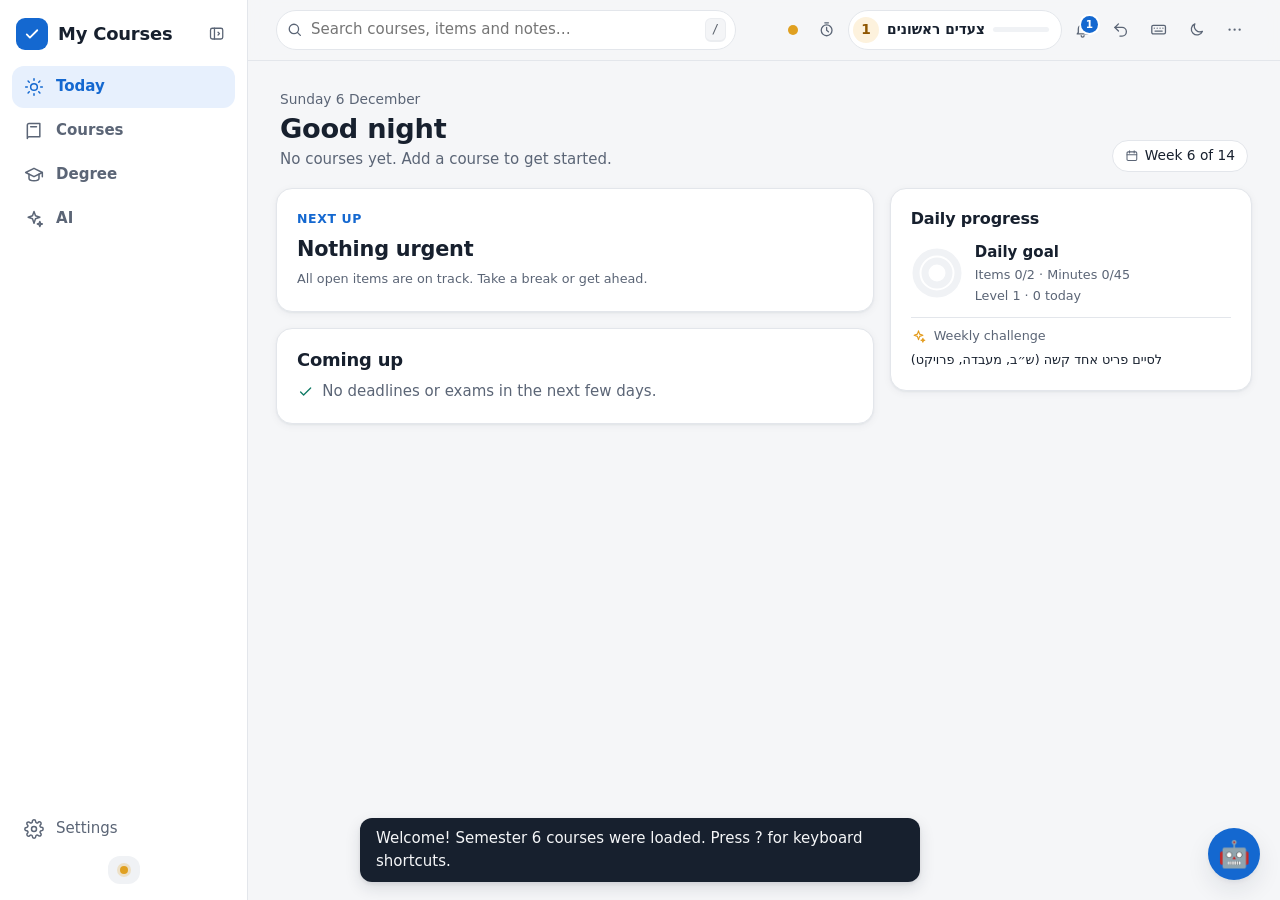
==== commit ca8ee347: "Stage D: Today, Courses overview and course workspace Today - Compact next-action card, one "coming " ====
--- a/index.html
+++ b/index.html
@@ -64,6 +64,7 @@
   <script src="js/agent-tools.js"></script>
   <!-- UI -->
   <script src="js/ui.js"></script>
+  <script src="js/art.js"></script>
   <script src="js/cloud.js"></script>
   <script src="js/timer.js"></script>
   <script src="js/views/focus.js"></script>
@@ -78,6 +79,7 @@
   <script src="js/views/stats.js"></script>
   <script src="js/views/archive.js"></script>
   <script src="js/views/semesters.js"></script>
+  <script src="js/views/courses.js"></script>
   <script src="js/views/gpa.js"></script>
   <script src="js/views/catalog.js"></script>
   <script src="js/views/moodle.js"></script>
--- a/styles.css
+++ b/styles.css
@@ -315,10 +315,6 @@
 .banner-actions { display: inline-flex; gap: 6px; margin-inline-start: auto; }
 
 /* ===== dashboard ===== */
-.dash-top { display: grid; grid-template-columns: 1.35fr 1fr; gap: 16px; align-items: start; }
-.dash-side { display: flex; flex-direction: column; gap: 16px; }
-.dash-top.solo { grid-template-columns: 1fr; }
-.dash-top.solo .dash-side { display: none; }
 .urgent-list, .countdown { list-style: none; margin: 0; padding: 0; display: flex; flex-direction: column; gap: 2px; }
 .urgent-list li { display: flex; gap: 10px; align-items: center; padding: 8px 10px; border-radius: var(--r-md); border-inline-start: 3px solid var(--cl, var(--c)); transition: background var(--dur-fast) var(--ease); }
 .urgent-list li + li { margin-top: 2px; }
@@ -329,52 +325,11 @@
 .urgent-list li.overdue { background: color-mix(in srgb, var(--danger-bg) 55%, transparent); }
 .urgent-list li.overdue .u-when { color: var(--danger); font-weight: 700; }
 .countdown li { display: flex; gap: 12px; align-items: center; padding: 6px 0; }
-.cd-num {
-  min-width: 56px; display: flex; flex-direction: column; align-items: center; line-height: 1.1; font-size: var(--fs-xl); font-weight: 700; color: var(--cl, var(--c));
-  background: color-mix(in srgb, var(--cl, var(--c)) 12%, transparent); border-radius: var(--r-md); padding: 6px;
-}
-.cd-num small { font-size: var(--fs-2xs); font-weight: 600; opacity: .85; }
-.cd-text { display: flex; flex-direction: column; min-width: 0; }
-.cd-text a { color: var(--text); font-weight: 600; text-decoration: none; }
-.cd-text a:hover { text-decoration: underline; }
-.mini-stats { display: grid; grid-template-columns: repeat(3, 1fr); gap: 8px; text-align: center; }
-.mini-stats b { display: block; font-size: var(--fs-xl); }
-.mini-stats span { font-size: var(--fs-sm); color: var(--muted); }
 .section-head { display: flex; align-items: center; justify-content: space-between; gap: 10px; margin: 28px 0 12px; flex-wrap: wrap; }
 .section-head h2 { margin: 0; font-size: var(--fs-xl); }
 .toolbar-actions { display: flex; gap: 8px; flex-wrap: wrap; }
-.course-grid { display: grid; grid-template-columns: repeat(auto-fill, minmax(250px, 1fr)); gap: 14px; }
-.course-card {
-  position: relative; overflow: hidden; display: flex; flex-direction: column; gap: 12px; text-decoration: none; color: var(--text);
-  background: linear-gradient(165deg, color-mix(in srgb, var(--cl, var(--c)) 7%, var(--surface)) 0%, var(--surface) 50%);
-  transition: transform var(--dur) var(--ease), box-shadow var(--dur) var(--ease), border-color var(--dur) var(--ease);
-}
-.course-card::before { content: ""; position: absolute; inset-inline: 0; top: 0; height: 3px; background: var(--cl, var(--c)); }
-.course-card:hover { transform: translateY(-2px); box-shadow: var(--shadow-2); border-color: color-mix(in srgb, var(--cl, var(--c)) 35%, var(--border)); }
-.cc-top { display: flex; justify-content: space-between; gap: 12px; align-items: center; }
-.cc-title { display: flex; flex-direction: column; gap: 2px; min-width: 0; }
-.cc-title h3 { margin: 0; font-size: var(--fs-base); line-height: 1.3; }
-.cc-meta { display: flex; gap: 6px; flex-wrap: wrap; }
-.cc-chip { font-size: var(--fs-xs); padding: 2px 10px; border-radius: var(--r-pill); background: var(--surface-2); color: var(--muted); }
-.cc-chip.warn { background: var(--warn-bg); color: var(--warn); font-weight: 600; }
-.cc-next { font-size: var(--fs-sm); border-top: 1px solid var(--border); padding-top: 10px; overflow: hidden; text-overflow: ellipsis; white-space: nowrap; margin-top: auto; }
-.cc-next.overdue { color: var(--danger); }
 
 /* ===== course page ===== */
-.course-head {
-  position: relative; overflow: hidden; margin-bottom: 14px; padding: 22px 24px; border-radius: var(--r-xl);
-  background:
-    radial-gradient(110% 150% at 100% 0%, color-mix(in srgb, var(--cl, var(--c)) 20%, transparent) 0%, transparent 60%),
-    var(--surface);
-}
-.course-head::before { content: ""; position: absolute; inset-inline: 0; top: 0; height: 5px; background: var(--cl, var(--c)); }
-.course-head-top { display: flex; gap: 18px; align-items: center; }
-.course-title { flex: 1; min-width: 0; }
-.course-progress { display: grid; grid-template-columns: repeat(auto-fill, minmax(190px, 1fr)); gap: 8px 20px; margin-top: 16px; }
-.cp-item { display: grid; grid-template-columns: auto 1fr auto; align-items: center; gap: 8px; font-size: var(--fs-sm); }
-.cp-name { color: var(--muted); max-width: 110px; overflow: hidden; text-overflow: ellipsis; white-space: nowrap; }
-.cp-num { font-variant-numeric: tabular-nums; color: var(--muted); }
-.course-head h1 { margin: 0 0 2px; }
 .meta { color: var(--muted); font-size: var(--fs-md); }
 .head-actions { display: flex; gap: 6px; }
 .desc { color: var(--muted); }
@@ -382,9 +337,6 @@
 .chip-link { display: inline-flex; gap: 6px; align-items: center; padding: 4px 11px; border-radius: var(--r-pill); background: var(--surface-2); text-decoration: none; color: var(--text); font-size: var(--fs-sm); }
 .chip-link:hover { background: color-mix(in srgb, var(--cl, var(--c)) 14%, var(--surface-2)); }
 .exams { display: flex; gap: 6px; flex-wrap: wrap; margin-top: 10px; }
-.exam-chip { font-size: var(--fs-sm); padding: 3px 11px; border-radius: var(--r-pill); background: var(--surface-2); }
-.exam-chip.near { background: var(--warn-bg); color: var(--warn); }
-.exam-chip.past { opacity: .55; text-decoration: line-through; }
 .tabs { display: flex; gap: 4px; margin: 0 0 14px; border-bottom: 1px solid var(--border); }
 .tab { border: 0; background: none; padding: 8px 14px; cursor: pointer; color: var(--muted); border-bottom: 2px solid transparent; margin-bottom: -1px; }
 .tab.active { color: var(--text); border-bottom-color: var(--cl, var(--c)); font-weight: 600; }
@@ -740,34 +692,6 @@
 @media print { .bottom-nav { display: none !important; } }
 
 /* ===== hero (dashboard top) ===== */
-.hero {
-  position: relative; overflow: hidden; border-radius: var(--r-xl); padding: 24px 26px; margin-bottom: 18px;
-  background:
-    radial-gradient(120% 140% at 100% 0%, color-mix(in srgb, var(--accent) 16%, transparent) 0%, transparent 55%),
-    radial-gradient(90% 120% at 0% 100%, color-mix(in srgb, var(--gold) 18%, transparent) 0%, transparent 60%),
-    var(--surface);
-  border: 1px solid var(--border); box-shadow: var(--shadow);
-}
-.hero-main { display: flex; justify-content: space-between; align-items: flex-end; gap: 24px; flex-wrap: wrap; }
-.hero-date { margin: 0; color: var(--muted); font-size: var(--fs-md); }
-.hero h1 { font-size: var(--fs-2xl); margin: 2px 0 4px; letter-spacing: -.01em; }
-.hero-sub { margin: 0; color: var(--muted); max-width: 52ch; }
-.hero-sem {
-  min-width: 260px; flex: 0 1 340px; display: flex; flex-direction: column; gap: 8px; padding: 14px 16px; border-radius: var(--r-lg);
-  background: color-mix(in srgb, var(--surface) 70%, transparent); border: 1px solid var(--border); --c: var(--accent);
-}
-.hero-sem-top { display: flex; justify-content: space-between; gap: 10px; font-size: var(--fs-sm); color: var(--muted); }
-.hero-sem-top b { color: var(--text); }
-.hero-sem-line { font-size: var(--fs-sm); color: var(--muted); }
-.hero-sem .progress { flex: none; height: 8px; }
-.hero-tiles { display: grid; grid-template-columns: repeat(4, 1fr); gap: 12px; margin-top: 20px; }
-.tile {
-  display: grid; grid-template-columns: auto 1fr; grid-template-rows: auto auto; column-gap: 12px; align-items: center;
-  padding: 12px 14px; border-radius: var(--r-lg); background: color-mix(in srgb, var(--surface) 75%, transparent); border: 1px solid var(--border);
-}
-.tile-ic { grid-row: span 2; display: grid; place-items: center; width: 40px; height: 40px; border-radius: var(--r-md); background: var(--surface-2); font-size: var(--fs-lg); }
-.tile b { font-size: var(--fs-xl); line-height: 1.15; font-variant-numeric: tabular-nums; }
-.tile span:last-child { font-size: var(--fs-sm); color: var(--muted); }
 
 /* ===== points (XP) ===== */
 .num-ltr, .xp-p, .xp-today b, .xp-day span, .xp-pop b, .xp-page .stat b { direction: ltr; unicode-bidi: isolate; } /* keep the sign in front: +20, −20 */
@@ -989,40 +913,9 @@
 .game-grid { grid-template-columns: repeat(auto-fill, minmax(150px, 1fr)); }
 
 /* ===== "היום" — home screen ===== */
-.dash { display: flex; flex-direction: column; gap: var(--sp-4); }
-.today-head { padding: var(--sp-2) var(--sp-1) 0; }
-.today-date { margin: 0; color: var(--muted); font-size: var(--fs-sm); }
-.today-head h1 { margin: 2px 0 4px; font-size: var(--fs-2xl); }
-.today-sub { margin: 0; color: var(--muted); max-width: 60ch; }
 .notices { display: flex; flex-direction: column; gap: var(--sp-2); }
 .notices .banner { margin: 0; padding: var(--sp-2) var(--sp-3); font-size: var(--fs-md); }
-.today-grid { display: grid; grid-template-columns: minmax(0, 1.6fr) minmax(0, 1fr); gap: var(--sp-4); align-items: stretch; }
-.today-side { display: flex; flex-direction: column; gap: var(--sp-4); }
-.today-side > .card { flex: 1; }
-
-.next-card {
-  position: relative; overflow: hidden; display: flex; flex-direction: column; gap: var(--sp-1); padding: var(--sp-6);
-  border-color: color-mix(in srgb, var(--cl, var(--c)) 28%, var(--border));
-  background:
-    radial-gradient(120% 120% at 100% 0%, color-mix(in srgb, var(--cl, var(--c)) 11%, transparent) 0%, transparent 60%),
-    var(--surface);
-  box-shadow: var(--shadow-2);
-}
-.next-card::before { content: ""; position: absolute; inset-block: 0; inset-inline-start: 0; width: 4px; background: var(--cl, var(--c)); }
-.next-kicker { margin: 0; font-size: var(--fs-xs); font-weight: var(--fw-semi); letter-spacing: .04em; color: var(--accent); }
-.next-title { margin: 2px 0 0; font-size: var(--fs-xl); line-height: 1.3; overflow-wrap: anywhere; }
-.next-meta { margin: 0; color: var(--muted); font-size: var(--fs-sm); }
-.next-meta a { color: inherit; }
-.next-why { margin: var(--sp-1) 0 0; font-size: var(--fs-md); }
-.next-actions { display: flex; flex-wrap: wrap; gap: var(--sp-2); margin-top: var(--sp-4); align-items: center; }
 .btn-lg { min-height: 44px; padding: 10px 20px; font-size: var(--fs-base); border-radius: var(--r-md); }
-.next-empty { background: var(--surface); border-color: var(--border); box-shadow: var(--shadow-1); }
-.next-empty::before { display: none; }
-
-.today-card { display: grid; grid-template-columns: repeat(3, 1fr); gap: var(--sp-2); align-content: center; text-align: center; }
-.today-stat { display: flex; flex-direction: column; gap: 2px; padding: var(--sp-2) var(--sp-1); border-radius: var(--r-md); background: var(--surface-2); }
-.today-stat b { font-size: var(--fs-xl); font-variant-numeric: tabular-nums; }
-.today-stat span { font-size: var(--fs-xs); color: var(--muted); }
 
 .card-head { display: flex; align-items: baseline; justify-content: space-between; gap: var(--sp-2); margin-bottom: var(--sp-2); }
 .card-head h2 { margin: 0; }
@@ -1043,21 +936,7 @@
 .dm-chev { display: inline-flex; color: var(--muted); transition: transform var(--dur) var(--ease); }
 .dash-more[open] > summary .dm-chev { transform: rotate(180deg); }
 .dm-body { padding: 0 var(--sp-5) var(--sp-5); }
-.dash-two { display: grid; grid-template-columns: 1fr 1fr; gap: var(--sp-4); }
-.dash-two .now-next { box-shadow: none; border: 0; padding: 0; background: none; }
-.sem-box { display: flex; flex-direction: column; gap: var(--sp-2); padding: var(--sp-3) var(--sp-4); border-radius: var(--r-md); background: var(--surface-2); }
-.sem-box .progress { flex: none; height: 8px; }
-.dm-body .hero-tiles { margin-top: var(--sp-3); }
-.dm-body .tile { background: var(--surface); }
-@media (max-width: 860px) {
-  .today-grid { grid-template-columns: 1fr; }
-  .dash-two { grid-template-columns: 1fr; }
-}
 @media (max-width: 640px) {
-  .today-head h1 { font-size: var(--fs-xl); }
-  .next-card { padding: var(--sp-4); }
-  .next-title { font-size: var(--fs-lg); }
-  .next-actions .btn-lg { flex: 1 1 auto; }
   .dash-more > summary { padding: var(--sp-3) var(--sp-4); }
   .dm-body { padding: 0 var(--sp-3) var(--sp-4); }
   .dm-hint { display: none; }
@@ -1656,3 +1535,361 @@
   .nc-ico { width: 30px; height: 30px; }
 }
 @media print { .nc-layer, .nc-badge { display: none !important; } }
+
+/* =====================================================================================================================
+ * Stage D — Today, Courses, course workspace. Own visual language: course emblems on a soft tinted tile, segmented
+ * category meters, thin rails instead of cover banners. Colour never carries meaning alone (icons + words go with it).
+ * Everything sizes from minmax(0, …) / min-width: 0, so long Hebrew names wrap instead of widening the page.
+ * ===================================================================================================================== */
+
+/* ---------- shared bits ---------- */
+.linkish { border: 0; background: none; padding: 0; color: var(--accent); font: inherit; cursor: pointer; text-decoration: underline; text-underline-offset: 2px; }
+.linkish:hover { color: var(--accent-hover); }
+.linkish:focus-visible { outline: none; box-shadow: var(--focus-ring); border-radius: var(--r-xs); }
+
+/* course emblem (art.js): the motif is drawn in the course colour on a quiet tile */
+.c-art { display: block; width: 100%; height: 100%; color: var(--cl, var(--c)); overflow: visible; }
+.c-art .a-s { fill: none; stroke: currentColor; stroke-width: 3; stroke-linecap: round; stroke-linejoin: round; }
+.c-art .a-f { fill: currentColor; stroke: none; }
+.c-art .a-soft { opacity: .5; }
+.c-art .a-faint { opacity: .16; }
+.c-art .a-faint-s { opacity: .3; stroke-width: 2; }
+.c-art .a-dash { stroke-dasharray: 3 4; opacity: .6; stroke-width: 2; }
+.cc-art, .cw-art {
+  flex: none; display: grid; place-items: center; width: 46px; height: 46px; padding: 8px; border-radius: 14px 14px 14px 4px;
+  background: color-mix(in srgb, var(--cl, var(--c)) 13%, var(--surface));
+  box-shadow: inset 0 0 0 1px color-mix(in srgb, var(--cl, var(--c)) 22%, transparent);
+}
+[dir=ltr] .cc-art, [dir=ltr] .cw-art { border-radius: 14px 14px 4px 14px; }
+
+/* ---------- Today ---------- */
+.today { display: flex; flex-direction: column; gap: var(--sp-4); min-width: 0; }
+.td-head { display: flex; flex-wrap: wrap; align-items: flex-end; justify-content: space-between; gap: var(--sp-2) var(--sp-4); padding: var(--sp-1) var(--sp-1) 0; }
+.td-hello { min-width: 0; }
+.td-date { margin: 0; color: var(--muted); font-size: var(--fs-sm); }
+.td-hello h1 { margin: 2px 0 2px; font-size: var(--fs-2xl); letter-spacing: -.01em; }
+.td-sub { margin: 0; color: var(--muted); max-width: 60ch; }
+.td-chips { display: flex; flex-wrap: wrap; gap: var(--sp-2); min-width: 0; }
+.td-chip {
+  display: inline-flex; align-items: center; gap: 6px; max-width: 100%; min-height: 32px; padding: 4px 12px; border-radius: var(--r-pill);
+  background: var(--surface); border: 1px solid var(--border); font-size: var(--fs-sm); color: var(--text); text-decoration: none;
+}
+.td-chip .ic { width: 1em; height: 1em; color: var(--muted); flex: none; }
+.td-exam { border-color: color-mix(in srgb, var(--cl, var(--c)) 35%, var(--border)); }
+.td-exam .ic { color: var(--cl, var(--c)); }
+.td-exam:hover { background: color-mix(in srgb, var(--cl, var(--c)) 8%, var(--surface)); }
+.td-chip-sub { color: var(--muted); min-width: 0; overflow: hidden; text-overflow: ellipsis; white-space: nowrap; max-width: 18ch; }
+
+.td-alerts { display: flex; flex-direction: column; gap: var(--sp-2); }
+.td-alert {
+  display: flex; flex-wrap: wrap; align-items: center; gap: var(--sp-2) var(--sp-3); padding: var(--sp-3) var(--sp-4); border-radius: var(--r-md);
+  background: var(--warn-bg); border: 1px solid color-mix(in srgb, var(--warn) 32%, transparent);
+}
+.td-alert > .ic { color: var(--warn); flex: none; }
+.td-alert-t { flex: 1 1 200px; min-width: 0; display: flex; flex-direction: column; gap: 2px; overflow-wrap: anywhere; }
+.td-alert-a { display: inline-flex; flex-wrap: wrap; gap: var(--sp-2); }
+
+.td-grid { display: grid; grid-template-columns: minmax(0, 1.65fr) minmax(0, 1fr); gap: var(--sp-4); align-items: start; }
+.td-main, .td-side { display: flex; flex-direction: column; gap: var(--sp-4); min-width: 0; }
+
+/* next action: a "ticket" — course rail on the start edge, a dashed tear line above the actions */
+.td-next { position: relative; padding: var(--sp-5) var(--sp-5) var(--sp-4); border-color: color-mix(in srgb, var(--cl, var(--c)) 30%, var(--border)); }
+.td-next::before { content: ""; position: absolute; inset-block: 14px; inset-inline-start: 0; width: 4px; border-radius: 0 4px 4px 0; background: var(--cl, var(--c)); }
+[dir=ltr] .td-next::before { border-radius: 4px 0 0 4px; }
+.td-next.is-empty { border-color: var(--border); }
+.td-next.is-empty::before { display: none; }
+.td-next-top { display: flex; flex-wrap: wrap; align-items: center; justify-content: space-between; gap: var(--sp-2); }
+.td-kicker { margin: 0; font-size: var(--fs-xs); font-weight: var(--fw-semi); letter-spacing: .05em; text-transform: uppercase; color: var(--accent); }
+.td-why { display: inline-flex; align-items: center; gap: 5px; font-size: var(--fs-sm); color: var(--muted); min-width: 0; }
+.td-why.is-late { color: var(--danger); font-weight: var(--fw-semi); }
+.td-why .ic { width: 1em; height: 1em; flex: none; }
+.td-next-title { margin: var(--sp-2) 0 var(--sp-1); font-size: var(--fs-xl); line-height: 1.3; overflow-wrap: anywhere; }
+.td-next-meta { display: flex; flex-wrap: wrap; align-items: center; gap: 4px 6px; margin: 0; color: var(--muted); font-size: var(--fs-sm); }
+.td-next-meta a { color: inherit; }
+.td-next-actions {
+  display: flex; flex-wrap: wrap; align-items: center; gap: var(--sp-2); margin-top: var(--sp-4); padding-top: var(--sp-3);
+  border-top: 1px dashed color-mix(in srgb, var(--cl, var(--c)) 35%, var(--border));
+}
+.td-other { margin-inline-start: auto; }
+
+.td-count { min-width: 26px; padding: 1px 8px; border-radius: var(--r-pill); background: var(--surface-2); font-size: var(--fs-xs); font-weight: var(--fw-semi); text-align: center; font-variant-numeric: tabular-nums; }
+.ag-list, .cl-list { list-style: none; margin: 0; padding: 0; }
+.ag-row { display: grid; grid-template-columns: 24px minmax(0, 1fr) auto; align-items: center; gap: var(--sp-3); padding: var(--sp-2) var(--sp-1); }
+.ag-row + .ag-row { border-top: 1px solid color-mix(in srgb, var(--border) 70%, transparent); }
+.ag-ic { display: grid; place-items: center; width: 24px; height: 24px; border-radius: 7px; color: var(--cl, var(--c)); background: color-mix(in srgb, var(--cl, var(--c)) 14%, transparent); }
+.ag-ic .ic { width: 15px; height: 15px; }
+.ag-row .check-sm { justify-self: center; }
+.ag-t { display: flex; flex-direction: column; min-width: 0; color: var(--text); text-decoration: none; }
+.ag-t:hover .ag-title { text-decoration: underline; }
+.ag-title { overflow-wrap: anywhere; line-height: 1.35; }
+.ag-row.is-exam .ag-title { font-weight: var(--fw-semi); }
+.ag-sub { display: flex; align-items: center; gap: 5px; min-width: 0; font-size: var(--fs-xs); color: var(--muted); }
+.ag-sub > span[dir] { overflow: hidden; text-overflow: ellipsis; white-space: nowrap; }
+.ag-when { display: flex; flex-direction: column; align-items: flex-end; font-size: var(--fs-sm); white-space: nowrap; font-variant-numeric: tabular-nums; }
+.ag-when .ic { width: .95em; height: .95em; }
+.ag-when > span:first-of-type { display: inline-flex; align-items: center; gap: 4px; }
+.ag-date { font-size: var(--fs-xs); color: var(--muted); }
+.ag-row.is-soon .ag-when { color: var(--warn); font-weight: var(--fw-semi); }
+.ag-row.is-late .ag-when { color: var(--danger); font-weight: var(--fw-bold); flex-direction: row; gap: 4px; align-items: center; flex-wrap: wrap; justify-content: flex-end; }
+.ag-row.is-late .ag-date { display: none; }
+.td-more { margin-top: var(--sp-2); }
+.td-calm { display: flex; gap: var(--sp-2); align-items: center; margin: 0; color: var(--muted); }
+.td-calm .ic { color: var(--success); flex: none; }
+
+/* today's classes: a short timeline */
+.cl-row { position: relative; display: grid; grid-template-columns: 46px minmax(0, 1fr); gap: var(--sp-3); padding: 6px 0; }
+.cl-time { font-size: var(--fs-sm); font-variant-numeric: tabular-nums; color: var(--muted); padding-top: 1px; text-align: end; }
+.cl-t { display: flex; flex-direction: column; min-width: 0; padding-inline-start: var(--sp-3); border-inline-start: 3px solid color-mix(in srgb, var(--cl, var(--c)) 70%, transparent); color: var(--text); text-decoration: none; }
+.cl-t b { font-weight: var(--fw-semi); overflow-wrap: anywhere; }
+.cl-row.is-now .cl-time { color: var(--accent); font-weight: var(--fw-bold); }
+.cl-row.is-now .cl-t { border-inline-start-width: 5px; }
+.cl-row.is-past { opacity: .6; }
+
+/* daily progress */
+.td-daily { display: flex; flex-direction: column; gap: var(--sp-3); }
+.td-daily-h { margin: 0; font-size: var(--fs-base); }
+.td-stats { display: grid; grid-template-columns: repeat(3, minmax(0, 1fr)); gap: var(--sp-2); text-align: center; }
+.td-stats > div { display: flex; flex-direction: column; gap: 2px; padding: var(--sp-2) 4px; border-radius: var(--r-md); background: var(--surface-2); min-width: 0; }
+.td-stats b { font-size: var(--fs-xl); font-variant-numeric: tabular-nums; }
+.td-stats span { font-size: var(--fs-xs); color: var(--muted); overflow-wrap: anywhere; }
+.td-goal { display: flex; align-items: center; gap: var(--sp-3); color: var(--text); text-decoration: none; padding: var(--sp-1); margin: calc(var(--sp-1) * -1); border-radius: var(--r-md); min-width: 0; }
+.td-goal:hover { background: var(--surface-2); }
+.td-goal .goal-rings { flex: none; }
+.td-goal-t { display: flex; flex-direction: column; gap: 1px; min-width: 0; }
+.td-goal.is-met .td-goal-t > b { color: var(--success); }
+.td-chal { display: flex; flex-wrap: wrap; align-items: center; gap: 4px 8px; margin: 0; padding-top: var(--sp-2); border-top: 1px solid var(--border); }
+.td-chal .ic { width: 1em; height: 1em; color: var(--xp); flex: none; }
+.td-chal.is-done .ic { color: var(--success); }
+.adk-row { display: flex; flex-wrap: wrap; align-items: center; justify-content: space-between; gap: var(--sp-2); padding-top: var(--sp-3); border-top: 1px solid var(--border); }
+.td-daily > .adk-row:first-of-type:nth-child(2) { border-top: 0; padding-top: 0; }
+.adk-row-t { display: flex; flex-direction: column; min-width: 0; }
+.adk-row-t b[lang="ar"] { font-size: 1.15rem; line-height: 1.4; }
+.adk-row-a { display: inline-flex; gap: var(--sp-2); flex-wrap: wrap; }
+.adk-row.is-done b[lang="ar"] { color: var(--success); }
+
+/* ---------- Courses overview ---------- */
+.courses-pg { display: flex; flex-direction: column; gap: var(--sp-4); min-width: 0; }
+.cp-head { display: flex; flex-wrap: wrap; align-items: center; justify-content: space-between; gap: var(--sp-3); }
+.cp-head h1 { margin: 0; }
+.cp-bar { display: flex; flex-wrap: wrap; align-items: center; gap: var(--sp-2) var(--sp-3); min-width: 0; }
+.cp-sems { display: flex; flex-wrap: wrap; gap: 6px; min-width: 0; }
+.cp-sem {
+  display: inline-flex; align-items: center; gap: 6px; max-width: 100%; min-height: 34px; padding: 4px 14px; border-radius: var(--r-pill);
+  border: 1px solid var(--border); background: var(--surface); color: var(--text); text-decoration: none; font-size: var(--fs-sm);
+}
+.cp-sem > span[dir] { min-width: 0; overflow: hidden; text-overflow: ellipsis; white-space: nowrap; }
+.cp-sem:hover { border-color: var(--border-strong); }
+.cp-sem.is-on { background: var(--accent-soft); border-color: color-mix(in srgb, var(--accent) 45%, transparent); color: var(--accent); font-weight: var(--fw-semi); }
+.cp-dot { font-size: var(--fs-2xs); padding: 0 6px; border-radius: var(--r-pill); background: var(--surface-2); color: var(--muted); font-weight: var(--fw-medium); }
+.cp-sem.is-on .cp-dot { background: var(--surface); color: var(--accent); }
+.cp-allsems { display: inline-flex; align-items: center; gap: 5px; font-size: var(--fs-sm); color: var(--muted); }
+.cp-allsems .ic { width: 1em; height: 1em; }
+.cp-sum { margin: 0; color: var(--muted); font-size: var(--fs-sm); }
+
+.cp-grid { display: grid; grid-template-columns: repeat(auto-fill, minmax(min(100%, 290px), 1fr)); gap: var(--sp-3); }
+.cc {
+  position: relative; display: flex; flex-direction: column; gap: var(--sp-3); min-width: 0; padding: var(--sp-4);
+  background: var(--surface); border: 1px solid var(--border); border-radius: var(--r-lg);
+  transition: border-color var(--dur) var(--ease), box-shadow var(--dur) var(--ease);
+}
+.cc:hover, .cc:focus-within { border-color: color-mix(in srgb, var(--cl, var(--c)) 45%, var(--border)); box-shadow: var(--shadow-1); }
+.cc-top { display: flex; align-items: flex-start; gap: var(--sp-3); min-width: 0; }
+.cc-id { flex: 1; min-width: 0; }
+.cc-id h3 { margin: 0; font-size: var(--fs-base); line-height: 1.3; overflow-wrap: anywhere; }
+.cc-link { color: var(--text); text-decoration: none; }
+.cc-link::after { content: ""; position: absolute; inset: 0; border-radius: inherit; } /* the whole card opens the course */
+.cc-link:focus-visible { outline: none; }
+.cc:has(.cc-link:focus-visible) { box-shadow: var(--focus-ring); }
+.cc-meta { display: flex; flex-wrap: wrap; align-items: center; gap: 2px 6px; margin: 3px 0 0; font-size: var(--fs-xs); color: var(--muted); }
+.cc-num { font-variant-numeric: tabular-nums; letter-spacing: .02em; }
+.cc-menu { position: relative; z-index: 1; margin: -6px; flex: none; }
+.cc-prog { display: flex; align-items: center; gap: var(--sp-3); }
+.cc-meter { flex: 1; display: flex; gap: 3px; min-width: 0; height: 8px; }
+.cc-meter > span { position: relative; min-width: 6px; border-radius: 3px; background: var(--surface-3); overflow: hidden; }
+.cc-meter > span > i { position: absolute; inset-block: 0; inset-inline-start: 0; background: var(--cl, var(--c)); border-radius: inherit; }
+.cc-pct { font-size: var(--fs-sm); font-variant-numeric: tabular-nums; min-width: 3.5ch; text-align: end; }
+.cc-facts { list-style: none; margin: 0; padding: var(--sp-2) 0 0; border-top: 1px solid var(--border); display: flex; flex-direction: column; gap: 4px; }
+.cc-fact { display: grid; grid-template-columns: 16px minmax(0, 1fr) auto; align-items: center; gap: var(--sp-2); font-size: var(--fs-sm); }
+.cc-fact > .ic { width: 15px; height: 15px; color: var(--muted); }
+.cc-fact-t { min-width: 0; overflow: hidden; text-overflow: ellipsis; white-space: nowrap; }
+/* user text (dir=auto) lines up with the interface direction, not its own, so mixed lists stay aligned */
+[dir=rtl] :is(.cc-fact-t, .ag-title, .cc-id h3, .td-next-title, .cw-title-row h1, .cat-name, .cl-t b) { text-align: right; }
+[dir=ltr] :is(.cc-fact-t, .ag-title, .cc-id h3, .td-next-title, .cw-title-row h1, .cat-name, .cl-t b) { text-align: left; }
+.cc-when { display: inline-flex; align-items: center; gap: 3px; color: var(--muted); white-space: nowrap; font-size: var(--fs-xs); }
+.cc-when .ic { width: .95em; height: .95em; }
+.cc-fact.is-late .cc-when { color: var(--danger); font-weight: var(--fw-bold); }
+.cc-fact.is-soon .cc-when { color: var(--warn); font-weight: var(--fw-semi); }
+.cc-fact.is-soon > .ic { color: var(--cl, var(--c)); }
+.cc.is-finished .cc-meter > span > i { background: var(--success); }
+.cp-add {
+  display: flex; flex-direction: column; align-items: center; justify-content: center; gap: var(--sp-2); min-height: 150px; padding: var(--sp-4);
+  border: 1.5px dashed var(--border-strong); border-radius: var(--r-lg); background: transparent; color: var(--muted); font: inherit; cursor: pointer;
+}
+.cp-add:hover { color: var(--accent); border-color: var(--accent); background: var(--accent-soft); }
+.cp-add:focus-visible { outline: none; box-shadow: var(--focus-ring); }
+.cp-add-ic { display: grid; place-items: center; width: 40px; height: 40px; border-radius: 50%; background: var(--surface-2); }
+.rec-list { list-style: none; margin: 0; padding: 0; }
+.rec-list li { display: grid; grid-template-columns: minmax(0, 1fr) auto; gap: 2px var(--sp-3); padding: var(--sp-2) 0; border-top: 1px solid var(--border); }
+.rec-list li:first-child { border-top: 0; }
+.rec-list li > a { overflow-wrap: anywhere; color: var(--text); }
+.rec-list li > .muted { grid-column: 1; }
+.rec-g { grid-row: 1 / span 2; grid-column: 2; align-self: center; }
+.cp-empty { display: flex; flex-direction: column; align-items: center; gap: var(--sp-1); padding: var(--sp-8) var(--sp-4); text-align: center; border: 1.5px dashed var(--border); border-radius: var(--r-lg); }
+.cp-empty p { margin: 0; }
+.cp-empty-ic { display: grid; place-items: center; width: 52px; height: 52px; border-radius: 16px; background: var(--accent-soft); color: var(--accent); margin-bottom: var(--sp-2); }
+.cp-empty .btn-row { justify-content: center; margin-top: var(--sp-3); }
+.cp-foot { margin: 0; }
+.cp-foot a { display: inline-flex; align-items: center; gap: 6px; font-size: var(--fs-sm); color: var(--muted); }
+
+/* ---------- course workspace ---------- */
+.cw { display: flex; flex-direction: column; gap: var(--sp-3); min-width: 0; }
+.cw-head {
+  display: grid; grid-template-columns: auto minmax(0, 1fr) auto auto; grid-template-areas: "art id ring act" "ex ex ex ex";
+  align-items: center; gap: var(--sp-3) var(--sp-4); padding: var(--sp-4) var(--sp-5); margin: 0;
+}
+.cw-art { grid-area: art; width: 56px; height: 56px; padding: 10px; }
+.cw-id { grid-area: id; min-width: 0; }
+.cw-title-row { display: flex; align-items: center; gap: 2px; min-width: 0; }
+.cw-title-row h1 { margin: 0; font-size: var(--fs-xl); line-height: 1.25; overflow-wrap: anywhere; min-width: 0; }
+.cw-switch { flex: none; width: 30px; height: 30px; }
+.cw-meta { display: flex; flex-wrap: wrap; align-items: center; gap: 2px 6px; margin: 2px 0 0; color: var(--muted); font-size: var(--fs-sm); }
+.cw-num { font-variant-numeric: tabular-nums; }
+.cw-ring { grid-area: ring; }
+.cw-actions { grid-area: act; display: flex; align-items: center; gap: var(--sp-1); }
+.cw-exams { grid-area: ex; display: flex; flex-wrap: wrap; gap: 6px; }
+.cw-exam { display: inline-flex; align-items: center; gap: 6px; max-width: 100%; padding: 3px 10px; border-radius: var(--r-sm); background: var(--surface-2); font-size: var(--fs-sm); }
+.cw-exam .ic { width: 1em; height: 1em; color: var(--cl, var(--c)); flex: none; }
+.cw-exam > span[dir] { min-width: 0; overflow: hidden; text-overflow: ellipsis; white-space: nowrap; }
+.cw-exam.is-near { background: var(--warn-bg); }
+.cw-exam.is-near b { color: var(--warn); }
+.cw-exam.is-past { opacity: .55; }
+
+.cw-bar { display: flex; flex-wrap: wrap; align-items: center; justify-content: space-between; gap: var(--sp-2) var(--sp-4); border-bottom: 1px solid var(--border); min-width: 0; }
+.cw-tabs { display: flex; gap: 2px; min-width: 0; overflow-x: auto; scrollbar-width: none; }
+.cw-tab {
+  position: relative; border: 0; background: none; padding: 10px 14px; min-height: 44px; cursor: pointer; color: var(--muted); font: inherit; font-size: var(--fs-md); white-space: nowrap;
+}
+.cw-tab:hover { color: var(--text); }
+.cw-tab.is-on { color: var(--text); font-weight: var(--fw-semi); }
+.cw-tab.is-on::after { content: ""; position: absolute; inset-inline: 10px; bottom: -1px; height: 3px; border-radius: 3px 3px 0 0; background: var(--cl, var(--c)); }
+.cw-tab:focus-visible { outline: none; box-shadow: inset 0 0 0 2px var(--accent); border-radius: var(--r-sm); }
+.cw-filters { display: flex; flex-wrap: wrap; align-items: center; gap: 4px; padding-block: 6px; min-width: 0; }
+.cw-f {
+  display: inline-flex; align-items: center; gap: 4px; min-height: 30px; padding: 3px 11px; border-radius: var(--r-pill); border: 1px solid transparent;
+  background: none; color: var(--muted); font: inherit; font-size: var(--fs-sm); cursor: pointer;
+}
+.cw-f .ic { width: .95em; height: .95em; }
+.cw-f:hover { background: var(--surface-2); color: var(--text); }
+.cw-f.is-on { background: var(--surface); border-color: var(--border-strong); color: var(--text); font-weight: var(--fw-semi); }
+.cw-f:focus-visible { outline: none; box-shadow: var(--focus-ring); }
+
+.cw-body { display: grid; grid-template-columns: minmax(0, 1fr) minmax(0, 300px); gap: var(--sp-4); align-items: start; }
+.cw-body:not(:has(.cw-aside)) { grid-template-columns: minmax(0, 1fr); }
+.cw-main { display: flex; flex-direction: column; gap: var(--sp-3); min-width: 0; }
+.cw-add { display: flex; }
+.cw-aside { display: flex; flex-direction: column; gap: var(--sp-3); min-width: 0; position: sticky; top: var(--sp-4); }
+.cw-side-card { padding: var(--sp-4); }
+.cw-side-card h2 { font-size: var(--fs-md); }
+.cw-big { display: flex; align-items: baseline; gap: var(--sp-2); margin: 0 0 var(--sp-2); }
+.cw-big b { font-size: var(--fs-3xl); line-height: 1; font-variant-numeric: tabular-nums; }
+.cw-kv { list-style: none; margin: 0; padding: 0; display: flex; flex-direction: column; }
+.cw-kv li { display: grid; grid-template-columns: minmax(0, 1fr) auto auto; align-items: baseline; gap: var(--sp-2); padding: 5px 0; border-top: 1px solid color-mix(in srgb, var(--border) 70%, transparent); font-size: var(--fs-sm); }
+.cw-kv li:first-child { border-top: 0; }
+.cw-kv li > span:first-child { min-width: 0; overflow-wrap: anywhere; }
+.cw-kv b { font-variant-numeric: tabular-nums; }
+.cw-desc { margin: 0 0 var(--sp-2); color: var(--muted); font-size: var(--fs-sm); overflow-wrap: anywhere; }
+.cw-links { display: flex; flex-wrap: wrap; gap: 6px; }
+.chip-link { max-width: 100%; }
+.chip-link > span { min-width: 0; overflow: hidden; text-overflow: ellipsis; white-space: nowrap; }
+
+/* categories: name, x/y, a thin bar; open items first, completed folded underneath */
+.cat { padding: var(--sp-3) var(--sp-2) var(--sp-2); min-width: 0; }
+.cat-head { flex-wrap: wrap; row-gap: 4px; padding: 0 6px var(--sp-2); min-width: 0; }
+.cat-name { min-width: 0; overflow-wrap: anywhere; }
+.cat-count { font-variant-numeric: tabular-nums; color: var(--muted); }
+.cat-bar { min-width: 60px; }
+.cat-head > .icon-btn { margin-inline-start: auto; }
+.done-toggle {
+  display: inline-flex; align-items: center; gap: 6px; margin: 4px 6px 0; padding: 4px 8px; min-height: 32px; border: 0; border-radius: var(--r-sm);
+  background: none; color: var(--muted); font: inherit; font-size: var(--fs-sm); cursor: pointer;
+}
+.done-toggle:hover { background: var(--surface-2); color: var(--text); }
+.done-toggle .ic { width: 1em; height: 1em; transition: transform var(--dur) var(--ease); }
+.done-toggle[aria-expanded="false"] .ic { transform: rotate(90deg); }
+[dir=ltr] .done-toggle[aria-expanded="false"] .ic { transform: rotate(-90deg); }
+.done-toggle:focus-visible { outline: none; box-shadow: var(--focus-ring); }
+.rows-done[hidden] { display: none; }
+.rows-done { margin-top: 2px; }
+.rows-empty { display: flex; align-items: center; gap: 6px; margin: 0; }
+.rows-empty .ic { width: 1em; height: 1em; color: var(--success); }
+
+/* item row: check · title (+ meta line) · tools */
+.title-line { display: flex; align-items: center; gap: 6px; min-width: 0; flex-basis: 100%; }
+.row-title { flex-direction: column; align-items: stretch; flex-wrap: nowrap; gap: 2px; }
+.row-meta { display: flex; flex-wrap: wrap; align-items: center; gap: 4px 6px; min-width: 0; }
+.row-meta .note-snippet { flex-basis: auto; flex: 1 1 140px; min-width: 0; }
+.due-chip {
+  display: inline-flex; align-items: center; gap: 4px; padding: 1px 8px; border-radius: var(--r-pill); border: 0; background: var(--surface-2);
+  color: var(--muted); font: inherit; font-size: var(--fs-xs); cursor: pointer; white-space: nowrap;
+}
+.due-chip .ic { width: 1em; height: 1em; }
+.due-chip:hover { color: var(--text); }
+.due-chip.is-soon { color: var(--warn); background: var(--warn-bg); font-weight: var(--fw-semi); }
+.due-chip.is-late { color: var(--danger); background: var(--danger-bg); font-weight: var(--fw-bold); }
+.row-meta .pill { font-size: var(--fs-xs); padding: 0 8px; }
+.subs-chip { display: inline-flex; align-items: center; gap: 3px; border: 0; background: none; padding: 0 4px; color: var(--muted); font: inherit; font-size: var(--fs-xs); cursor: pointer; font-variant-numeric: tabular-nums; }
+.subs-chip .ic { width: 1em; height: 1em; }
+.subs-chip.all { color: var(--success); }
+.row-tools .opt { opacity: 0; transition: opacity var(--dur-fast) var(--ease); }
+.row:hover .row-tools .opt, .row:focus-within .row-tools .opt, .row-tools .opt.on, .row-tools .opt:focus-visible { opacity: 1; }
+.row-tools .note-btn.has-note { color: var(--accent); }
+.st-dot { display: inline-block; width: 10px; height: 10px; border-radius: 50%; border: 2px solid var(--st-todo); }
+.st-dot.st-done { background: var(--st-done); border-color: var(--st-done); }
+.row .drag-handle { opacity: 0; }
+.row:hover .drag-handle, .row:focus-within .drag-handle { opacity: .7; }
+@media (hover: none) {
+  .row-tools .opt:not(.on) { display: none; }
+  .row .drag-handle { opacity: .45; }
+}
+.note-area { padding: 2px 8px 10px; padding-inline-start: 40px; }
+
+/* ---------- responsive ---------- */
+@media (max-width: 1100px) {
+  .cw-body { grid-template-columns: minmax(0, 1fr); }
+  .cw-aside { position: static; display: grid; grid-template-columns: repeat(auto-fill, minmax(min(100%, 260px), 1fr)); }
+}
+@media (max-width: 860px) {
+  .td-grid { grid-template-columns: minmax(0, 1fr); }
+}
+@media (max-width: 640px) {
+  .td-hello h1 { font-size: var(--fs-xl); }
+  .td-next { padding: var(--sp-4); }
+  .td-next-title { font-size: var(--fs-lg); }
+  .td-next-actions .btn { flex: 1 1 auto; }
+  .td-other { margin-inline-start: 0; }
+  .cw-head { grid-template-columns: auto minmax(0, 1fr) auto; grid-template-areas: "art id act" "ex ex ex"; padding: var(--sp-3) var(--sp-4); gap: var(--sp-2) var(--sp-3); }
+  .cw-ring { display: none; }
+  .cw-art { width: 44px; height: 44px; padding: 8px; }
+  .cw-title-row h1 { font-size: var(--fs-lg); }
+  .cw-actions .btn > span, .cp-head .btn > span { position: absolute; width: 1px; height: 1px; overflow: hidden; clip-path: inset(50%); white-space: nowrap; } /* icon only, name kept for screen readers */
+  .cw-actions .btn { padding-inline: 10px; }
+  /* one column, no wrapping: in a wrapping flex container the line grows to the content, so the filter strip would
+   * widen the page instead of scrolling inside it */
+  .cw-bar { flex-direction: column; flex-wrap: nowrap; align-items: stretch; gap: 0; }
+  .cw-tabs { width: 100%; }
+  .cw-tab { flex: 1; padding-inline: 8px; }
+  .cw-filters { flex-wrap: nowrap; overflow-x: auto; scrollbar-width: none; max-width: 100%; }
+  .cw-f { flex: none; }
+  .cat-bar { order: 5; flex-basis: 100%; max-width: none; }
+  .note-area { padding-inline-start: 8px; }
+}
+@media (max-width: 360px) {
+  .cc { padding: var(--sp-3); }
+  .cc-art { width: 38px; height: 38px; padding: 6px; }
+  .ag-row { gap: var(--sp-2); }
+}
+@media print {
+  .cw-aside, .cw-bar, .done-toggle, .row-tools { display: none !important; }
+  .cw-body { grid-template-columns: 1fr; }
+  .rows-done[hidden] { display: block !important; }
+}
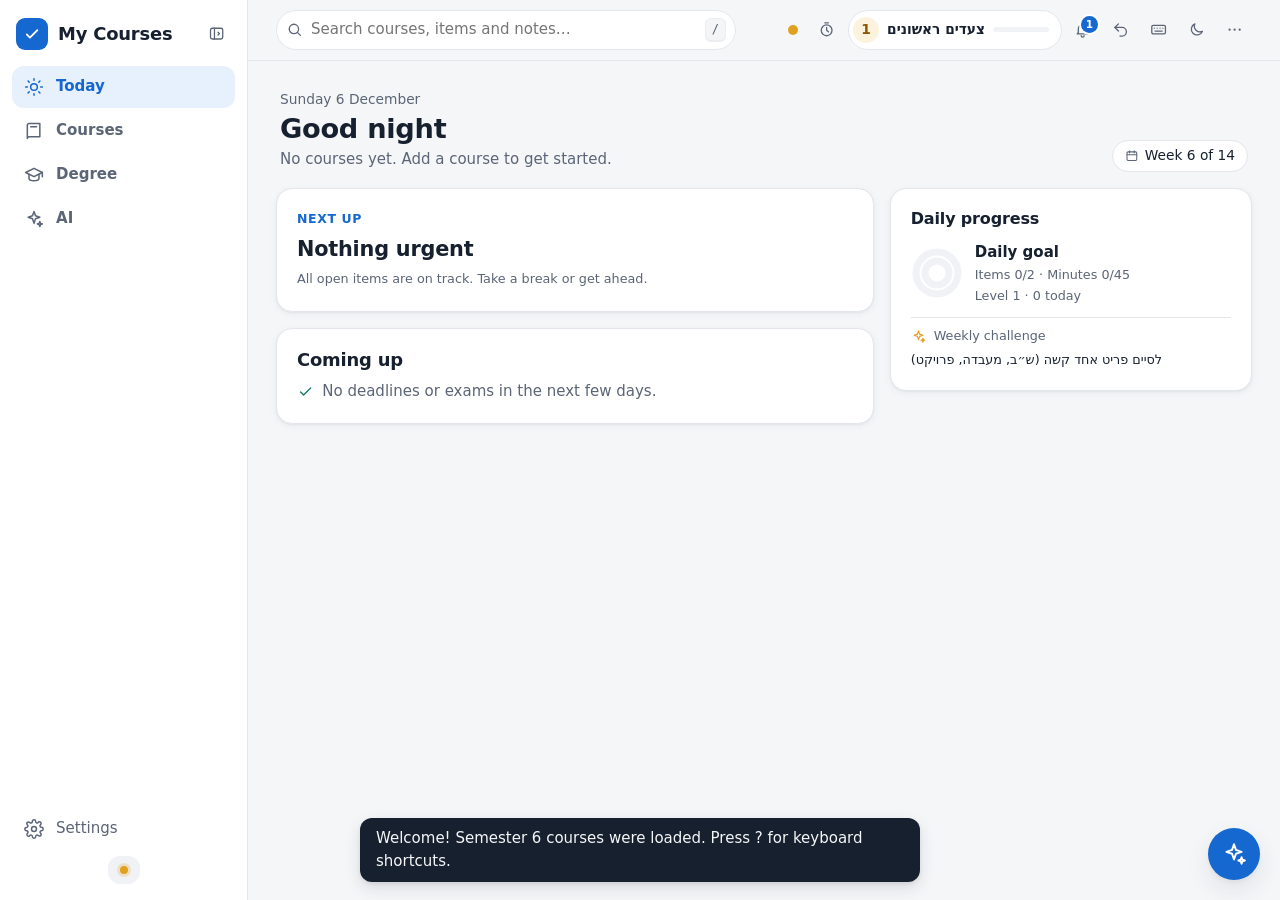
==== commit d5e77690: "Stage E: Moodle & AI workspace Moodle workspace (#/moodle): - Redesigned page: header with connectio" ====
--- a/index.html
+++ b/index.html
@@ -2,7 +2,7 @@
 <html lang="he" dir="rtl">
 <head>
   <meta charset="utf-8">
-  <meta name="viewport" content="width=device-width, initial-scale=1">
+  <meta name="viewport" content="width=device-width, initial-scale=1, viewport-fit=cover, interactive-widget=resizes-content">
   <meta name="color-scheme" content="light dark">
   <title>הקורסים שלי</title>
   <link rel="icon" type="image/png" href="icons/favicon-64.png">
@@ -62,6 +62,7 @@
   <script src="js/grades.js"></script>
   <script src="js/gpa.js"></script>
   <script src="js/agent-tools.js"></script>
+  <script src="js/ai-provider.js"></script>
   <!-- UI -->
   <script src="js/ui.js"></script>
   <script src="js/art.js"></script>
--- a/styles.css
+++ b/styles.css
@@ -1893,3 +1893,149 @@
   .cw-body { grid-template-columns: 1fr; }
   .rows-done[hidden] { display: block !important; }
 }
+
+/* ================= Stage E: Moodle workspace ================= */
+.mw { gap: var(--sp-3); }
+.mw-head { display: flex; flex-wrap: wrap; gap: 8px 12px; align-items: center; justify-content: space-between; }
+.mw-title { display: flex; flex-wrap: wrap; align-items: center; gap: 6px 10px; min-width: 0; }
+.mw-title h1 { margin: 0; font-size: var(--fs-xl); }
+.mw-conn { display: inline-flex; align-items: center; gap: 6px; padding: 3px 10px; border-radius: var(--r-pill); font-size: var(--fs-sm); font-weight: var(--fw-medium); border: 1px solid var(--border); background: var(--surface); color: var(--muted); }
+.mw-conn.is-ok { color: var(--success); border-color: color-mix(in srgb, var(--success) 40%, transparent); background: var(--success-soft); }
+.mw-conn.is-error { color: var(--danger); border-color: color-mix(in srgb, var(--danger) 40%, transparent); background: var(--danger-bg); }
+.mw-head .toolbar-actions { display: flex; flex-wrap: wrap; gap: 8px; align-items: center; }
+.mw-status, .mw-range { margin: 0; display: flex; gap: 6px; align-items: flex-start; color: var(--muted); }
+.mw-status .ic, .mw-range .ic { margin-top: .15em; }
+.mw-status > span { min-width: 0; overflow-wrap: anywhere; }
+.mw-range.moodle-error { color: var(--danger); }
+.mw-alert { border-inline-start: 3px solid var(--danger); }
+.mm-connect { flex-wrap: nowrap; justify-content: flex-start; gap: 10px; padding: 10px 14px; }
+.mm-connect > .ic { color: var(--accent); }
+.mm-connect p { flex: 1; min-width: 0; }
+.mm-unclassified { display: flex; flex-wrap: wrap; gap: 6px 10px; align-items: center; border-inline-start: 3px solid var(--warn); }
+.mm-unclassified > span { flex: 1 1 180px; }
+.mm-changes > summary { display: flex; align-items: center; gap: 8px; list-style: none; }
+.mm-changes > summary::-webkit-details-marker { display: none; }
+.mm-changes > summary .ic { color: var(--accent); }
+.mm-ch-sum { display: flex; flex-wrap: wrap; gap: 6px 10px; align-items: center; margin: 8px 0 0; }
+.mm-change-list li { display: flex; gap: 8px; align-items: flex-start; font-weight: inherit; }
+.mm-change-list li.unseen { font-weight: var(--fw-medium); }
+.mm-kind { min-width: 0; flex: none; display: inline-grid; place-items: center; width: 22px; height: 22px; border-radius: var(--r-sm); background: var(--surface-2); color: var(--muted); }
+.mm-ch-new .mm-kind { color: var(--accent); background: var(--accent-soft); }
+.mm-ch-changed .mm-kind { color: var(--warn); background: var(--warn-bg); }
+.mm-ch-gone .mm-kind { color: var(--danger); background: var(--danger-bg); }
+.mm-ch-t { min-width: 0; overflow-wrap: anywhere; }
+.mw-inbox h2, .mm-group h2 { display: flex; align-items: center; gap: 8px; font-size: var(--fs-base); margin: 0 0 6px; }
+.mw-inbox h2 .ic { color: var(--warn); }
+.mw-inbox { border-inline-start: 3px solid var(--warn); }
+.mw-inbox-list { list-style: none; margin: 0; padding: 0; display: flex; flex-direction: column; gap: 6px; }
+.mw-inbox-list .moodle-inbox-row { padding: 8px 10px; }
+.mw-inbox-list .mi-act { display: flex; flex-wrap: wrap; gap: 6px 8px; align-items: center; }
+.mw-inbox-list .mi-act select { max-width: min(100%, 16em); }
+.mw-list { display: flex; flex-direction: column; gap: 10px; }
+.mm-tabs { align-items: center; margin-inline: -4px; padding-inline: 4px; }
+.mm-tab { display: inline-flex; align-items: center; gap: 6px; }
+.mm-tab .ic { width: 1em; height: 1em; opacity: .75; }
+.mm-tab:focus-visible { outline: none; box-shadow: var(--focus-ring, 0 0 0 2px var(--accent)); }
+.mm-tab-sep { flex: none; width: 1px; height: 18px; background: var(--border); margin-inline: 4px; }
+.mm-tab-cal:not(.active) { color: var(--muted); }
+.mm-totals { margin-inline-start: auto; }
+.mm-group { display: flex; flex-direction: column; }
+.mm-group + .mm-group { border-top: 1px solid var(--border); padding-top: 10px; }
+.mm-group h2 .ic { color: var(--muted); }
+.mm-overdue { border-inline-start: 0; }
+.mm-overdue h2 .ic, .mm-soon h2 .ic { color: var(--danger); }
+.mm-soon h2 .ic { color: var(--warn); }
+.mm-dot { display: inline-grid; place-items: center; height: 22px; }
+.mm-dot .ic { width: 15px; height: 15px; }
+.mm-list .u-when .ic { color: var(--success); }
+.mw-card-h { display: flex; flex-wrap: wrap; align-items: center; gap: 8px; }
+.mw-card-h > span { flex: 1; }
+.moodle-error .ic { margin-inline-end: 4px; }
+@media (max-width: 640px) {
+  .mw-head .toolbar-actions .btn > span { position: absolute; width: 1px; height: 1px; overflow: hidden; clip-path: inset(50%); white-space: nowrap; }
+  .mm-totals { margin-inline-start: 0; flex-basis: 100%; }
+  .mm-filters select { max-width: 100%; }
+  .mw-inbox-list .mi-act select { max-width: 100%; flex: 1 1 100%; }
+}
+
+/* ================= Stage E: AI workspace (#/ai) and the quick panel ================= */
+.ai-fab { display: inline-grid; place-items: center; }
+.ai-fab .ic { width: 26px; height: 26px; }
+.ai-fab[hidden] { display: none; }
+.chat-head { gap: 10px; }
+.chat-mark { flex: none; display: inline-grid; place-items: center; width: 32px; height: 32px; border-radius: var(--r-md); background: var(--accent-soft); color: var(--accent); }
+.chat-title-wrap { display: flex; flex-direction: column; min-width: 0; line-height: 1.2; }
+.chat-title { font-size: var(--fs-md); }
+.chat-head-actions .btn > span { white-space: nowrap; }
+.chat-log:focus-visible { outline: none; box-shadow: inset var(--focus-ring); }
+.chat-hello { display: flex; gap: 12px; align-items: flex-start; margin-bottom: 12px; }
+.chat-hello > .ic { flex: none; width: 40px; height: 40px; padding: 8px; box-sizing: border-box; border-radius: 50%; background: var(--accent-soft); color: var(--accent); }
+.chat-hello p { margin: 2px 0 0; }
+.chat-sug { text-align: start; }
+.chat-privacy, .chat-foot { display: flex; gap: 6px; align-items: flex-start; }
+.chat-privacy .ic, .chat-foot .ic { margin-top: .15em; }
+.chat-foot { margin: 0; padding: 0 12px 10px; }
+.chat-chip { display: inline-flex; align-items: center; gap: 4px; }
+.chat-chip .ic { width: 12px; height: 12px; }
+.chat-wait { align-items: center; gap: 8px; }
+.chat-dots { display: inline-flex; gap: 4px; }
+.chat-dots span { width: 7px; height: 7px; border-radius: 50%; background: var(--muted); animation: chat-dot 1s infinite ease-in-out; }
+.chat-dots span:nth-child(2) { animation-delay: .15s; }
+.chat-dots span:nth-child(3) { animation-delay: .3s; }
+.chat-wait > span:not(.chat-dots) { width: auto; height: auto; border-radius: 0; background: none; animation: none; }
+.chat-wait-t { font-size: var(--fs-sm); color: var(--muted); }
+.chat-gate { display: flex; flex-direction: column; align-items: center; text-align: center; gap: 8px; margin: auto; max-width: 34ch; }
+.chat-gate > .ic { width: 32px; height: 32px; color: var(--accent); }
+.chat-note { margin: 0 12px 6px; padding: 6px 10px; border-radius: var(--r-sm); background: var(--warn-bg); }
+.chat-form { padding-bottom: 10px; }
+.chat-send { flex: none; width: 44px; min-height: 44px; padding: 0; display: inline-grid; place-items: center; border-radius: 50%; }
+.chat-send .ic { width: 20px; height: 20px; }
+[dir="rtl"] .chat-send .ic { transform: scaleX(-1); } /* the arrow points the reading way */
+.chat-form textarea { min-height: 44px; }
+.is-busy .chat-new { opacity: .6; }
+@media (prefers-reduced-motion: reduce) { .chat-dots span { animation: none; opacity: .6; } }
+
+/* the page */
+.aiw { display: grid; grid-template-columns: minmax(0, 1fr) 300px; gap: var(--sp-4); align-items: start; }
+.aiw-chat { display: flex; flex-direction: column; padding: 0; overflow: hidden; min-height: 420px;
+  height: calc(100dvh - 120px - env(safe-area-inset-top)); position: sticky; top: calc(76px + env(safe-area-inset-top)); }
+.aiw-chat .chat-log { padding-block: 16px; padding-inline: max(16px, calc((100% - 760px) / 2)); }
+.aiw-chat .chat-form, .aiw-chat .chat-foot { padding-inline: max(12px, calc((100% - 760px) / 2)); }
+.aiw-chat .chat-msg { max-width: min(92%, 680px); }
+.aiw-side { display: flex; flex-direction: column; gap: var(--sp-3); min-width: 0; }
+.ai-side-card h2 { font-size: var(--fs-base); margin: 0 0 8px; }
+.ai-side-card .btn-row { margin-top: 10px; }
+.ai-side-card p { display: block; }
+.ai-privacy p { margin: 6px 0 0; }
+.ai-privacy p:first-of-type { display: flex; gap: 6px; align-items: flex-start; }
+.ai-status { display: inline-flex; align-items: center; gap: 6px; padding: 3px 10px; border-radius: var(--r-pill); font-size: var(--fs-sm); font-weight: var(--fw-medium); border: 1px solid var(--border); color: var(--muted); background: var(--surface); }
+.ai-status.is-ok { color: var(--success); background: var(--success-soft); border-color: color-mix(in srgb, var(--success) 40%, transparent); }
+.ai-status.is-error, .ai-status.is-setup { color: var(--danger); background: var(--danger-bg); border-color: color-mix(in srgb, var(--danger) 40%, transparent); }
+.ai-status.is-offline, .ai-status.is-signin { color: var(--warn); background: var(--warn-bg); }
+.ai-usage { margin: 10px 0 0; gap: 6px; }
+.ai-usage-top { display: flex; justify-content: space-between; gap: 8px; font-size: var(--fs-sm); }
+.ai-meter { height: 8px; border-radius: var(--r-pill); background: var(--surface-2); overflow: hidden; }
+.ai-meter > span { display: block; height: 100%; background: var(--accent); border-radius: inherit; }
+.ai-usage.is-over .ai-meter > span { background: var(--danger); }
+.ai-usage .ai-error { display: flex; gap: 6px; margin: 0; }
+.ai-kv { margin: 4px 0 0; display: grid; gap: 4px; }
+.ai-kv > div { display: flex; justify-content: space-between; gap: 8px; border-bottom: 1px dashed var(--border); padding-bottom: 3px; }
+.ai-kv dt { color: var(--muted); }
+.ai-kv dd { margin: 0; font-weight: var(--fw-medium); text-align: end; }
+.ai-models .field { display: flex; flex-direction: column; gap: 4px; margin-bottom: 8px; }
+.ai-models select { max-width: 100%; }
+.ai-card .ai-status { margin-bottom: 6px; }
+@media (max-width: 1023px) {
+  .aiw { grid-template-columns: minmax(0, 1fr); }
+  .aiw-chat { position: static; height: calc(100dvh - 150px - env(safe-area-inset-top)); }
+}
+@media (max-width: 767px) {
+  .aiw-chat { height: calc(100dvh - 56px - 64px - 32px - env(safe-area-inset-top) - env(safe-area-inset-bottom)); min-height: 340px; margin-inline: -4px; }
+  .chat-head-actions .chat-new > span { position: absolute; width: 1px; height: 1px; overflow: hidden; clip-path: inset(50%); white-space: nowrap; }
+}
+@media (max-width: 640px) {
+  .chat-panel { padding-top: env(safe-area-inset-top); }
+  .chat-panel .chat-form { padding-bottom: calc(10px + env(safe-area-inset-bottom)); }
+}
+@media print { .aiw-side, .aiw-chat .chat-form { display: none; } .aiw-chat { height: auto; position: static; } }
+.chat-wait > .chat-dots { width: auto; height: auto; border-radius: 0; background: none; animation: none; opacity: 1; }
